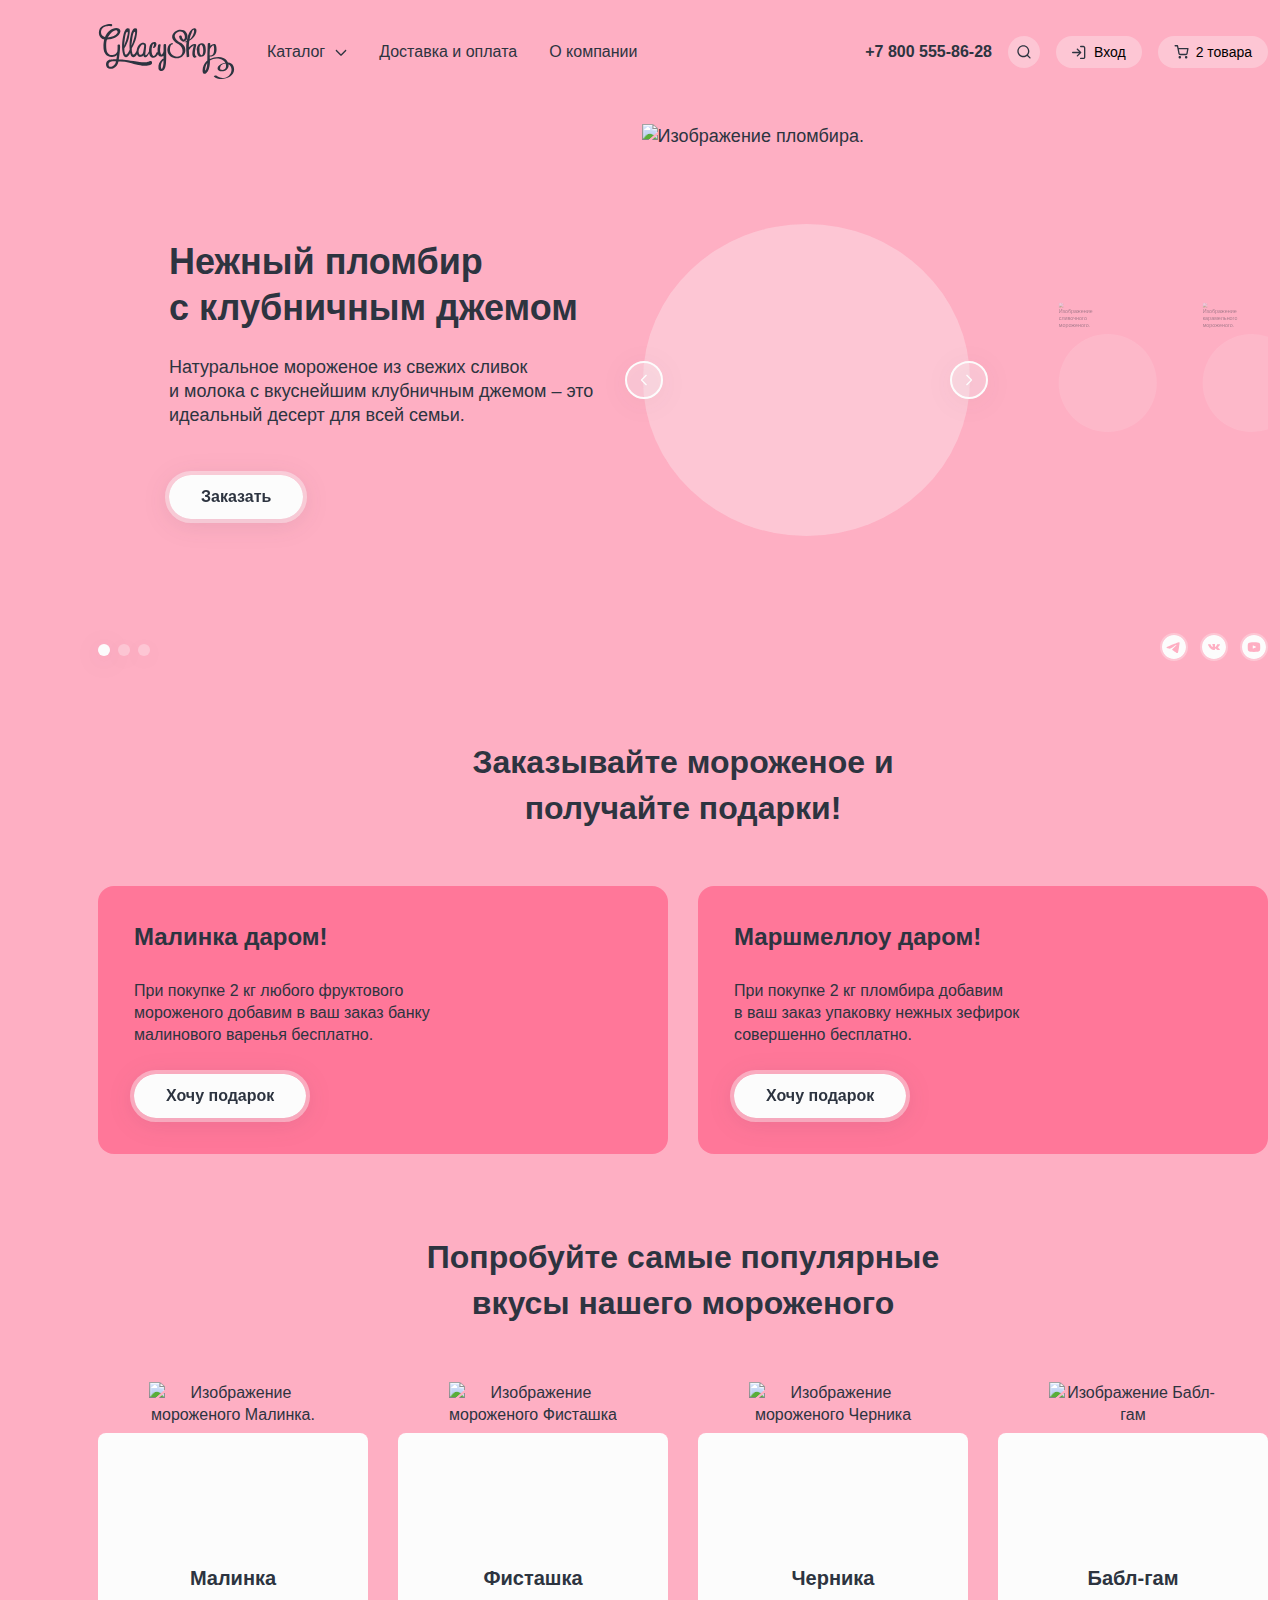
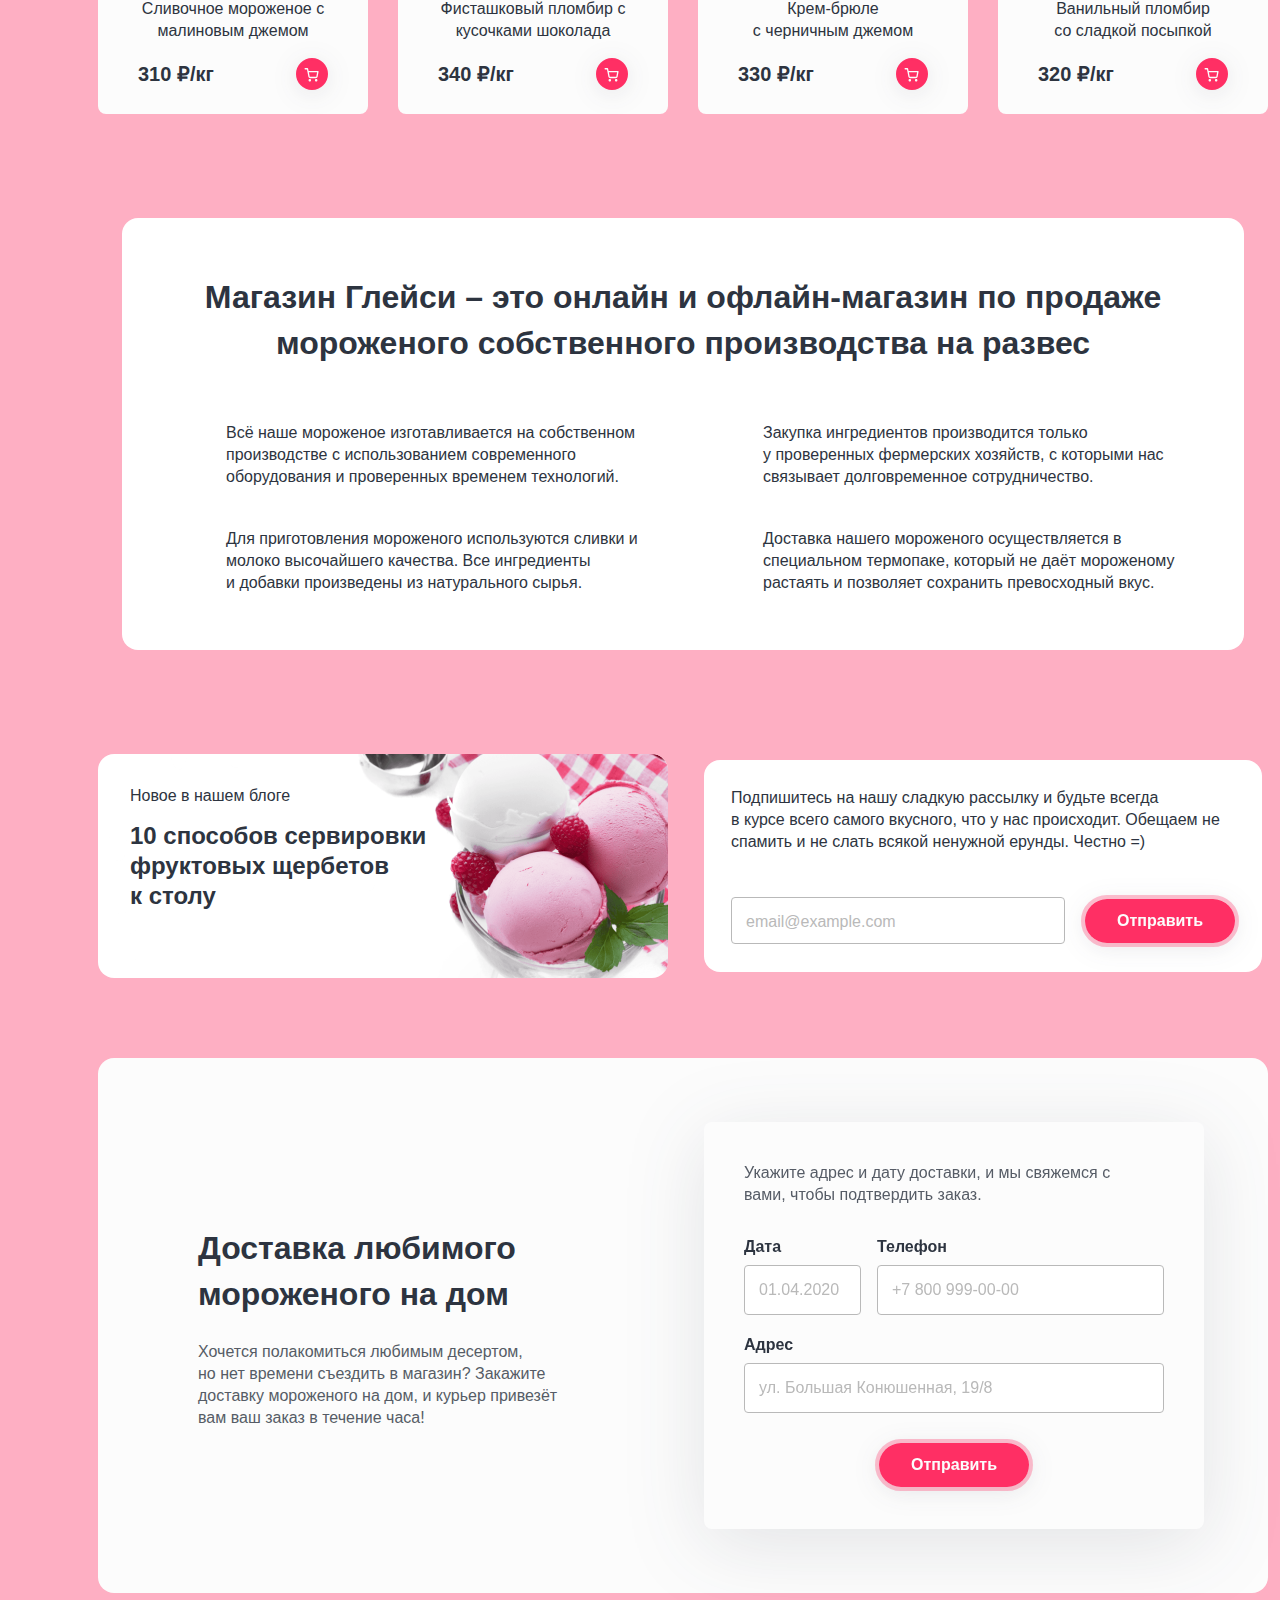
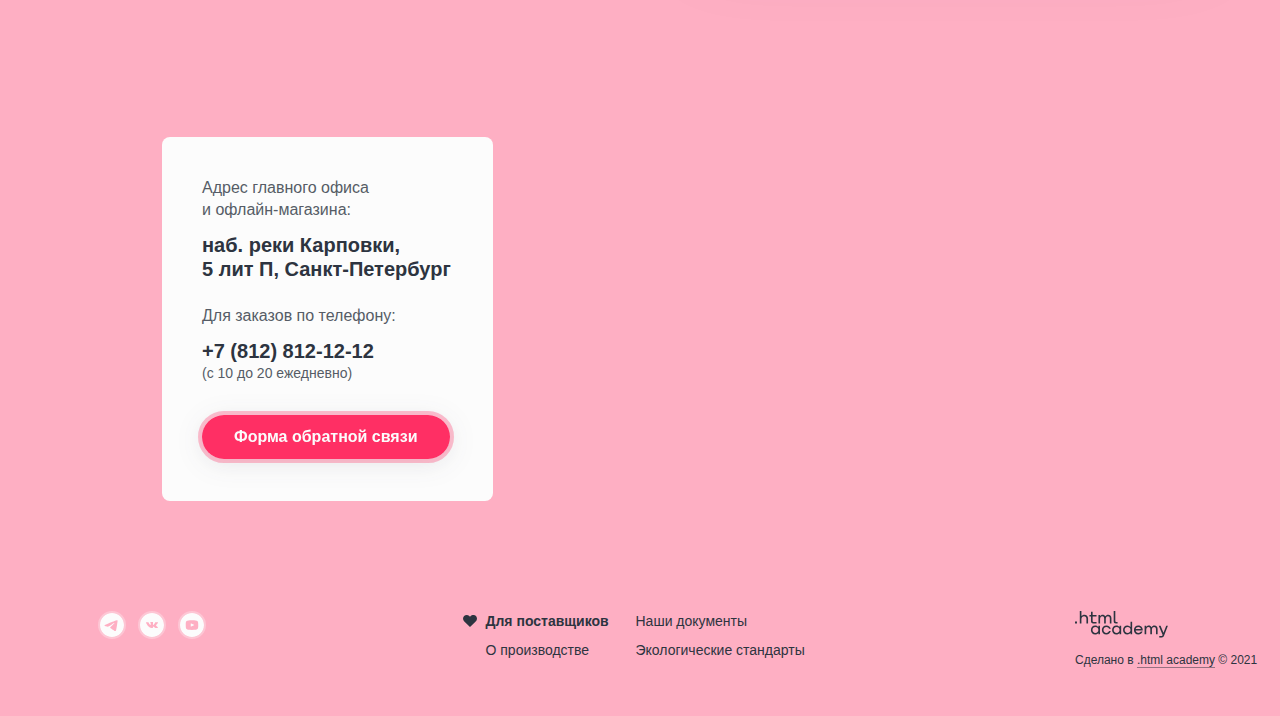
==== index.html @ a0653c22 "папка svg" ====
<!DOCTYPE html>
<html lang="en">

  <head>
    <meta charset="UTF-8">
    <meta http-equiv="X-UA-Compatible" content="IE=edge">
    <meta name="description" content="Магазин Глейси.">
    <meta name="viewport" content="width=device-width, initial-scale=1.0">
    <link rel="apple-touch-icon" sizes="180x180" href="/images/favicons/apple-touch-icon.png">
    <link rel="icon" type="image/png" sizes="32x32" href="/images/favicons/favicon-32x32.png">
    <link rel="icon" type="image/png" sizes="16x16" href="/images/favicons/favicon-16x16.png">
    <link rel="manifest" href="/site.webmanifest">
    <link rel="mask-icon" href="/safari-pinned-tab.svg" color="#5bbad5">
    <meta name="msapplication-TileColor" content="#da532c">
    <meta name="theme-color" content="#ffffff">
    <link rel="stylesheet" href="styles/style.css">
    <title>HTML Academy: Глейси.</title>
  </head>

  <body>
    <!-- Чтобы увидеть состояние загрузки у кнопок, добавте кнопке класс is-loading -->
    <div class="page-container">
      <header class="page-header">
        <nav class="header-navigation">
          <a class="logo-gllacy" href="index.html" aria-label="Переход на главную страницу магазина.">
            <img class="logo-gllacy-picture" width="137" height="55" src="/images/svg/logo-glaccy.svg"
              alt="Логотип GlaccyShop">
          </a>
          <ul class="header-navigation-list">
            <li class="header-navigation-item">
              <div class="subcatalog-container">
                <button class="header-navigation-link catalog-button" type="button">
                  Каталог
                </button>
                <ul class="subcatalog-list">
                  <li class="subcatalog-item">
                    <a class="subcatalog-link subcatalog-new" href="#">
                      Новинки
                    </a>
                  </li>

                  <li class="subcatalog-item">
                    <a class="subcatalog-link" href="catalog.html">
                      Сливочное
                    </a>
                  </li>

                  <li class="subcatalog-item">
                    <a class="subcatalog-link" href="#">
                      Щербеты
                    </a>
                  </li>

                  <li class="subcatalog-item">
                    <a class="subcatalog-link" href="#">
                      Фруктовый лед
                    </a>
                  </li>

                  <li class="subcatalog-item">
                    <a class="subcatalog-link" href="#">
                      Мелорин
                    </a>
                  </li>
                </ul>
              </div>
            </li>

            <li class="header-navigation-item">
              <a class="header-navigation-link" href="#">
                Доставка и оплата
              </a>
            </li>

            <li class="header-navigation-item">
              <a class="header-navigation-link" href="#">
                О компании
              </a>
            </li>
          </ul>
        </nav>

        <div class="user-interface">
          <a class="user-phone-number" href="tel:+78005558628">
            +7 800 555-86-28
          </a>
          <ul class="user-list">
            <li class="user-navigation-item">
              <div class="search-item">
                <button class="user-button search-button" type="button" aria-label="Кнопка поиска."></button>
                <div class="pop-over-container search-container">
                  <form class="search" action="https://echo.htmlacademy.ru/" method="get">
                    <input class="search-input inputs" type="search" placeholder="Поиск по сайту"
                      aria-label="Поле поиска." required>
                    <button class="search-text-delete" type="button"></button>
                  </form>
                </div>
              </div>
            </li>

            <li class="user-navigation-item">
              <div class="login-item">
                <button class="login-button user-button" type="button">
                  Вход
                </button>
                <div class="pop-over-container login-container">
                  <h2 class="login-form-title">
                    Личный кабинет
                  </h2>

                  <!-- Добавьте для inputs класс error, чтоб увидеть состояние об ошибке -->

                  <form class="login-form" action="https://echo.htmlacademy.ru/" method="get">
                    <input class="email-input inputs" type="text" name="email" value="email@example.com"
                      aria-label="Поле для воода почты." required>
                    <input class="password-input inputs" type="password" name="password" value="qwerty"
                      aria-label="Поле для воода почты." required>
                    <button class="login-submit-button button additional-button" type="submit">
                      Войти
                    </button>
                    <div class="login-links-container">
                      <a class="forgot-password-link" href="#">
                        Забыли пароль?
                      </a>
                      <a class="sign-up-link" href="#">
                        Регистрация
                      </a>
                    </div>
                  </form>
                </div>
              </div>
            </li>

            <!-- Для показа пустой корзины замените класс not-empty-cart на empty-cart  -->

            <li class="user-navigation-item">
              <div class="cart-item not-empty-cart">
                <button class="cart-button user-button" type="button">
                  <span class="have-items">
                    2 товара
                  </span>
                  <span class="have-no-items">
                    Нет товаров
                  </span>
                </button>

                <div class="pop-over-container cart-container">
                  <div class="empty-cart-pop-over">
                    <p class="cart-empty-text">
                      Ваша корзина пока пуста
                    </p>
                  </div>

                  <div class="cart-pop-over">
                    <h3 class="cart-title">
                      Корзина
                    </h3>
                    <ul class="cart-product-list">
                      <li class="cart-product-item">
                        <a class="cart-product-link" href="#">
                          <img class="cart-product-pic" src="/images/ice-creams/ice-cream-1.png" width="46" height="46"
                            alt="Изображение мороженого Малинка.">
                          <div class="cart-product-container">
                            <h3 class="cart-product-text">
                              Малинка
                            </h3>
                            <span class="cart-product-details">
                              1 кг х 310 ₽
                            </span>
                          </div>
                        </a>
                        <span class="cart-product-price">
                          310 ₽
                        </span>
                        <button class="delete-product-button button" type="button"
                          aria-label="Удалить продукт из корзины.">
                        </button>
                      </li>

                      <li class="cart-product-item">
                        <a class="cart-product-link" href="#">
                          <img class="cart-product-pic" src="/images/ice-creams/ice-cream-4.png" width="46" height="46"
                            alt="Изображение мороженого Бабл-гам.">
                          <div class="cart-product-container">
                            <h3 class="cart-product-text">
                              Бабл-гам
                            </h3>
                            <span class="cart-product-details">
                              1,5 кг х 320 ₽
                            </span>
                          </div>
                        </a>
                        <span class="cart-product-price">
                          480 ₽
                        </span>
                        <button class="delete-product-button button" type="button"
                          aria-label="Удалить продукт из корзины.">
                        </button>
                      </li>
                    </ul>
                    <div class="apply-button-and-price">
                      <button class="apply-order-button button additional-button" type="button">
                        Оформить заказ
                      </button>
                      <span class="total-price">
                        Итого: 790 ₽
                      </span>
                    </div>
                  </div>
                </div>
              </div>
            </li>
          </ul>
        </div>
      </header>

      <main class="page-main">
        <h1 class="visually-hidden">
          Магазин мороженного Глейси.
        </h1>
        <section class="slider">
          <h2 class="visually-hidden">
            Слайдер.
          </h2>

          <div class="slider-container">
            <ul class="slider-list">
              <li class="slider-item current-slider" data-theme="#feafc3">
                <div class="slide-description">
                  <h3 class="slide-description-title">
                    Нежный пломбир <br>
                    с клубничным джемом
                  </h3>

                  <p class="slide-description-text">
                    Натуральное мороженое из свежих сливок <br>
                    и молока с вкуснейшим клубничным джемом – это идеальный десерт для всей семьи.
                  </p>

                  <a class="button main-button" href="#">
                    Заказать
                  </a>
                </div>

                <div class="slide-picture-container">
                  <img class="slide-picture" width="329" height="507" src="/images/slider/slider-ice-cream-1.png"
                    alt="Изображение пломбира.">
                </div>
              </li>

              <li class="slider-item" data-theme="#69a9ff">
                <div class="slide-description">
                  <h3 class="slide-description-title">
                    Сливочное мороженое со вкусом банана
                  </h3>

                  <p class="slide-description-text">
                    Сливочное мороженое с ярким банановым вкусом подарит вам свежесть и наслаждение даже в самый жаркий
                    летний день.
                  </p>

                  <a class="button main-button" href="#">
                    Заказать
                  </a>
                </div>

                <div class="slide-picture-container">
                  <img class="slide-picture" width="312" height="507" src="/images/slider/slider-ice-cream-2.png"
                    alt="Изображение сливочного мороженого.">
                </div>
              </li>

              <li class="slider-item" data-theme="#fcc850">
                <div class="slide-description">
                  <h3 class="slide-description-title">
                    Карамельный пломбир
                    с маршмеллоу
                  </h3>
                  <p class="slide-description-text">
                    Необычный сладкий десерт с карамельным топпингом и кусочками зефира завоюет <br> сердца сладкоежек
                    всех
                    возрастов.
                  </p>

                  <a class="button main-button" href="#">
                    Заказать
                  </a>
                </div>

                <div class="slide-picture-container">
                  <img class="slide-picture" width="350" height="507" src="/images/slider/slider-ice-cream-3.png"
                    alt="Изображение карамельного мороженого.">
                </div>
              </li>
            </ul>

            <ul class="slider-buttons-list">
              <li>
                <button class="button slider-button button-previous-slide" type="button"
                  aria-label="Предыдущий слайд."></button>
              </li>

              <li>
                <button class="button slider-button button-next-slide" type="button"
                  aria-label="Следующий слайд."></button>
              </li>
            </ul>
          </div>

          <div class="slider-footer">
            <ul class="slider-pagination-list">
              <li>
                <button class="button slider-pagination-button slider-pagination-current" type="button"
                  aria-label="Первый слайд."></button>
              </li>

              <li>
                <button class="button slider-pagination-button" type="button" aria-label="Второй слайд."></button>
              </li>

              <li>
                <button class="button slider-pagination-button" type="button" aria-label="Третий слайд."></button>
              </li>
            </ul>

            <ul class="slider-footer-socials socials-list">
              <li class="socials-item">
                <a class="socials-link socials-link-telegram" href="#" aria-label="Телеграм."></a>
              </li>

              <li class="socials-item">
                <a class="socials-link socials-link-vk" href="#" aria-label="Вконтакте."></a>
              </li>

              <li class="socials-item">
                <a class="socials-link socials-link-youtube" href="#" aria-label="Ютуб."></a>
              </li>
            </ul>
          </div>
        </section>

        <section class="gifts">
          <h2 class="gifts-title title">
            Заказывайте мороженое и получайте подарки!
          </h2>
          <ul class="gifts-list">

            <li class="gifts-item gifts-raspberry">
              <h3 class="gifts-item-title">
                Малинка даром!
              </h3>

              <p class="gifts-item-description">
                При покупке 2 кг любого фруктового мороженого добавим в ваш заказ банку малинового варенья бесплатно.
              </p>

              <a class="button gifts-link main-button" href="#">
                Хочу подарок
              </a>
            </li>

            <li class="gifts-item gift-marshmallow">
              <h3 class="gifts-item-title">
                Маршмеллоу даром!
              </h3>

              <p class="gifts-item-description">
                При покупке 2 кг пломбира добавим <br> в ваш заказ упаковку нежных зефирок совершенно бесплатно.
              </p>

              <a class="button gifts-link main-button" href="#">
                Хочу подарок
              </a>
            </li>
          </ul>
        </section>

        <section class="catalog">

          <h2 class="main-catalog-title title">
            Попробуйте самые популярные вкусы нашего мороженого
          </h2>
          <ul class="catalog-list">
            <li class="catalog-item">
              <img class="product-picture" width="168" height="168" src="/images/ice-creams/ice-cream-1.png"
                alt="Изображение мороженого Малинка.">
              <a class="product-title" href="#">
                Малинка
              </a>
              <p class="product-description">
                Сливочное мороженое с малиновым джемом
              </p>
              <div class="product-container">
                <span class="product-price">
                  310 ₽/кг
                </span>
                <button class="button add-to-cart" type="button" aria-label="Кнопка добавить в корзину."></button>
              </div>
            </li>

            <li class="catalog-item">
              <img class="product-picture" width="168" height="168" src="/images/ice-creams/ice-cream-2.png"
                alt="Изображение мороженого Фисташка">
              <a class="product-title" href="#">
                Фисташка
              </a>
              <p class="product-description">
                Фисташковый пломбир с кусочками шоколада
              </p>
              <div class="product-container">
                <span class="product-price">
                  340 ₽/кг
                </span>
                <button class="button add-to-cart" type="button" aria-label="Кнопка добавить в корзину."></button>
              </div>
            </li>

            <li class="catalog-item">
              <img class="product-picture" width="168" height="168" src="/images/ice-creams/ice-cream-3.png"
                alt="Изображение мороженого Черника">
              <a class="product-title" href="#">
                Черника
              </a>
              <p class="product-description">
                Крем-брюле <br>
                с черничным джемом
              </p>
              <div class="product-container">
                <span class="product-price">
                  330 ₽/кг
                </span>
                <button class="button add-to-cart" type="button" aria-label="Кнопка добавить в корзину."></button>
              </div>
            </li>

            <li class="catalog-item">
              <img class="product-picture" width="168" height="168" src="/images/ice-creams/ice-cream-4.png"
                alt="Изображение Бабл-гам">
              <a class="product-title" href="#">
                Бабл-гам
              </a>
              <p class="product-description">
                Ванильный пломбир <br>
                со сладкой посыпкой
              </p>
              <div class="product-container">
                <span class="product-price">
                  320 ₽/кг
                </span>
                <button class="button add-to-cart" type="button" aria-label="Кнопка добавить в корзину."></button>
              </div>
            </li>
          </ul>
        </section>

        <section class="about-us">
          <h2 class="about-us-title title">
            Магазин Глейси – это онлайн и офлайн-магазин по продаже мороженого собственного производства на развес
          </h2>
          <ul class="features-list">
            <li class="features-item features-ice-cream">
              Всё наше мороженое изготавливается на собственном производстве с использованием современного
              оборудования
              и
              проверенных временем технологий.
            </li>

            <li class="features-item features-cow">
              Закупка ингредиентов производится только <br>
              у проверенных фермерских хозяйств, с которыми
              нас связывает долговременное сотрудничество.
            </li>

            <li class="features-item features-leaf">
              Для приготовления мороженого используются сливки и молоко высочайшего качества. Все ингредиенты <br>
              и добавки произведены из натурального сырья.
            </li>

            <li class="features-item features-thermometer">
              Доставка нашего мороженого осуществляется в специальном термопаке, который не даёт мороженому растаять
              и
              позволяет сохранить превосходный вкус.
            </li>
          </ul>
        </section>

        <section class="article-and-subscription">

          <h2 class="visually-hidden">
            Блог Глейси и подиска на рассылку.
          </h2>

          <div class="glaccy-blog">
            <h3 class="glaccy-blog-title">
              Новое в нашем блоге
            </h3>
            <a class="glaccy-blog-link glaccy-blog-text" href="#" aria-label="Переход на статью в блоге.">
              10 способов сервировки фруктовых щербетов <br>
              к столу
            </a>
          </div>

          <div class="subscription-form-container">
            <p class="subscription-text">
              Подпишитесь на нашу сладкую рассылку и будьте всегда <br>
              в курсе всего самого вкусного, что у нас происходит. Обещаем не спамить и не слать всякой ненужной
              ерунды.
              Честно =&rpar;
            </p>
            <form class="subscription-form" action="https://echo.htmlacademy.ru/" method="post">
              <input class="subscription-input inputs" type="text" name="email" placeholder="email@example.com"
                aria-label="Поле для ввода почты и кнопка отправки." required>
              <button class="button subscription-button additional-button
              " type="submit">
                Отправить
              </button>
            </form>
          </div>
        </section>

        <section class="home-delivery">
          <div class="home-delivery-container">
            <h2 class="home-delivery-title title">
              Доставка любимого мороженого на дом
            </h2>
            <p class="home-delivery-text">
              Хочется полакомиться любимым десертом, <br> но нет времени съездить в магазин? Закажите доставку
              мороженого на
              дом,
              и курьер привезёт вам ваш заказ в течение часа!
            </p>
          </div>

          <!-- Добавьте для inputs класс error, чтоб увидеть состояние об ошибке -->

          <div class="delivery-form-container">
            <p class="delivery-form-text">
              Укажите адрес и дату доставки, и мы свяжемся с вами, чтобы подтвердить заказ.
            </p>
            <form class="delivery-form" action="https://echo.htmlacademy.ru/">
              <label class="date-label date-container">
                <span class="text-date">
                  Дата
                  <span class="tooltip-container">
                    <span class="tooltip-text-date">
                      Введите дату
                    </span>
                  </span>
                </span>
                <input class="date-input inputs" type="text" name="date" placeholder="01.04.2020">
              </label>

              <label class="phone-label phone-container">
                <span class="text-phone">
                  Телефон
                </span>
                <input class="phone-input inputs" type="text" name="phone-number" placeholder="+7 800 999-00-00">
              </label>

              <label class="address-label address-container">
                <span class="text-address">
                  Адрес
                  <span class="tooltip-container">
                    <span class="tooltip-text">
                      Введите название улицы, дома и квартиры
                    </span>
                  </span>
                </span>
                <input class="address-input inputs" type="text" name="address"
                  placeholder="ул. Большая Конюшенная, 19/8">
              </label>

              <button class="button delivery-form-button additional-button" type="submit">
                Отправить
              </button>
            </form>
          </div>
        </section>

        <section class="address">
          <div class="section-address-container">
            <h2 class="address-title">
              Адрес главного офиса <br> и офлайн-магазина:
            </h2>

            <address class="address-info">
              наб. реки Карповки,<br> 5 лит П, Санкт-Петербург
            </address>

            <div class="address-phone-number-container">
              <span class="address-phone-number-text">Для заказов по телефону:</span>
              <a class="address-phone-number" href="tel:+78128121212">
                +7 (812) 812-12-12
              </a>
              <span class="working-time">(с 10 до 20 ежедневно)</span>
            </div>

            <a class="modal-window-link button additional-button" href="#">
              Форма обратной связи
            </a>
          </div>
        </section>
      </main>

      <footer class="page-footer">
        <ul class="page-footer-socials socials-list">
          <li class="socials-item">
            <a class="socials-link socials-link-telegram" href="#" aria-label="Телеграм."></a>
          </li>

          <li class="socials-item">
            <a class="socials-link socials-link-vk" href="#" aria-label="Вконтакте"></a>
          </li>

          <li class="socials-item">
            <a class="socials-link socials-link-youtube" href="#" aria-label="Ютуб."></a>
          </li>
        </ul>

        <ul class="footer-navigation-list">
          <li class="footer-navigation-item">
            <h3 class="footer-navigation-title">
              Для поставщиков
            </h3>
          </li>

          <li class="footer-navigation-item">
            <a class="footer-navigation-link" href="#">
              Наши документы
            </a>
          </li>

          <li class="footer-navigation-item">
            <a class="footer-navigation-link" href="#">
              О производстве
            </a>
          </li>

          <li class="footer-navigation-item">
            <a class="footer-navigation-link" href="#">
              Экологические стандарты
            </a>
          </li>
        </ul>

        <div class="footer-logo-container">
          <a class="footer-logo-link" href="https://htmlacademy.ru/" aria-label="Переход на сайт академии"
            target="_blank"></a>
          <p class="footer-logo-text">
            Сделано в <a href="https://htmlacademy.ru/" aria-label="Переход на сайт академии" target="_blank">.html
              academy</a> © 2021
          </p>
        </div>
      </footer>
    </div>

    <!-- Для показа модального окна удалите класс modal-container-closed -->

    <div class="modal-container modal-container-closed">
      <section class="modal-window">
        <h2 class="visually-hidden">
          Модальное окно
        </h2>

        <p class="modal-window-text">
          Мы обязательно ответим вам!
        </p>
        <button class="modal-window-close-button" aria-label="Кнопка закрытия модального окна" type="button"></button>
        <form class="modal-window-form" action="https://echo.htmlacademy.ru/" method="post">
          <input class="modal-name-input inputs" type="text" placeholder="Имя и фамилия"
            aria-label="Поле ввода имени и фамилии">
          <input class="modal-email-input inputs" type="text" placeholder="email@example.com"
            aria-label="Поле ввода почты">
          <textarea class="free-form-text inputs" name="free-form-text" aria-label="Поле ввода в свободной форму"
            placeholder="В свободной форме">
          </textarea>
          <button class="modal-window-button button additional-button" type="submit">
            Отправить
          </button>
        </form>
      </section>
    </div>
    <script src="./js/index.js"></script>
  </body>

</html>
---- styles/style.css ----
/* Fonts */

@font-face {
  font-family: "Inter";
  src: url("../fonts/inter-400.woff2") format("woff2");
  font-weight: 400;
  font-style: normal;
  font-display: swap;
}

@font-face {
  font-family: "Inter";
  src: url("../fonts/inter-700.woff2") format("woff2");
  font-weight: 700;
  font-style: normal;
  font-display: swap;
}

@font-face {
  font-family: "Inter";
  src: url("../fonts/inter-900.woff2") format("woff2");
  font-weight: 900;
  font-style: normal;
  font-display: swap;
}

/* Global Styles */

html {
  height: 100%;
}

body {
  height: 100%;
  margin: 0 auto;
  background-color: #feaFc3;
  color: #2d3440;
  font-family: "Inter", sans-serif;
  font-weight: 400;
  font-size: 18px;
  line-height: 24px;
}

.page-container {
  width: 1366px;
  min-height: 100%;
  margin: 0 auto;
  padding: 0 98px;
  display: flex;
  flex-direction: column;
}

.page-main {
  flex-grow: 2;
}

.page-footer {
  margin-top: auto;
}

*,
*::before,
*::after {
  box-sizing: border-box;
}

.button {
  text-decoration: none;
  border: none;
  background-color: transparent;
  font-family: inherit;
  font-weight: 700;
  font-size: 16px;
  line-height: 20px;
  cursor: pointer;
  filter: drop-shadow(0 4px 12px rgba(45, 52, 64, 0.1));
}

.button:disabled {
  pointer-events: none;
  opacity: 0.4;
  font-weight: 400;
}

.main-button {
  display: inline-block;
  color: inherit;
  padding: 12px 32px;
  border-radius: 26px;
  background-color: #fcfcfc;
  outline: 4px solid rgba(252, 252, 252, 0.4);
}

.main-button:hover {
  background-color: rgba(252, 252, 252, 0.4);
  outline: 4px solid #fcfcfc;
}

.main-button:focus {
  outline: 2px solid #2d3440;
  background-color: rgba(252, 252, 252, 0.5);
}

.main-button:active {
  outline: 2px solid #2d3440;
  background-color: #fcfcfc;
}

.button.is-loading {
  display: inline-flex;
  align-items: center;
}

.button.is-loading::after {
  content: "";
  display: inline-flex;
  width: 14px;
  height: 14px;
  margin-left: 9px;
  border: 2px solid rgba(36, 36, 36, 0.24);
  border-bottom-color: #242424;
  border-radius: 50%;
  animation-name: loading;
  animation-duration: 1s;
  animation-timing-function: linear;
  animation-iteration-count: infinite;
  flex-shrink: 0;
}

.additional-button.button.is-loading::after {
  border: 2px solid rgb(252, 252, 252, 0.25);
  border-bottom-color: #fcfcfc;
}

.additional-button {
  display: inline-block;
  padding: 12px 32px;
  background-color: #ff2f64;
  outline: 4px solid rgba(255, 47, 100, 0.3);
  color: #fcfcfc;
  border-radius: 26px;
}

.additional-button:hover {
  color: #2d3440;
  background-color: #fcfcfc;
  outline: 4px solid #ff2f64;
}

.additional-button:focus {
  outline: 2px solid #2d3440;
  background-color: #ff2f64;
}

.additional-button:active {
  outline: 2px solid #2d3440;
  background-color: #feafc3;
}

.inputs {
  font-family: "Inter", sans-serif;
  font-weight: 400;
  font-size: 16px;
  line-height: 20px;
  padding: 14px 14px;
  border: 1px solid #b9b9b9;
  border-radius: 4px;
}

.inputs::placeholder {
  color: #b9b9b9;
}

.inputs:disabled {
  pointer-events: none;
  background-color: #e7e7e7;
}

.inputs:hover {
  border: 1px solid #2d3440;
}

.inputs.error {
  outline: 1px solid #ea5454;
  border: none;
}

.inputs.error:hover,
.inputs.error:focus {
  outline: 2px solid #ea5454;
  border: none;
}

.title {
  font-weight: 900;
  font-size: 32px;
  line-height: 46px;
  color: #2d3440;
}

.visually-hidden {
  position: absolute;
  width: 1px;
  height: 1px;
  margin: -1px;
  border: 0;
  padding: 0;
  white-space: nowrap;
  clip-path: inset(100%);
  clip: rect(0 0 0 0);
  overflow: hidden;
}

/* Header Navigation */

.logo-gllacy {
  display: block;
  margin-right: 16px;
}

.logo-gllacy-picture {
  display: block;
}

.page-header {
  display: flex;
  padding: 24px 0;
  margin-bottom: 21px;
  align-items: center;
  gap: 40px;

}

.header-navigation {
  display: flex;
  font-family: "Inter", sans-serif;
  font-weight: 400;
  font-size: 16px;
  line-height: 20px;
}

.header-navigation-list {
  margin: 0;
  padding: 0;
  display: flex;
  flex-wrap: wrap;
  align-self: center;
  list-style: none;
}

.header-navigation-link {
  color: #2d3440;
  text-decoration: none;
}

.header-navigation-link {
  display: block;
  padding: 8px 16px;
  border-radius: 30px;
}

.header-navigation-link:hover,
.user-button:hover {
  background-color: rgba(252, 252, 252, 0.5);
}

.header-navigation-link:focus,
.user-button:focus {
  background-color: rgba(252, 252, 252, 0.5);
  outline: 2px solid #2d3440;
  border: none;
}

.header-navigation-link:active,
.user-button:active {
  background-color: #fcfcfc;
  outline: 2px solid transparent;
}

/* User Interface */

.user-button {
  display: block;
  padding: 6px 16px 6px 38px;
  border: none;
  border-radius: 30px;
  background-repeat: no-repeat;
  background-color: rgba(252, 252, 252, 0.3);
  font-family: "Inter", sans-serif;
  font-size: 14px;
  font-weight: 400;
  line-height: 20px;
}

.user-interface {
  margin-left: auto;
  display: flex;
}

.user-list {
  display: flex;
  flex-wrap: wrap;
  gap: 16px;
  list-style: none;
  margin: 0;
  padding: 0;
  font-size: 14px;
  line-height: 20px;
}

.user-phone-number {
  max-width: 150px;
  margin-right: 16px;
  margin-top: 6px;
  flex-shrink: 0;
  color: inherit;
  text-decoration: none;
  font-weight: 700;
  font-size: 16px;
  line-height: 20px;
}

.user-phone-number:hover {
  text-decoration: underline;
}

.user-phone-number:focus {
  outline: 2px solid #2d3440
}

.user-phone-number:active {
  opacity: 0.6;
}

.search-button {
  display: flex;
  justify-content: center;
  align-items: center;
  position: relative;
  padding: 0;
  width: 32px;
  height: 32px;
  border-radius: 50%;
  background-color: rgba(252, 252, 252, 0.3);
}

.search-button::before {
  position: absolute;
  content: "";
  width: 14px;
  height: 14px;
  mask: url("../images/svg/search-icon.svg");
  -webkit-mask: url("../images/svg/search-icon.svg");
  background-color: #2d3440;
}

.search-item:focus-within .user-button:not(:focus) {
  color: #fcfcfc;
  background-color: #ff4a78;
}

.cart-item:focus-within .user-button:not(:focus):hover {
  background-color: #ff4a78;
  opacity: 0.6;
}

.cart-item:focus-within .user-button:not(:focus)::before {
  background-color: #fcfcfc;
}

.login-button {
  position: relative;
}

.login-button::before {
  position: absolute;
  content: "";
  width: 14px;
  height: 14px;
  top: 9px;
  left: 16px;
  mask: url("../images/svg/login-icon.svg");
  -webkit-mask: url("../images/svg/login-icon.svg");
  background-repeat: no-repeat;
  background-color: #2d3440;
}

.cart-item:focus-within .user-button:not(:focus) {
  color: #fcfcfc;
  background-color: #ff4a78;
}

.login-item:focus-within .user-button:not(:focus):hover {
  background-color: #ff4a78;
  opacity: 0.6;
}

.login-item:focus-within .user-button:not(:focus)::before {
  background-color: #fcfcfc;
}

.subcatalog-container:focus-within .subcatalog-list {
  display: block;
}

.cart-button {
  position: relative;
}

.cart-button::before {
  position: absolute;
  content: "";
  width: 15px;
  height: 14px;
  top: 9px;
  left: 16px;
  mask: url("../images/svg/cart-icon.svg");
  -webkit-mask: url("../images/svg/cart-icon.svg");
  background-repeat: no-repeat;
  background-color: #2d3440;
}

.login-item:focus-within .user-button:not(:focus) {
  color: #fcfcfc;
  background-color: #ff4a78;
}

.login-item:focus-within .user-button:not(:focus):hover {
  background-color: #ff4a78;
  opacity: 0.6;
}

.login-item:focus-within .user-button:not(:focus)::before {
  background-color: #fcfcfc;
}

/* Subcatalog */

.catalog-button {
  position: relative;
  cursor: pointer;
  border: none;
  background-color: transparent;
  font-family: inherit;
  font-weight: 400;
  font-size: 16px;
  line-height: 20px;
  color: #2d3440;
  padding-right: 38px;
}

.catalog-button::before {
  position: absolute;
  content: "";
  width: 12px;
  height: 7px;
  top: 15px;
  right: 16px;
  mask: url("../images/svg/arrow.svg");
  -webkit-mask: url("../images/svg/arrow.svg");
  background-repeat: no-repeat;
  background-color: #2d3440;
}

.subcatalog-container:focus-within .catalog-button:not(:focus) {
  color: #fcfcfc;
  background-color: #ff4a78;
}

.subcatalog-container:focus-within .catalog-button:not(:focus):hover {
  background-color: #ff4a78;
  opacity: 0.6;
}

.subcatalog-container:focus-within .catalog-button:not(:focus)::before {
  transform: rotate(180deg);
  background-color: #fcfcfc;
}

.subcatalog-container:focus-within .subcatalog-list {
  display: block;
}

.subcatalog-list {
  display: none;
  position: absolute;
  content: "";
  margin-top: 8px;
  margin-left: 2px;
  padding: 8px 0;
  list-style: none;
  background-color: #fcfcfc;
  border-radius: 4px;
  font-size: 14px;
  line-height: 20px;
  z-index: 1;
  filter: drop-shadow(0 8px 16px rgba(45, 52, 64, 0.12));
}

.subcatalog-item:first-child {
  position: relative;
  margin-bottom: 12px;
}

.subcatalog-new {
  font-weight: 700;
}

.subcatalog-new::before {
  position: absolute;
  content: "";
  width: 103px;
  height: 1px;
  left: 16px;
  bottom: -8px;
  background-color: #b9b9b9;
}

.subcatalog-link {
  display: block;
  position: relative;
  color: inherit;
  text-decoration: none;
  padding: 6px 13px 6px 16px;
}

.subcatalog-link:hover::after {
  z-index: -1;
  position: absolute;
  content: "";
  width: 135px;
  height: 100%;
  left: 0;
  top: 0;
  background-color: #ffcbd8;
}

.subcatalog-link:focus {
  outline: 2px solid #2d3440;
  outline-offset: -2px;
}

.subcatalog-link:active {
  background-color: #ff7799;
}

.subcatalog-link-current {
  background-color: #ff4a78;
  color: #fcfcfc;
}


/* Pop-Overs */

.pop-over-container {
  background-color: #fcfcfc;
  border-radius: 4px;
}

.search-item {
  z-index: 2;
  display: block;
  position: relative;
}

.search-container {
  width: 356px;
  right: -100px;
  top: 38px;
  right: 0;
  position: absolute;
  display: none;
  filter: drop-shadow(0 8px 16px rgba(45, 52, 64, 0.12));
}

.search-item:focus-within .search-container {
  display: block;
}

.search {
  min-height: 96px;
  padding: 25px 16px 25px 16px;
}

.search-input::-webkit-search-decoration,
.search-input::-webkit-search-cancel-button,
.search-input::-webkit-search-results-button,
.search-input::-webkit-search-results-decoration {
  appearance: none;
}

.search-input {
  width: 100%;
}

.search-text-delete {
  display: none;
  border: none;
  background-color: transparent;
  padding: 3px;
  width: 16px;
  height: 16px;
  top: 40px;
  right: 29px;
  position: absolute;
  background-image: url("../images/svg/cross.svg");
  background-repeat: no-repeat;
  background-position: center;
  opacity: 0.4;
  z-index: 1;
}

.search-input:not(:placeholder-shown) + .search-text-delete {
  display: block;
}

.search-text-delete:hover {
  opacity: 1;
}

.search-text-delete:focus {
  opacity: 1;
  border: 1px solid #2d3440;
}

.search-text-delete:active {
  border: none;
  opacity: 0.6;
}

/* Login Pop Over */

.login-item {
  z-index: 2;
  position: relative;
}

.login-container {
  width: 420px;
  position: absolute;
  display: none;
  padding: 48px 48px 50px 48px;
  top: 41px;
  right: 0;
  filter: drop-shadow(0 15px 40px rgba(45, 52, 64, 0.12));
}

.login-item:focus-within .login-container {
  display: block;
}

.login-form {
  display: flex;
  flex-wrap: wrap;
}

.login-form-title {
  margin: 0;
  margin-bottom: 30px;
  font-weight: 700;
  font-size: 24px;
  line-height: 30px;
}

.email-input,
.password-input {
  width: 100%;
  margin-bottom: 13px;
}

.login-form input:last-of-type {
  margin-bottom: 32px;
}

.login-submit-button {
  align-self: flex-start;
  margin-right: 23px;
}

.login-links-container {
  margin: 0;
  display: flex;
  flex-direction: column;
  flex-wrap: wrap;
  gap: 4px;
}

.login-links-container a {
  color: #000000;
  text-decoration: underline;
  text-underline-offset: 4px;
}

/* Cart Pop-Over */

.cart-item {
  position: relative;
}

.cart-container {
  z-index: 2;
  display: none;
  position: absolute;
  right: 0;
  top: 40px;
  font-weight: 700;
  font-size: 18px;
  line-height: 22px;
  filter: drop-shadow(0 15px 40px rgba(45, 52, 64, 0.12));
}

/* Empty Cart */

.cart-item:focus-within .cart-container {
  display: block;
}

.empty-cart .cart-container .empty-cart-pop-over {
  width: 288px;
  display: block;
}

.empty-cart .cart-button .have-no-items {
  display: block;
}

.empty-cart .cart-container .cart-pop-over,
.empty-cart .cart-button .have-items {
  display: none;
}


/* Not Empty Cart */

.not-empty-cart .have-no-items,
.not-empty-cart .empty-cart-pop-over {
  display: none;
}

.not-empty-cart .cart-pop-over {
  min-width: 441px;
  padding: 48px;
}

.cart-product-item {
  display: flex;
}

.cart-title {
  margin: 0;
  margin-bottom: 32px;
  font-weight: 700;
  font-size: 24px;
  line-height: 30px;
}

.cart-empty-text {
  margin: 0;
  padding: 48px 0;
  text-align: center;
  font-weight: 700;
  font-size: 24px;
  line-height: 30px;
}

.cart-product-list {
  padding: 0;
  list-style: none;
  display: flex;
  flex-wrap: wrap;
  flex-direction: column;
  gap: 24px;
}

.cart-product-item {
  position: relative;
}

.cart-product-item:last-child {
  padding-bottom: 32px;
  border-bottom: 1px solid #e7e7e7;
}

.cart-product-pic {
  margin-right: 16px;
}

.cart-product-link {
  display: flex;
  flex-wrap: wrap;
  text-decoration: none;
  color: #2d3440
}

.cart-product-text {
  margin: 0;
  display: grid;
  font-weight: 700;
  font-size: 18px;
  line-height: 22px;
}

.cart-product-details {
  font-weight: 400;
  font-size: 14px;
  line-height: 20px;
  color: #b9b9b9
}

.cart-product-price {
  margin-right: 66px;
  margin-left: auto;
  align-self: center;
}

.delete-product-button {
  position: absolute;
  width: 16px;
  height: 16px;
  top: 0;
  right: 0;
  transform: translateY(100%);
  background-image: url("../images/svg/cross.svg");
  background-repeat: no-repeat;
  background-position: center;
}

.apply-button-and-price {
  margin-top: 32px;
  display: flex;
  gap: 32px;
  flex-wrap: wrap;
  align-items: center;
}

/* Main */

/* Slider */

.slider {
  margin-bottom: 78px;
}

.slider-list {
  display: flex;
  overflow: hidden;
  gap: 44px;
  margin: 0;
  padding: 0;
  margin-bottom: 2px;
}

.slider-container {
  position: relative;
}

.slider-item {
  display: flex;
  justify-content: center;
}

.slider-item:not(.current-slider) {
  opacity: 0.4;
  margin-top: 160px;
  width: 100px;
  height: 150px;
}

.slide-picture-container {
  transform: scale(0.3) translateY(-75%);
}

.slide-description {
  display: none;
}

.current-slider {
  order: -1;
}

.current-slider .slide-description {
  display: block;
  width: 470px;
  margin: 115px 0 0 62px;
  padding: 0 8px 0 9px;
}

.slide-description-title {
  margin: 0;
  margin-bottom: 24px;
  font-weight: 900;
  font-size: 36px;
  line-height: 46px;
}

.slide-description-text {
  margin: 0;
  margin-bottom: 48px;
  font-weight: 400;
  font-size: 18px;
  line-height: 24px;
}

/* Slider Picture */

.current-slider .slide-picture-container {
  width: 352px;
  position: relative;
  display: flex;
  transform: scale(1);
  justify-content: center;
  align-self: flex-start;
}

.current-slider .slide-picture-container::before {
  position: absolute;
  content: "";
  width: 327px;
  height: 312px;
  transform: translateY(100px);
  background-color: rgba(252, 252, 252, 0.3);
  border-radius: 50%;
  z-index: -1;
}

.slide-picture-container::before {
  position: absolute;
  content: "";
  width: 327px;
  height: 327px;
  background-color: rgba(252, 252, 252, 0.3);
  border-radius: 50%;
  z-index: -1;
  transform: translateY(104px);
}

/* Slider Footer and Buttons */

.slider-buttons-list {
  margin: 0;
  padding: 0;
  width: 363px;
  position: absolute;
  top: 237px;
  left: 527px;
  list-style: none;
  display: flex;
  flex-wrap: wrap;
  justify-content: space-between;
}

.slider-button {
  display: flex;
  justify-content: center;
  align-items: center;
  position: relative;
  width: 38px;
  height: 38px;
  border-radius: 26px;
  background-color: rgb(252, 252, 252, 0.3);
  border: 2px solid #fcfcfc;
}

.button-previous-slide::before {
  position: absolute;
  width: 16px;
  height: 16px;
  content: "";
  background-color: #fcfcfc;
  -webkit-mask: url("../images/svg/slider-arrow.svg");
  mask: url("../images/svg/slider-arrow.svg");
}

.button-next-slide::before {
  position: absolute;
  width: 16px;
  height: 16px;
  content: "";
  background-color: #fcfcfc;
  -webkit-mask: url("../images/svg/slider-arrow.svg");
  mask: url("../images/svg/slider-arrow.svg");
  transform: rotate(180deg);
}

.slider-button:hover {
  background-color: #fcfcfc;
}

.slider-button:hover::before {
  background-color: #2d3440;
}

.slider-button:focus {
  border: 2px solid #2d3440;
  background-color: rgb(252, 252, 252, 0.5);
  outline: none;
}

.slider-button:focus::before {
  background-color: #2d3440;
}


.slider-button:active {
  border: 2px solid transparent;
  background-color: rgb(252, 252, 252, 0.5);
}

.slider-button:active::before {
  background-color: #2d3440;
}

.slider-footer {
  display: flex;
  flex-wrap: wrap;
  justify-content: space-between;
}

.slider-pagination-list {
  max-width: 40%;
  margin: 0;
  padding: 0;
  display: flex;
  flex-wrap: wrap;
  align-items: flex-end;
  gap: 8px;
  list-style: none;
}

.slider-pagination-button {
  border-radius: 50%;
  width: 12px;
  height: 12px;
  background-color: rgba(252, 252, 252, 0.3);
}

.slider-pagination-button:hover {
  outline: 1px solid #fcfcfc;
}

.slider-pagination-button:active {
  background-color: rgba(252, 252, 252, 0.5);
  outline: none;
}

.slider-pagination-button:focus {
  outline: 1px solid #2d3440;
}

.slider-pagination-button.slider-pagination-current {
  background-color: #fcfcfc;
}

/* Slider Socials */

.socials-list {
  padding: 0;
  margin: 0;
  list-style: none;
  display: flex;
  flex-wrap: wrap;
  gap: 12px;
}

.socials-link {
  position: relative;
  display: block;
  text-decoration: none;
  width: 28px;
  height: 28px;
  border-radius: 50%;
  border: 2px solid rgba(252, 252, 252, 0.3);
}

.socials-link::before {
  z-index: 1;
  position: absolute;
  content: "";
  width: 24px;
  height: 24px;
  background-color: #fcfcfc;
}

.socials-link::after {
  position: absolute;
  content: "";
  width: 24px;
  height: 24px;
  border-radius: 50%;
  transform: scale(0.9);
}

.socials-link-telegram::before {
  -webkit-mask: url("../images/svg/telegram.svg");
  mask: url("../images/svg/telegram.svg");
}

.socials-link-vk::before {
  -webkit-mask: url("../images/svg/vk.svg");
  mask: url("../images/svg/vk.svg");
}

.socials-link-youtube::before {
  -webkit-mask: url("../images/svg/youtube.svg");
  mask: url("../images/svg/youtube.svg");
}

.socials-link:hover::after {
  background-color: #2d3440;
}

.socials-link:focus {
  border: 2px solid #2d3440;
  outline: none;
}

.socials-link:focus::after {
  background-color: #2d3440;
}

.socials-link:active {
  border: 2px solid rgba(252, 252, 252, 0.2);
  outline: none;
}

.socials-link:active::after {
  opacity: 0.5;
}

.socials-link:active::before {
  background-color: #f9cbd6
}

/* Gifts */

.gifts {
  margin-bottom: 80px;
}

.gifts-title {
  margin: 0;
  margin-bottom: 55px;
  padding: 0 368px;
  text-align: center;
}

.gifts-list {
  margin: 0;
  padding: 0;
  display: flex;
  flex-wrap: wrap;
  gap: 30px;
  list-style: none;
}

.gifts-item {
  position: relative;
  width: 570px;
  padding: 36px 228px 36px 36px;
  border-radius: 16px;
  background-color: #ff7799;
}

.gifts-raspberry::before {
  z-index: 2;
  position: absolute;
  content: "";
  width: 219px;
  height: 268px;
  bottom: 0;
  right: 0;
  background-image: url("../images/index/gifts-raspberry.png");
}

.gift-marshmallow::before {
  z-index: 2;
  position: absolute;
  content: "";
  width: 219px;
  height: 268px;
  bottom: 0;
  right: 0;
  background-image: url("../images/index/gifts-marshmallow.png");
}

.gifts-item-title {
  margin: 0;
  margin-bottom: 28px;
  font-weight: 700;
  font-size: 24px;
  line-height: 30px;
}

.gifts-item-description {
  margin: 0;
  margin-bottom: 28px;
  font-weight: 400;
  font-size: 16px;
  line-height: 22px;
}

/* Main Page Catalog */

.catalog {
  margin-bottom: 80px;
}

.main-catalog-title {
  margin: 0;
  margin-bottom: 56px;
  padding: 0 321px;
  text-align: center;
}

.catalog-list {
  margin: 0;
  padding: 0;
  list-style: none;
  display: grid;
  grid-template-columns: repeat(4, 1fr);
  column-gap: 30px;
  row-gap: 40px;
}

.catalog-item {
  padding: 0 40px 24px 40px;
  display: grid;
  position: relative;
  justify-items: center;
  text-align: center;
  font-weight: 400;
  font-size: 16px;
  line-height: 22px;
}

.catalog-item::before {
  position: absolute;
  content: "";
  background-color: #fcfcfc;
  border-radius: 8px;
  width: 100%;
  height: calc(100% - 51px);
  left: 0;
  bottom: 0;
  z-index: -1;
}

.product-picture {
  margin-bottom: 16px;
}

.product-title {
  margin-bottom: 8px;
  text-decoration: none;
  color: #2d3440;
  font-weight: 700;
  font-size: 20px;
  line-height: 24px;
}

.product-description {
  margin: 0;
  margin-bottom: 16px;
}

.product-container {
  width: 190px;
  display: flex;
  justify-content: space-between;
  margin-top: auto;
}

.product-price {
  align-self: center;
  font-weight: 700;
  font-size: 20px;
  line-height: 24px;
}

.add-to-cart {
  padding: 0;
  position: relative;
  width: 32px;
  height: 32px;
  flex-shrink: 0;
  border-radius: 26px;
  background-color: #ff2f64;
  border: 2px solid #ff2f64;
}

.add-to-cart::before {
  position: absolute;
  background-color: #fcfcfc;
  content: "";
  width: 16px;
  height: 16px;
  top: 50%;
  left: 50%;
  transform: translate(-50%, -50%);
  -webkit-mask: url("../images/svg/cart.svg");
  mask: url("../images/svg/cart.svg");
}

.add-to-cart:hover {
  background-color: #fcfcfc;
}

.add-to-cart:hover::before {
  background-color: #2d3440;
}

.add-to-cart:focus {
  border: 2px solid #2d3440;
  background-color: #ff2f64;
}

.add-to-cart:focus::before {
  background-color: #fcfcfc;
}

.add-to-cart:active {
  border: 2px solid #ff2f64;
  background-color: #ffcBd8;
}

.add-to-cart:active::before {
  background-color: #2d3440;
}

.add-to-cart:disabled {
  border: 2px solid transparent;
  background-color: #b9b9b9;
}

.add-to-cart:disabled::before {
  background-color: #565c66;
}

/* About Us */

.about-us {
  position: relative;
  margin-bottom: 80px;
  padding: 80px 64px;
  background-image: url("../images/index/about-us-background.png");
  background-repeat: no-repeat;
  background-size: cover;
  border-radius: 16px;
  z-index: 1;
}

.about-us::before {
  position: absolute;
  content: "";
  width: calc(100% - 48px);
  height: calc(100% - 48px);
  background-color: #ffffff;
  border-radius: 16px;
  top: 24px;
  left: 24px;
  z-index: -1;
}

.about-us-title {
  margin: 0;
  margin-bottom: 56px;
  text-align: center;
}

.features-list {
  display: grid;
  grid-template-columns: 1fr 1fr;
  gap: 40px 32px;
  margin: 0;
  padding: 0;
  list-style: none;
}

.features-item {
  position: relative;
  padding-left: 64px;
  font-weight: 400;
  font-size: 16px;
  line-height: 22px;
}

.features-cow {
  padding-right: 15px;
}

.features-item::before {
  position: absolute;
  content: "";
  width: 48px;
  height: 48px;
  top: 0;
  left: 0;
}

.features-ice-cream::before {
  background-image: url("../images/svg/ice-cream.svg");
}

.features-cow::before {
  background-image: url("../images/svg/cow.svg");
}

.features-leaf::before {
  background-image: url("../images/svg/leaf.svg");
}

.features-thermometer::before {
  background-image: url("../images/svg/thermometer.svg");
}

/* Article and Subscription */

.article-and-subscription {
  display: flex;
  flex-wrap: wrap;
  gap: 30px;
  margin-bottom: 80px;
}

.glaccy-blog {
  width: 570px;
  padding: 32px 235px 67px 32px;
  background-image: url("../images/index/blog-background.png");
  background-repeat: no-repeat;
  background-position: top;
  background-color: #ffffff;
  border-radius: 16px;
}

.glaccy-blog-link {
  display: block;
  text-decoration: none;
  color: inherit
}

.glaccy-blog-link:hover {
  text-decoration: underline;
}

.glaccy-blog-link:focus {
  outline: 2px solid #2d3440
}

.glaccy-blog-link:active {
  opacity: 0.6;
  outline: none;
}

.glaccy-blog-title {
  margin: 0;
  font-weight: 400;
  font-size: 16px;
  line-height: 20px;
  margin-bottom: 15px;
}

.glaccy-blog-text {
  margin: 0;
  font-weight: 700;
  font-size: 24px;
  line-height: 30px;
}

.subscription-form-container {
  position: relative;
  width: 570px;
  padding: 33px;
  background-image: url("../images/index/subscribe-background.png");
  background-repeat: no-repeat;
  background-position: center;
  background-size: cover;
  border-radius: 16px;
  z-index: 1;
}

.subscription-form-container::before {
  position: absolute;
  content: "";
  background-color: #ffffff;
  width: calc(100% - 12px);
  height: calc(100% - 12px);
  top: 6px;
  left: 6px;
  border-radius: 16px;
  z-index: -1;
}

.subscription-form {
  display: flex;
  align-items: center;
}

.subscription-text {
  margin: 0;
  margin-bottom: 44px;
  font-size: 16px;
  line-height: 22px;
}

.subscription-input {
  padding-bottom: 11px;
  padding-right: 10px;
  flex-grow: 1;
  min-width: 200px;
  margin-right: 20px;
}

/* Home Delivery */

.home-delivery {
  display: flex;
  align-items: flex-start;
  gap: 135px;
  padding: 64px 64px 64px 100px;
  margin-bottom: 80px;
  background-image: url("../images/index/delivery-background.jpg");
  background-repeat: no-repeat;
  background-size: cover;
  background-position: left top;
  background-color: #fcfcfc;
  border-radius: 16px;
}

.home-delivery-container {
  width: 371px;
}

.home-delivery-title {
  margin: 103px 0 24px 0;
}

.home-delivery-text {
  margin: 0;
  color: #565c66;
  font-weight: 400;
  font-size: 16px;
  line-height: 22px;
}

.delivery-form-container {
  width: 500px;
  padding: 40px 40px 42px 40px;
  background-color: #fcfcfc;
  border-radius: 8px;
  filter: drop-shadow(0 15px 40px rgba(45, 52, 64, 0.12));
}

.delivery-form {
  display: grid;
  grid-template-columns: 117px 287px;
  column-gap: 16px;
}

.delivery-form-text {
  margin: 0;
  margin-bottom: 31px;
  padding-right: 27px;
  color: #565c66;
  font-weight: 400;
  font-size: 16px;
  line-height: 22px;
}

/* Date */

.date-container {
  display: flex;
  margin-bottom: 20px;
  flex-direction: column;
  gap: 8px;
}

.date-label {
  font-weight: 700;
  font-size: 16px;
  line-height: 20px;
}


/* Phone */

.phone-container {
  display: flex;
  flex-direction: column;
  gap: 8px;
}

.phone-label {
  font-weight: 700;
  font-size: 16px;
  line-height: 20px;
}

/* Address */

.address-container {
  grid-column: 1/-1;
  display: flex;
  margin-bottom: 30px;
  flex-direction: column;
  gap: 8px;
}

.address-label {
  font-weight: 700;
  font-size: 16px;
  line-height: 20px;
}

.text-address {
  width: 70px;
  position: relative;
}

.delivery-form-button {
  justify-self: center;
  grid-column: 1/-1;
}

/* Tooltip */

.tooltip-container {
  position: relative;
}

.tooltip-container::after {
  position: absolute;
  content: "";
  width: 14px;
  height: 14px;
  top: 3px;
  right: -20px;
  background-image: url("../images/svg/tooltip-info.svg");
  background-repeat: no-repeat;
  background-position: center;
}

.tooltip-text {
  display: none;
  position: absolute;
  width: 162px;
  padding: 9px 7px;
  top: -10px;
  left: 28px;
  border: 1px solid #d6cccc;
  font-size: 12px;
  line-height: 16px;
  font-weight: 400;
  color: #565c66;
  background-color: #fcfcfc;
  filter: drop-shadow(0 2px 12px rgba(173, 152, 143, 0.18));
}

.tooltip-text::before {
  position: absolute;
  top: 11px;
  left: -6.5px;
  content: "";
  width: 12px;
  height: 12px;
  border: 1px solid #d6cccc;
  transform: rotate(45deg);
  border-top-color: transparent;
  border-right-color: transparent;
  background-color: #fcfcfc;
}

.tooltip-container:hover .tooltip-text {
  display: block;
}

.tooltip-container:hover .tooltip-text-date {
  display: block;
}

.tooltip-text-date {
  display: none;
  position: absolute;
  padding: 9px 7px;
  top: -10px;
  left: 28px;
  border: 1px solid #d6cccc;
  font-size: 12px;
  line-height: 16px;
  font-weight: 400;
  color: #565c66;
  background-color: #fcfcfc;
  filter: drop-shadow(0 2px 12px rgba(173, 152, 143, 0.18));
}

.tooltip-text-date::before {
  position: absolute;
  top: 9px;
  left: -6px;
  content: "";
  width: 11px;
  height: 11px;
  border: 1px solid #d6cccc;
  transform: rotate(45deg);
  border-top-color: transparent;
  border-right-color: transparent;
  background-color: #fcfcfc;
}

/* Section Address */

.address {
  display: flex;
  padding: 64px;
  border-radius: 16px;
  background-image: url("../images/index/address-background.jpg");
  background-repeat: no-repeat;
  background-size: 100%;
  background-position: 0 -95px;
}

.section-address-container {
  background-color: #fcfcfc;
  border-radius: 8px;
  padding: 40px 42px 42px 40px;
  filter: drop-shadow (0 8px 16px rgba(45, 52, 64, 0.12));
}

.address-title {
  margin: 0;
  margin-bottom: 12px;
  font-weight: 400;
  font-size: 16px;
  line-height: 22px;
  color: #565c66;
}

.address-info {
  margin: 0;
  margin-bottom: 24px;
  font-weight: 700;
  font-size: 20px;
  line-height: 24px;
  color: #2d3440;
  font-style: normal;
}

.address-phone-number-container {
  margin: 0;
  display: flex;
  flex-direction: column;
  font-weight: 400;
  font-size: 16px;
  line-height: 22px;
  color: #565c66;
}

.address-phone-number-text {
  margin-bottom: 12px;
}

.address-phone-number {
  text-decoration: none;
  font-weight: 700;
  font-size: 20px;
  line-height: 24px;
  color: #2d3440;
}

.working-time {
  font-weight: 400;
  font-size: 14px;
  line-height: 20px;
  margin-bottom: 32px;
}

/* Catalog */

.inner-header {
  margin-bottom: 33px;
}

.breadcrumbs-and-title {
  display: grid;
  row-gap: 16px;
  margin-bottom: 40px;
}

.catalog-title {
  grid-row: 2/3;
  margin: 0;
}

.breadcrumbs-list {
  display: flex;
  flex-wrap: wrap;
  gap: 10px 28px;
  margin: 0;
  padding: 0;
  list-style: none;
  font-weight: 700;
  font-size: 14px;
  line-height: 20px;
}

.breadcrumbs-item {
  position: relative;
}

.breadcrumbs-item:not(:last-child)::before {
  position: absolute;
  content: "";
  top: 0;
  right: 0;
  width: 12px;
  height: 12px;
  transform: translate(21px, 5px);
  background-image: url("../images/svg/breadcrumbs-arrows.svg");
  background-repeat: no-repeat;
  background-position: center;
}

.breadcrumbs-link {
  display: block;
  text-decoration: none;
  color: #2d3440;
}

.breadcrumbs-link.current {
  text-decoration: underline;
  text-underline-offset: 4px;
}

.breadcrumbs-link:hover {
  opacity: 0.6;
}

.breadcrumbs-link:focus {
  outline: 2px solid #2d3440;
}

.breadcrumbs-link:active {
  opacity: 0.3;
  outline: none;
}

/* Filter Form */

.catalog-filter {
  margin-bottom: 44px;
  font-weight: 400;
  font-size: 14px;
  line-height: 20px;
}

.fieldset-select,
.fieldset-range,
.fieldset-radio,
.fieldset-checkbox {
  padding: 0;
  margin: 0;
  margin-right: 24px;
  border: none;
}

.fieldset-checkbox {
  margin-right: 16px;
}

.fieldset-title {
  margin-bottom: 8px;
  padding-left: 16px;
}

.catalog-filter-form {
  display: flex;
  flex-wrap: wrap;
  row-gap: 16px;
  align-items: center;
}

.fieldset-title {
  max-width: 155px;
}

.catalog-select {
  appearance: none;
  padding: 8px 63px 8px 16px;
  border: none;
  border-radius: 20px;
  background-color: rgba(252, 252, 252, 0.3);
  font-family: inherit;
  font-weight: 400;
  font-size: 14px;
  line-height: 20px;
  background-image: url("../images/svg/arrow-down.svg");
  background-repeat: no-repeat;
  background-position: right 13px center;
}

.catalog-select:hover {
  background-color: rgba(252, 252, 252, 0.5);
}

.catalog-select:focus {
  background-color: rgba(252, 252, 252, 0.4);
  outline: 2px solid #fcfcfc;
}

/* Range Scale */

.range-scale {
  display: flex;
  position: relative;
  width: 196px;
  padding: 10px 16px;
  background-color: rgba(252, 252, 252, 0.3);
  border-radius: 20px;
}

.range-scale::before {
  content: "";
  position: absolute;
  width: 164px;
  left: 16px;
  top: 17px;
  height: 2px;
  background-color: rgba(86, 92, 102, 0.3);
  z-index: -1;
}

.range-scale::after {
  content: "";
  position: absolute;
  width: 70px;
  left: 45px;
  top: 17px;
  height: 2px;
  background-color: #565c66;
  z-index: -1;
}

.range-toggle {
  display: flex;
  justify-content: center;
  align-items: center;
  position: relative;
  width: 16px;
  height: 16px;
  background-color: #2d3440;
  border-radius: 50%;
  cursor: pointer;
}

.range-toggle::before {
  content: "";
  position: absolute;
  width: 4px;
  height: 4px;
  background-color: #fcfcfc;
  border-radius: 50%;
}

.range-scale-to {
  transform: translateX(80px);
}

.range-scale-from {
  transform: translateX(24px);
}

.range-toggle:hover {
  background-color: #fcfcfc;
  transition: background-color 0.5s ease;
}

.range-toggle:hover::before {
  background-color: #2d3440;
}

.range-toggle:focus {
  outline: none;
  background-color: #fcfcfc;
  border: 2px solid #2d3440;
}

.range-toggle:active {
  background-color: #2d3440;
  transition: background-color 0.5s ease;
}


.range-toggle:focus::before {
  background-color: #2d3440;
}

/* Radio */

.fat-contains-list {
  display: flex;
  flex-wrap: wrap;
  gap: 16px;
  margin: 0;
  padding: 8px 23px;
  list-style: none;
  border-radius: 18px;
  background-color: rgba(252, 252, 252, 0.3);
}

.radio-label {
  display: flex;
  padding-left: 25px;
  position: relative;
}

.custom-radio {
  position: absolute;
  width: 16px;
  height: 16px;
  top: 2px;
  left: 2px;
  display: flex;
  align-items: center;
  justify-content: center;
}

.custom-radio::before {
  content: "";
  position: absolute;
  width: 16px;
  height: 16px;
  top: 0;
  left: 0;
  border: 1.5px solid #2d3440;
  border-radius: 50%;
}

.radio-input:checked + .custom-radio::after {
  content: "";
  position: absolute;
  width: 6px;
  height: 6px;
  background-color: #2d3440;
  border-radius: 50%;
}

.radio-input:focus + .custom-radio {
  outline: #2d3440 2px solid;
  outline-offset: 1px;
}

.radio-input:hover + .custom-radio::before {
  border: 1.5px solid #fcfcfc;
}

.radio-input:hover + .custom-radio::after {
  background-color: #fcfcfc;
}

.radio-input:disabled {
  pointer-events: none;
}

.radio-input:disabled + .custom-radio::before {
  border: 1.5px solid rgba(45, 52, 64, 0.5);
}

.radio-input:disabled + .custom-radio::after {
  background-color: rgba(45, 52, 64, 0.5);
}

/* Checkbox */

.fillers-list {
  display: flex;
  flex-wrap: wrap;
  gap: 15px;
  margin: 0;
  margin-right: 3px;
  padding: 10px 23px;
  list-style: none;
  border-radius: 18px;
  background-color: rgba(252, 252, 252, 0.3);
}

.checkbox-label {
  display: flex;
  position: relative;
  padding-left: 26px;
}

.custom-checkbox::before {
  content: "";
  position: absolute;
  width: 16px;
  height: 16px;
  top: 2px;
  left: 1px;
  -webkit-mask: url("../images/svg/checkbox-empty.svg");
  mask: url("../images/svg/checkbox-empty.svg");
  background-color: #2d3440;
}

.checkbox-input:checked + .custom-checkbox::before {
  -webkit-mask: url("../images/svg/checkbox-checked.svg");
  mask: url("../images/svg/checkbox-checked.svg");
  background-color: #2d3440;
}

.checkbox-input:hover + .custom-checkbox::before {
  background-color: #fcfcfc;
}

.checkbox-input:focus + .custom-checkbox::after {
  position: absolute;
  left: 0;
  top: 0;
  content: "";
  width: 19px;
  height: 19px;
  outline: 2px solid #2d3440;
}

.checkbox-input:disabled {
  pointer-events: none;
}

.checkbox-input:disabled + .custom-checkbox::before {
  background-color: rgba(45, 52, 64, 0.5);
}

/* Filter Button */

.filter-button {
  padding: 9px 52px 9px 52px;
  align-self: flex-end;
  border-radius: 20px;
  background-color: rgba(252, 252, 252, 0.3);
  outline: 2px solid #fcfcfc;
  color: inherit;
  box-shadow: none;
  font-weight: 700;
  font-size: 14px;
  line-height: 20px;
}

.filter-button:hover {
  background-color: #fcfcfc;
  outline: 2px solid rgba(252, 252, 252, 0.3);
}

.filter-button:focus {
  background-color: rgba(252, 252, 252, 0.5);
  outline: 2px solid #2d3440;
}

.filter-button:active {
  background-color: rgba(252, 252, 252, 0.5);
  outline: none;
}

.filter-button:disabled {
  pointer-events: none;
  opacity: 0.4;
}

/* Catalog */

.catalog-products {
  margin-bottom: 14px;
}

/* Catalog Pagination */

.catalog-pagination {
  display: flex;
  padding: 43px 0;
  margin-bottom: 40px;
}

.button-load-more {
  align-self: flex-start;
  margin-left: 50%;
  transform: translateX(-55%);
  padding: 12px 32px;
  border-radius: 26px;
  background-color: #fcfcfc;
  outline: 4px solid rgba(252, 252, 252, 0.4);
  color: inherit;
}

.button-load-more:hover {
  background-color: #fcfcfc;
  outline: 4px solid rgba(252, 252, 252, 0.3);
}

.button-load-more:focus {
  background-color: rgba(252, 252, 252, 0.5);
  outline: 4px solid #2d3440;
}

.button-load-more:active {
  background-color: rgba(252, 252, 252, 0.5);
  outline: none;
  border: none;
}

.button-load-more:disabled {
  pointer-events: none;
  opacity: 0.4;
}

.pagination-list {
  display: flex;
  flex-wrap: wrap;
  align-items: center;
  margin: 0;
  margin-left: auto;
  padding: 0;
  list-style: none;
  text-align: center;
  font-size: 16px;
  line-height: 20px;
}

.pagination-link {
  padding: 2px 7px;
  display: block;
  min-width: 24px;
  height: 24px;
  text-decoration: none;
  color: inherit
}

.pagination-link:hover {
  border-radius: 50px;
  background-color: rgba(252, 252, 252, 0.5);
}

.pagination-link:focus {
  border-radius: 50px;
  background-color: rgba(252, 252, 252, 0.3);
  outline: 1px solid #2d3440;
}

.pagination-link:active {
  border-radius: 50px;
  background-color: rgba(252, 252, 252, 0.5);
  outline: 1px solid #fcfcfc;
}

.pagination-link.current {
  display: flex;
  justify-content: center;
  align-items: center;
  padding: 2px 8px;
  border-radius: 50px;
  background-color: #fcfcfc;
}

.pagination-button {
  padding: 2px 7px;
  display: block;
  width: 16px;
  height: 16px;
  border: none;
  background-color: transparent;
  background-repeat: no-repeat;
  background-position: center;
}


.pagination-button:hover {
  opacity: 0.6;
}

.pagination-button:focus {
  border-radius: 50%;
  background-color: rgba(252, 252, 252, 0.3);
  outline: 2px solid #2d3440;
}

.pagination-button:active {
  opacity: 0.3;
}

.pagination-button-next {
  margin-left: 9px;
  background-image: url("../images/svg/arrow.svg");
}

.pagination-button-previous {
  margin-right: 5px;
  background-image: url("../images/svg/arrow.svg");
  transform: rotate(180deg);
}

/* Footer */

.page-footer {
  margin-top: auto;
  display: flex;
  flex-wrap: wrap;
  padding: 46px 0 48px 0;
}

.page-footer-socials,
.slider-footer-socials {
  max-width: 150px;
}

/* Navigation */

.footer-navigation-list {
  width: 356px;
  margin: 0;
  margin-left: auto;
  padding: 0;
  padding-left: 23px;
  display: grid;
  grid-template-columns: 150px 187px;
  list-style: none;
  font-weight: 400;
  font-size: 14px;
  line-height: 20px;
}

.footer-navigation-title {
  margin: 0;
  font-weight: 700;
  font-size: 14px;
  position: relative;
}

.footer-navigation-title::before {
  position: absolute;
  content: "";
  width: 16px;
  height: 16px;
  top: 50%;
  left: -24px;
  transform: translateY(-50%);
  background-image: url("../images/svg/heart.svg");
  background-repeat: no-repeat;
  background-position: center;
}

.footer-navigation-link {
  text-decoration: none;
  color: inherit;
}

.footer-navigation-link:hover {
  opacity: 0.6;
}

.footer-navigation-link:focus {
  outline: 2px solid #2d3440;
}

.footer-navigation-link:active {
  outline: none;
  opacity: 0.3;
}

/* Logo */

.footer-logo-container {
  margin-left: auto;
  width: 193px;
}

.footer-logo-link {
  position: relative;
  text-decoration: none;
  width: 93px;
  height: 27px;
  margin-bottom: 14px;
  display: block;
}

.footer-logo-link::before {
  z-index: 1;
  position: absolute;
  content: "";
  width: 100%;
  height: 100%;
  background-color: #2d3440;
  -webkit-mask: url("../images/svg/logo-htmlacademy.svg");
  mask: url("../images/svg/logo-htmlacademy.svg");
}

.footer-logo-link:hover:before {
  background-color: #fcfcfc;
}

.footer-logo-link:focus {
  outline: 2px solid #2d3440;
  outline-offset: 2px;
}

.footer-logo-link:active {
  opacity: 0.3;
  outline: none;
}

.footer-logo-text {
  margin: 0;
  font-weight: 400;
  font-size: 12px;
  line-height: 16px;
}

.footer-logo-text a:hover {
  opacity: 0.6;
}

.footer-logo-text a:focus {
  outline: 2px solid #2d3440;
  text-decoration: none;
}

.footer-logo-text a:active {
  outline: none;
  opacity: 0.3;
}

.footer-logo-text a {
  text-decoration-color: rgba(45, 52, 64, 0.5);
  text-underline-offset: 3px;
  color: #2d3440;
}

/* Modal Window*/

.modal-container {
  position: fixed;
  z-index: 2;
  display: flex;
  margin: auto;
  top: 0;
  left: 0;
  width: 100%;
  height: 100%;
  background-color: rgba(45, 52, 64, 0.3);
}

.modal-container-closed {
  display: none;
}

.modal-window {
  position: relative;
  width: 570px;
  margin: auto;
  padding: 64px 64px 65px 64px;
  border-radius: 8px;
  background-color: #fcfcfc;
  filter: drop-shadow(0 15px 40px rgba(45, 52, 64, 0.12));
}

.modal-window-text {
  max-width: 369px;
  margin: 0;
  margin-bottom: 32px;
  font-weight: 700;
  font-size: 24px;
  line-height: 30px;
}

.modal-window-close-button {
  border: none;
  background-color: transparent;
  position: absolute;
  top: 25px;
  right: 25px;
  width: 32px;
  height: 32px;
  background-image: url("../images/svg/modal-window-cross.svg");
  background-repeat: no-repeat;
  background-position: center;
}

.modal-window-close-button:hover {
  opacity: 0.6;
}

.modal-window-close-button:focus {
  border: 2px solid #2d3440;
}

.modal-window-close-button:active {
  opacity: 0.3;
  border: none;
}

.modal-window-form {
  display: grid;
  row-gap: 16px;
}

.free-form-text {
  height: 149px;
  resize: none;
  margin-bottom: 16px;
}

.modal-window-button {
  justify-self: end;
}

.modal-name-input,
.modal-email-input {
  padding: 13px 0 13px 16px;
}

/* Button Is Loading */

@keyframes loading {
  0% {
    transform: rotate(0deg);
  }

  100% {
    transform: rotate(360deg);
  }
}
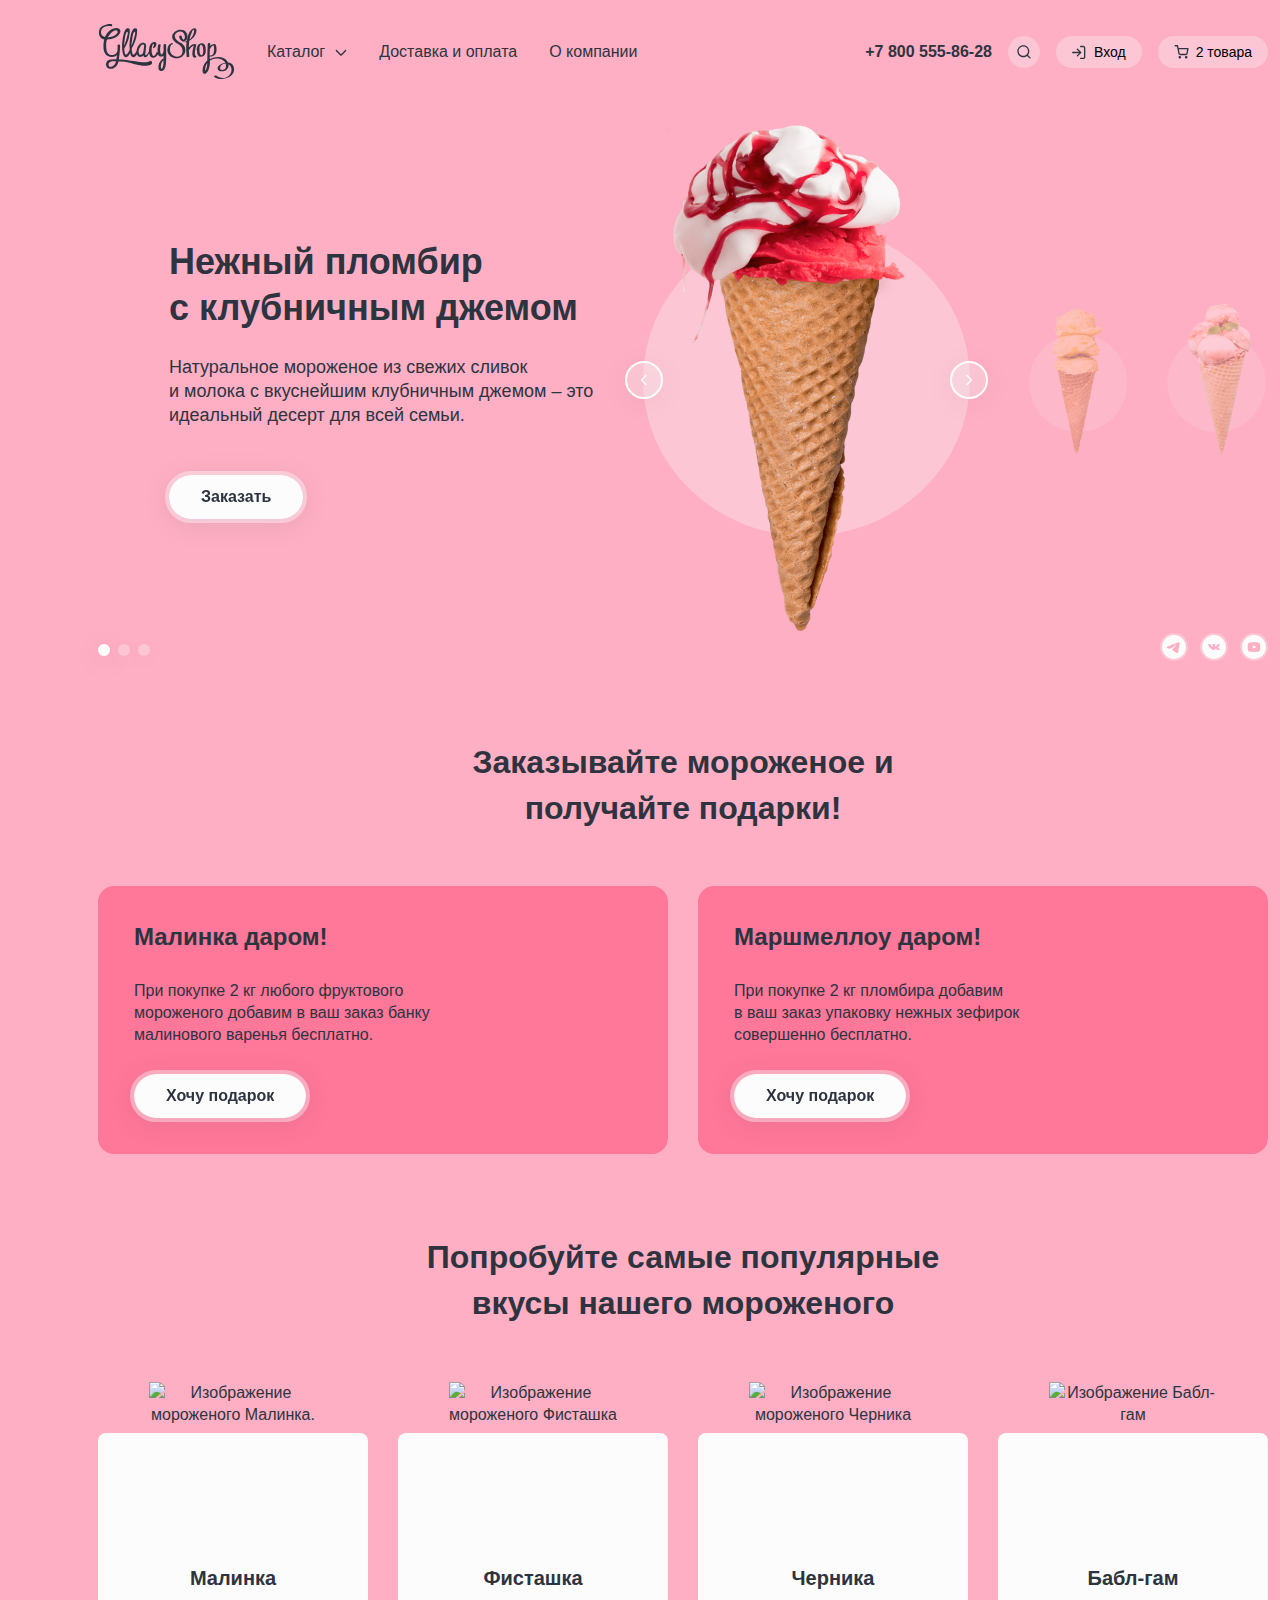
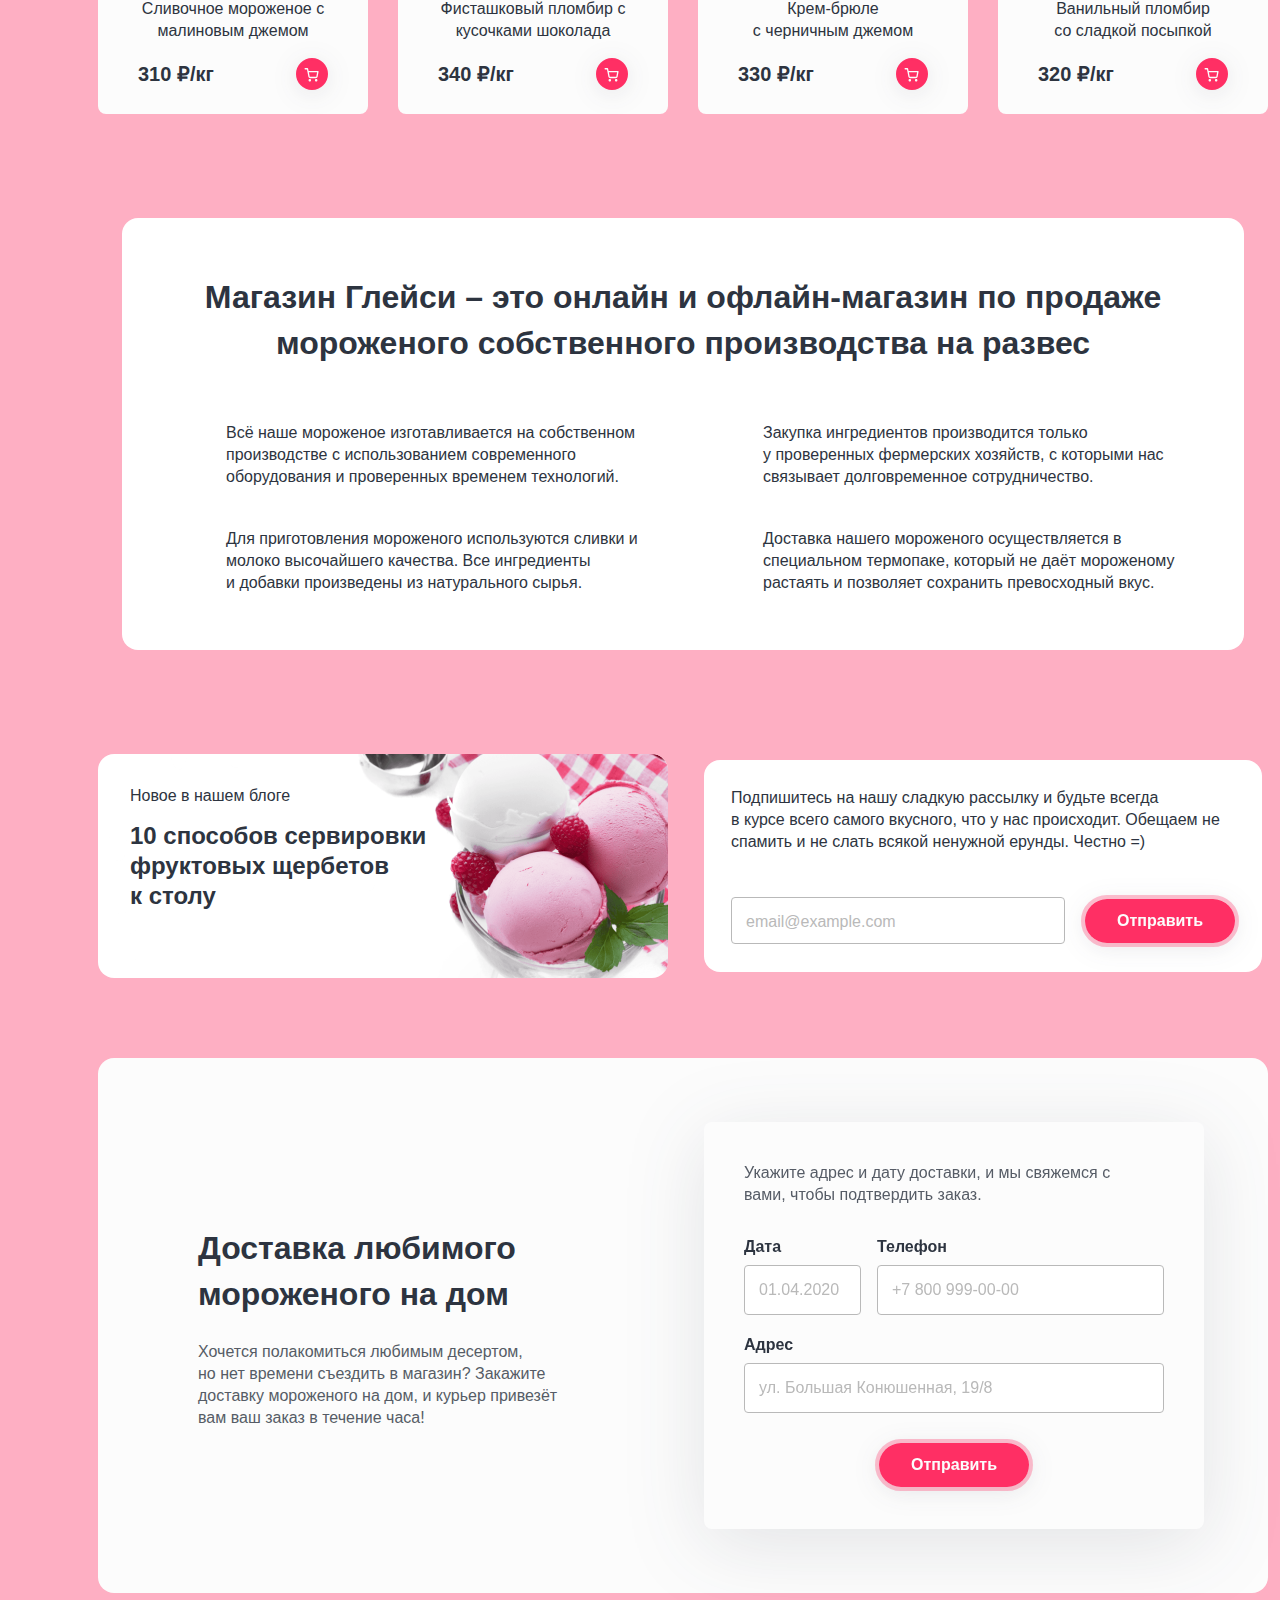
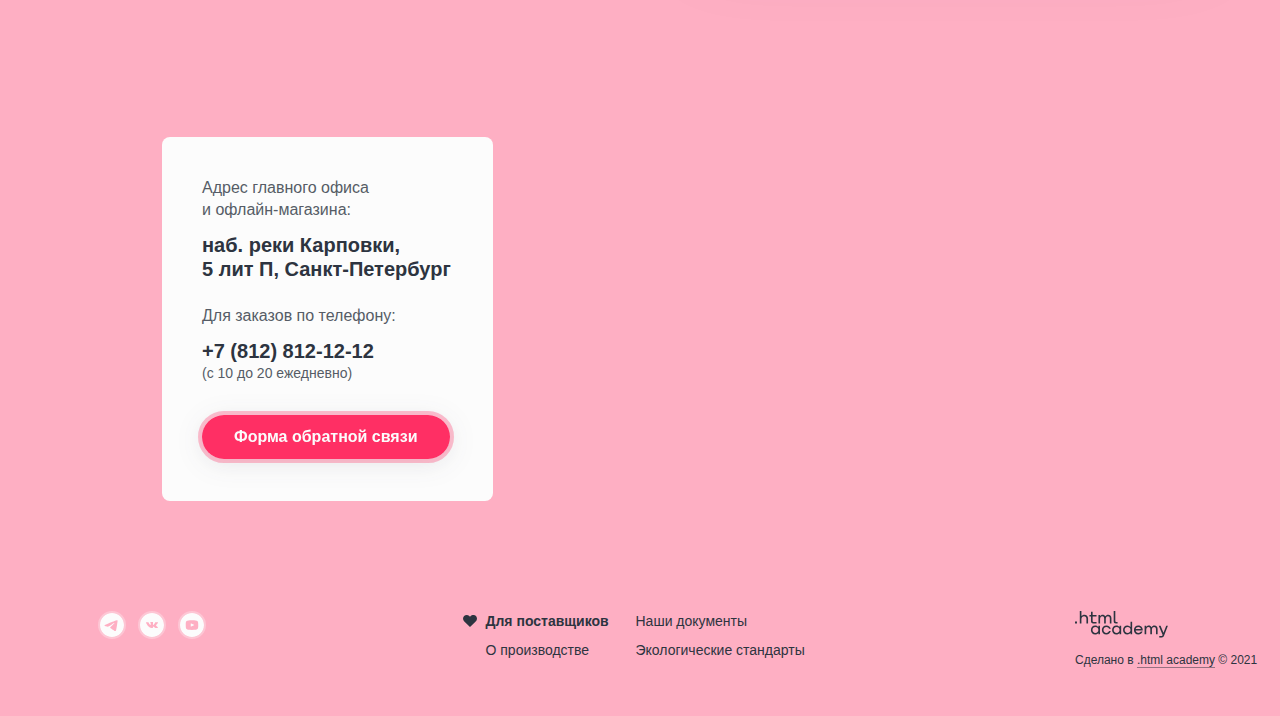
==== commit 48e7b031: "content" ====
--- a/index.html
+++ b/index.html
@@ -243,7 +243,7 @@
                 </div>
 
                 <div class="slide-picture-container">
-                  <img class="slide-picture" width="329" height="507" src="/images/slider/slider-ice-cream-1.png"
+                  <img class="slide-picture" width="329" height="507" src="/images/content/slider-ice-cream-strawberry.png"
                     alt="Изображение пломбира.">
                 </div>
               </li>
@@ -265,7 +265,7 @@
                 </div>
 
                 <div class="slide-picture-container">
-                  <img class="slide-picture" width="312" height="507" src="/images/slider/slider-ice-cream-2.png"
+                  <img class="slide-picture" width="312" height="507" src="/images/content/slider-ice-cream-banana.png"
                     alt="Изображение сливочного мороженого.">
                 </div>
               </li>
@@ -288,7 +288,7 @@
                 </div>
 
                 <div class="slide-picture-container">
-                  <img class="slide-picture" width="350" height="507" src="/images/slider/slider-ice-cream-3.png"
+                  <img class="slide-picture" width="350" height="507" src="/images/content/slider-ice-cream-marshmallow.png"
                     alt="Изображение карамельного мороженого.">
                 </div>
               </li>
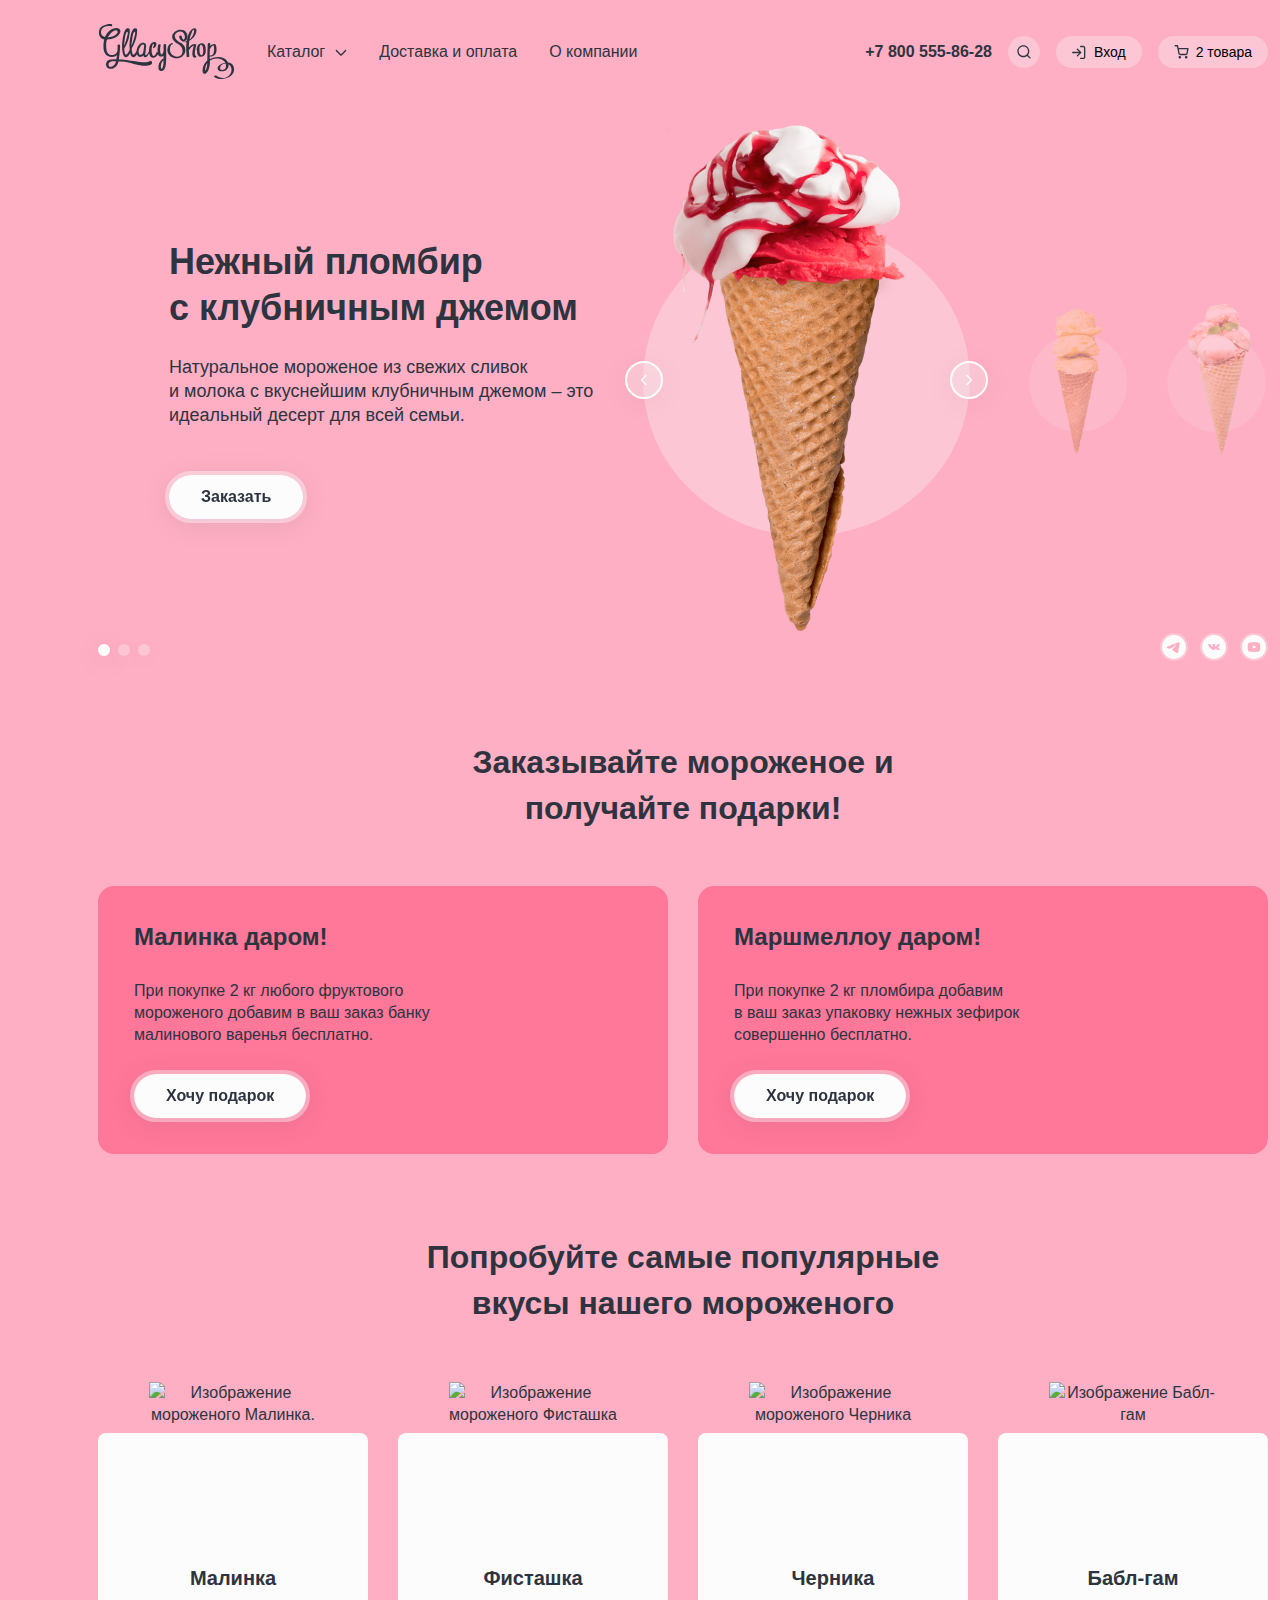
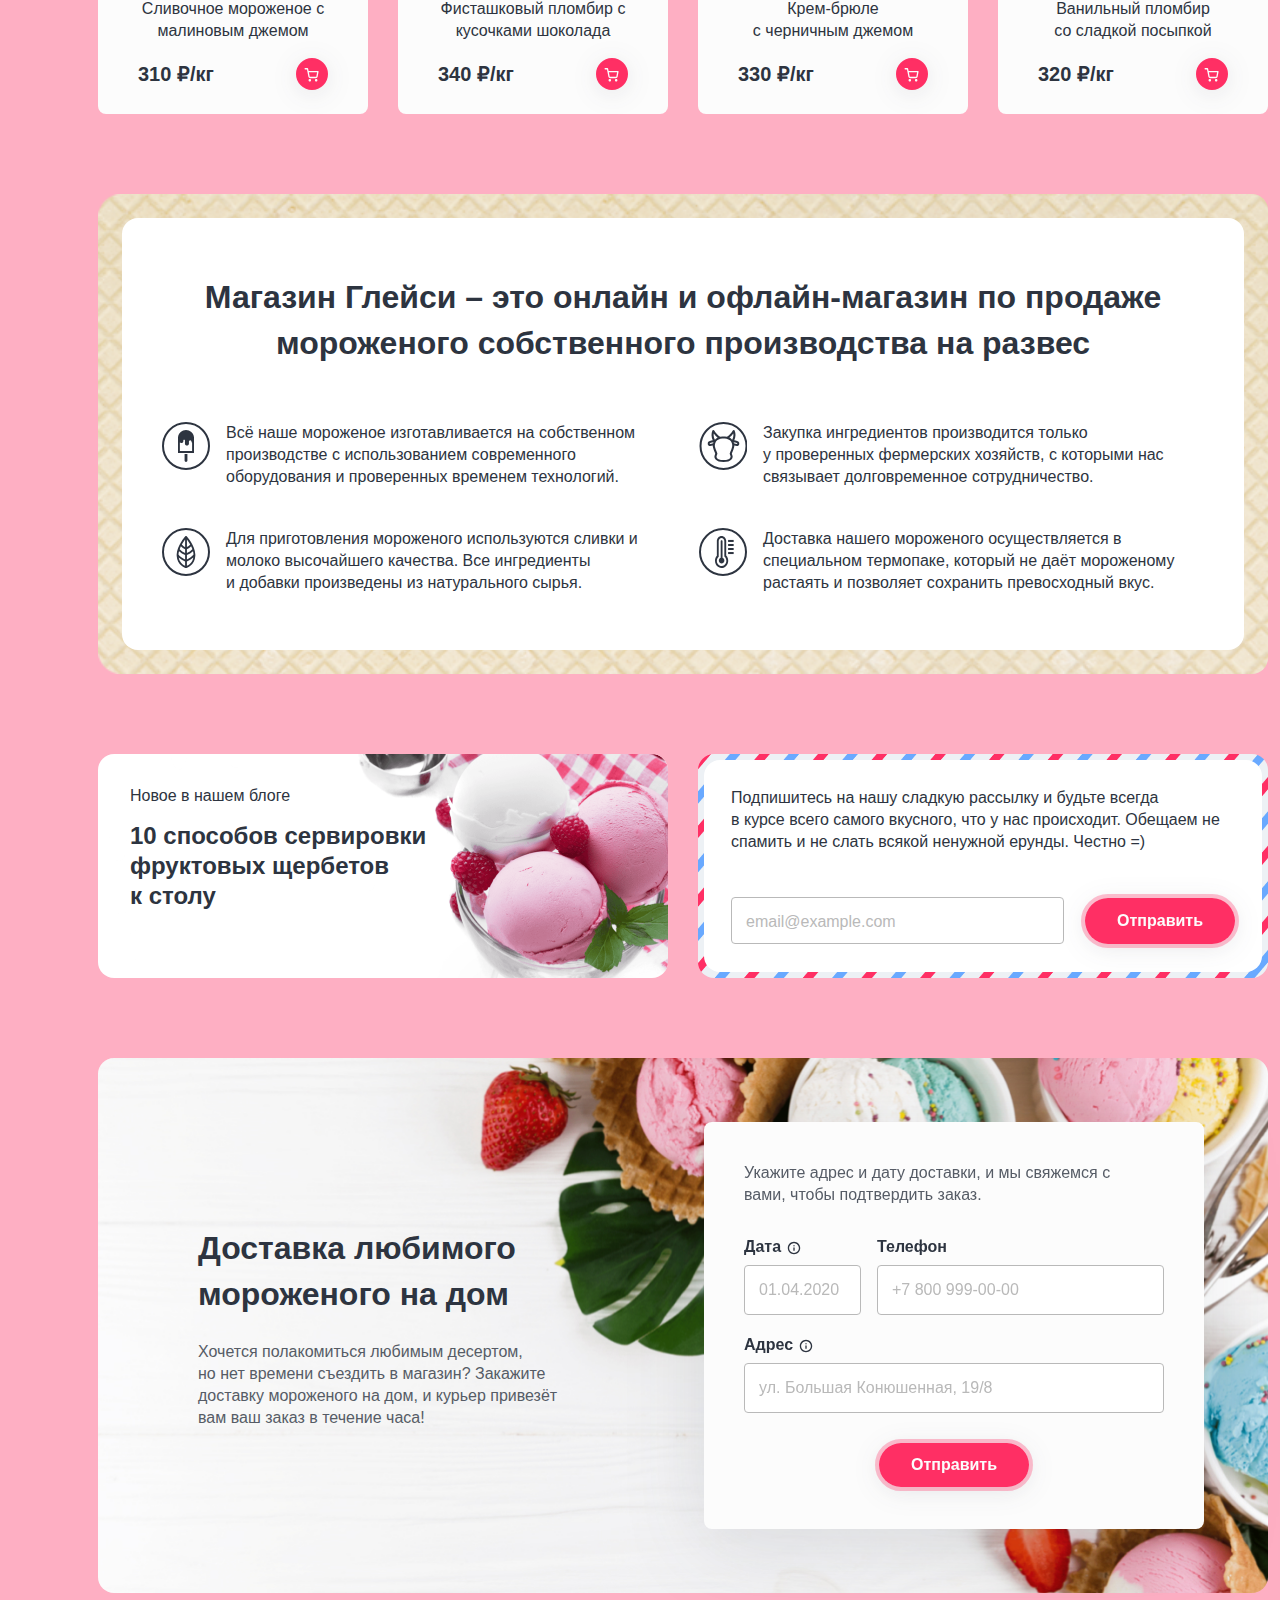
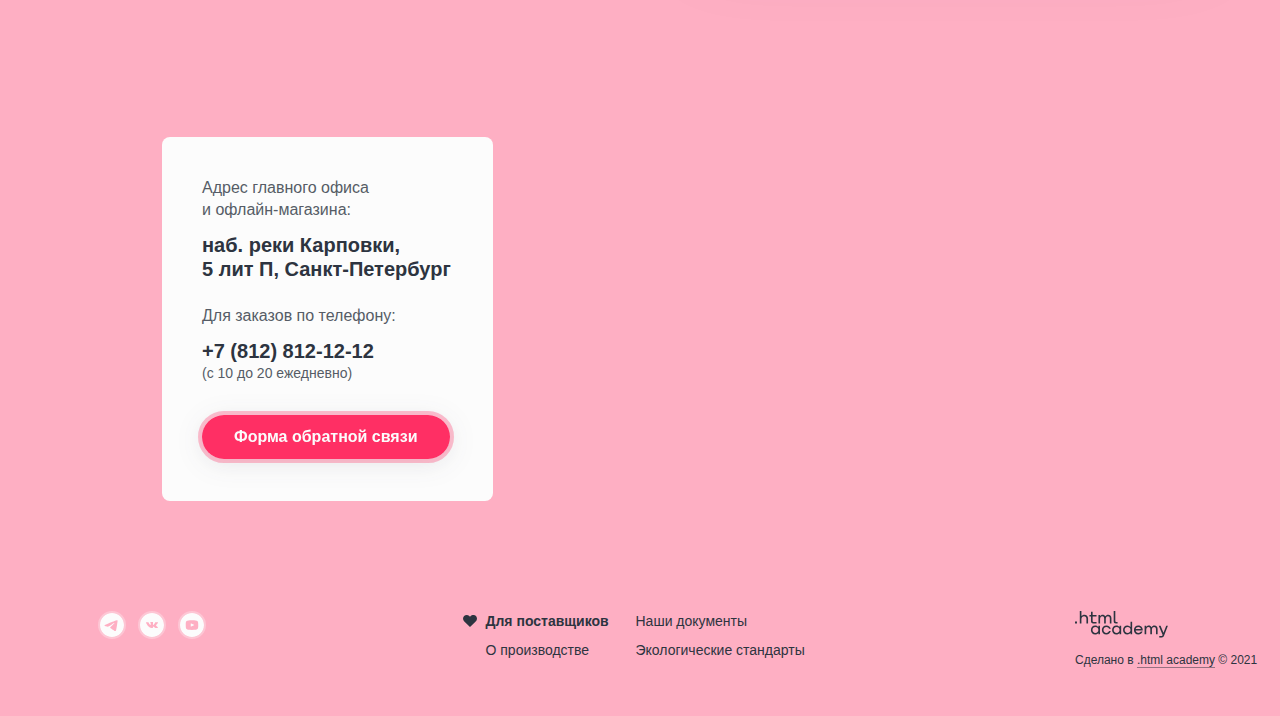
==== commit 8394dfb5: "123" ====
--- a/index.html
+++ b/index.html
@@ -510,8 +510,7 @@
             <form class="subscription-form" action="https://echo.htmlacademy.ru/" method="post">
               <input class="subscription-input inputs" type="text" name="email" placeholder="email@example.com"
                 aria-label="Поле для ввода почты и кнопка отправки." required>
-              <button class="button subscription-button additional-button
-              " type="submit">
+              <button class="button subscription-button additional-button" type="submit">
                 Отправить
               </button>
             </form>
@@ -524,10 +523,8 @@
               Доставка любимого мороженого на дом
             </h2>
             <p class="home-delivery-text">
-              Хочется полакомиться любимым десертом, <br> но нет времени съездить в магазин? Закажите доставку
-              мороженого на
-              дом,
-              и курьер привезёт вам ваш заказ в течение часа!
+              Хочется полакомиться любимым десертом, <br>
+              но нет времени съездить в магазин? Закажите доставку мороженого на дом, и курьер привезёт вам ваш заказ в течение часа!
             </p>
           </div>
 
@@ -588,11 +585,15 @@
             </address>
 
             <div class="address-phone-number-container">
-              <span class="address-phone-number-text">Для заказов по телефону:</span>
+              <span class="address-phone-number-text">
+                Для заказов по телефону:
+              </span>
               <a class="address-phone-number" href="tel:+78128121212">
                 +7 (812) 812-12-12
               </a>
-              <span class="working-time">(с 10 до 20 ежедневно)</span>
+              <span class="working-time">
+                (с 10 до 20 ежедневно)
+              </span>
             </div>
 
             <a class="modal-window-link button additional-button" href="#">
@@ -647,14 +648,11 @@
           <a class="footer-logo-link" href="https://htmlacademy.ru/" aria-label="Переход на сайт академии"
             target="_blank"></a>
           <p class="footer-logo-text">
-            Сделано в <a href="https://htmlacademy.ru/" aria-label="Переход на сайт академии" target="_blank">.html
-              academy</a> © 2021
+            Сделано в <a href="https://htmlacademy.ru/" aria-label="Переход на сайт академии" target="_blank">.html academy</a> © 2021
           </p>
         </div>
       </footer>
     </div>
-
-    <!-- Для показа модального окна удалите класс modal-container-closed -->
 
     <div class="modal-container modal-container-closed">
       <section class="modal-window">
@@ -671,9 +669,7 @@
             aria-label="Поле ввода имени и фамилии">
           <input class="modal-email-input inputs" type="text" placeholder="email@example.com"
             aria-label="Поле ввода почты">
-          <textarea class="free-form-text inputs" name="free-form-text" aria-label="Поле ввода в свободной форму"
-            placeholder="В свободной форме">
-          </textarea>
+          <textarea class="free-form-text inputs" name="free-form-text" aria-label="Поле ввода в свободной форму"placeholder="В свободной форме"></textarea>
           <button class="modal-window-button button additional-button" type="submit">
             Отправить
           </button>
--- a/styles/style.css
+++ b/styles/style.css
@@ -96,7 +96,7 @@
   outline: 4px solid #fcfcfc;
 }
 
-.main-button:focus {
+.main-button:focus-visible {
   outline: 2px solid #2d3440;
   background-color: rgba(252, 252, 252, 0.5);
 }
@@ -168,6 +168,7 @@
 }
 
 .inputs::placeholder {
+  opacity: 1;
   color: #b9b9b9;
 }
 
@@ -355,8 +356,11 @@
 }
 
 .search-item:focus-within .user-button:not(:focus) {
-  color: #fcfcfc;
   background-color: #ff4a78;
+}
+
+.search-item:focus-within .user-button:not(:focus)::before {
+  background-color: #fcfcfc;
 }
 
 .cart-item:focus-within .user-button:not(:focus):hover {
@@ -528,7 +532,7 @@
   z-index: -1;
   position: absolute;
   content: "";
-  width: 135px;
+  width: 100%;
   height: 100%;
   left: 0;
   top: 0;
@@ -1169,7 +1173,7 @@
   height: 268px;
   bottom: 0;
   right: 0;
-  background-image: url("../images/index/gifts-raspberry.png");
+  background-image: url("../images/content/gifts-raspberry.png");
 }
 
 .gift-marshmallow::before {
@@ -1180,7 +1184,7 @@
   height: 268px;
   bottom: 0;
   right: 0;
-  background-image: url("../images/index/gifts-marshmallow.png");
+  background-image: url("../images/content/gifts-marshmallow.png");
 }
 
 .gifts-item-title {
@@ -1342,7 +1346,7 @@
   position: relative;
   margin-bottom: 80px;
   padding: 80px 64px;
-  background-image: url("../images/index/about-us-background.png");
+  background-image: url("../images/background/about-us-background.png");
   background-repeat: no-repeat;
   background-size: cover;
   border-radius: 16px;
@@ -1425,7 +1429,7 @@
 .glaccy-blog {
   width: 570px;
   padding: 32px 235px 67px 32px;
-  background-image: url("../images/index/blog-background.png");
+  background-image: url("../images/background/blog-background.png");
   background-repeat: no-repeat;
   background-position: top;
   background-color: #ffffff;
@@ -1470,7 +1474,7 @@
   position: relative;
   width: 570px;
   padding: 33px;
-  background-image: url("../images/index/subscribe-background.png");
+  background-image: url("../images/background/subscribe-background.png");
   background-repeat: no-repeat;
   background-position: center;
   background-size: cover;
@@ -1493,6 +1497,11 @@
 .subscription-form {
   display: flex;
   align-items: center;
+  gap: 1px;
+}
+
+.subscription-form .additional-button {
+  padding: 13px 32px;
 }
 
 .subscription-text {
@@ -1518,7 +1527,7 @@
   gap: 135px;
   padding: 64px 64px 64px 100px;
   margin-bottom: 80px;
-  background-image: url("../images/index/delivery-background.jpg");
+  background-image: url("../images/background/delivery-background.jpg");
   background-repeat: no-repeat;
   background-size: cover;
   background-position: left top;
@@ -1713,13 +1722,13 @@
   display: flex;
   padding: 64px;
   border-radius: 16px;
-  background-image: url("../images/index/address-background.jpg");
+  background-image: url("../images/background/address-background.jpg");
   background-repeat: no-repeat;
-  background-size: 100%;
-  background-position: 0 -95px;
+  background-size: cover;
 }
 
 .section-address-container {
+  max-width: 400px;
   background-color: #fcfcfc;
   border-radius: 8px;
   padding: 40px 42px 42px 40px;
@@ -2113,12 +2122,13 @@
 
 .checkbox-input:focus + .custom-checkbox::after {
   position: absolute;
-  left: 0;
-  top: 0;
-  content: "";
-  width: 19px;
-  height: 19px;
+  left: 1px;
+  top: 2px;
+  content: "";
+  width: 16px;
+  height: 16px;
   outline: 2px solid #2d3440;
+  outline-offset: 2px;
 }
 
 .checkbox-input:disabled {
@@ -2173,13 +2183,24 @@
 /* Catalog Pagination */
 
 .catalog-pagination {
+  position: relative;
   display: flex;
   padding: 43px 0;
   margin-bottom: 40px;
 }
 
+.catalog-pagination::after {
+  content: "";
+  position: absolute;
+  width: 1170px;
+  height: 1px;
+  background-color: rgba(252, 252, 252, 0.3);
+  bottom: -38px;
+}
+
 .button-load-more {
   align-self: flex-start;
+  flex-shrink: 0;
   margin-left: 50%;
   transform: translateX(-55%);
   padding: 12px 32px;
@@ -2285,6 +2306,7 @@
 }
 
 .pagination-button-next {
+  transform: rotate(-90deg);
   margin-left: 9px;
   background-image: url("../images/svg/arrow.svg");
 }
@@ -2292,7 +2314,7 @@
 .pagination-button-previous {
   margin-right: 5px;
   background-image: url("../images/svg/arrow.svg");
-  transform: rotate(180deg);
+  transform: rotate(90deg);
 }
 
 /* Footer */
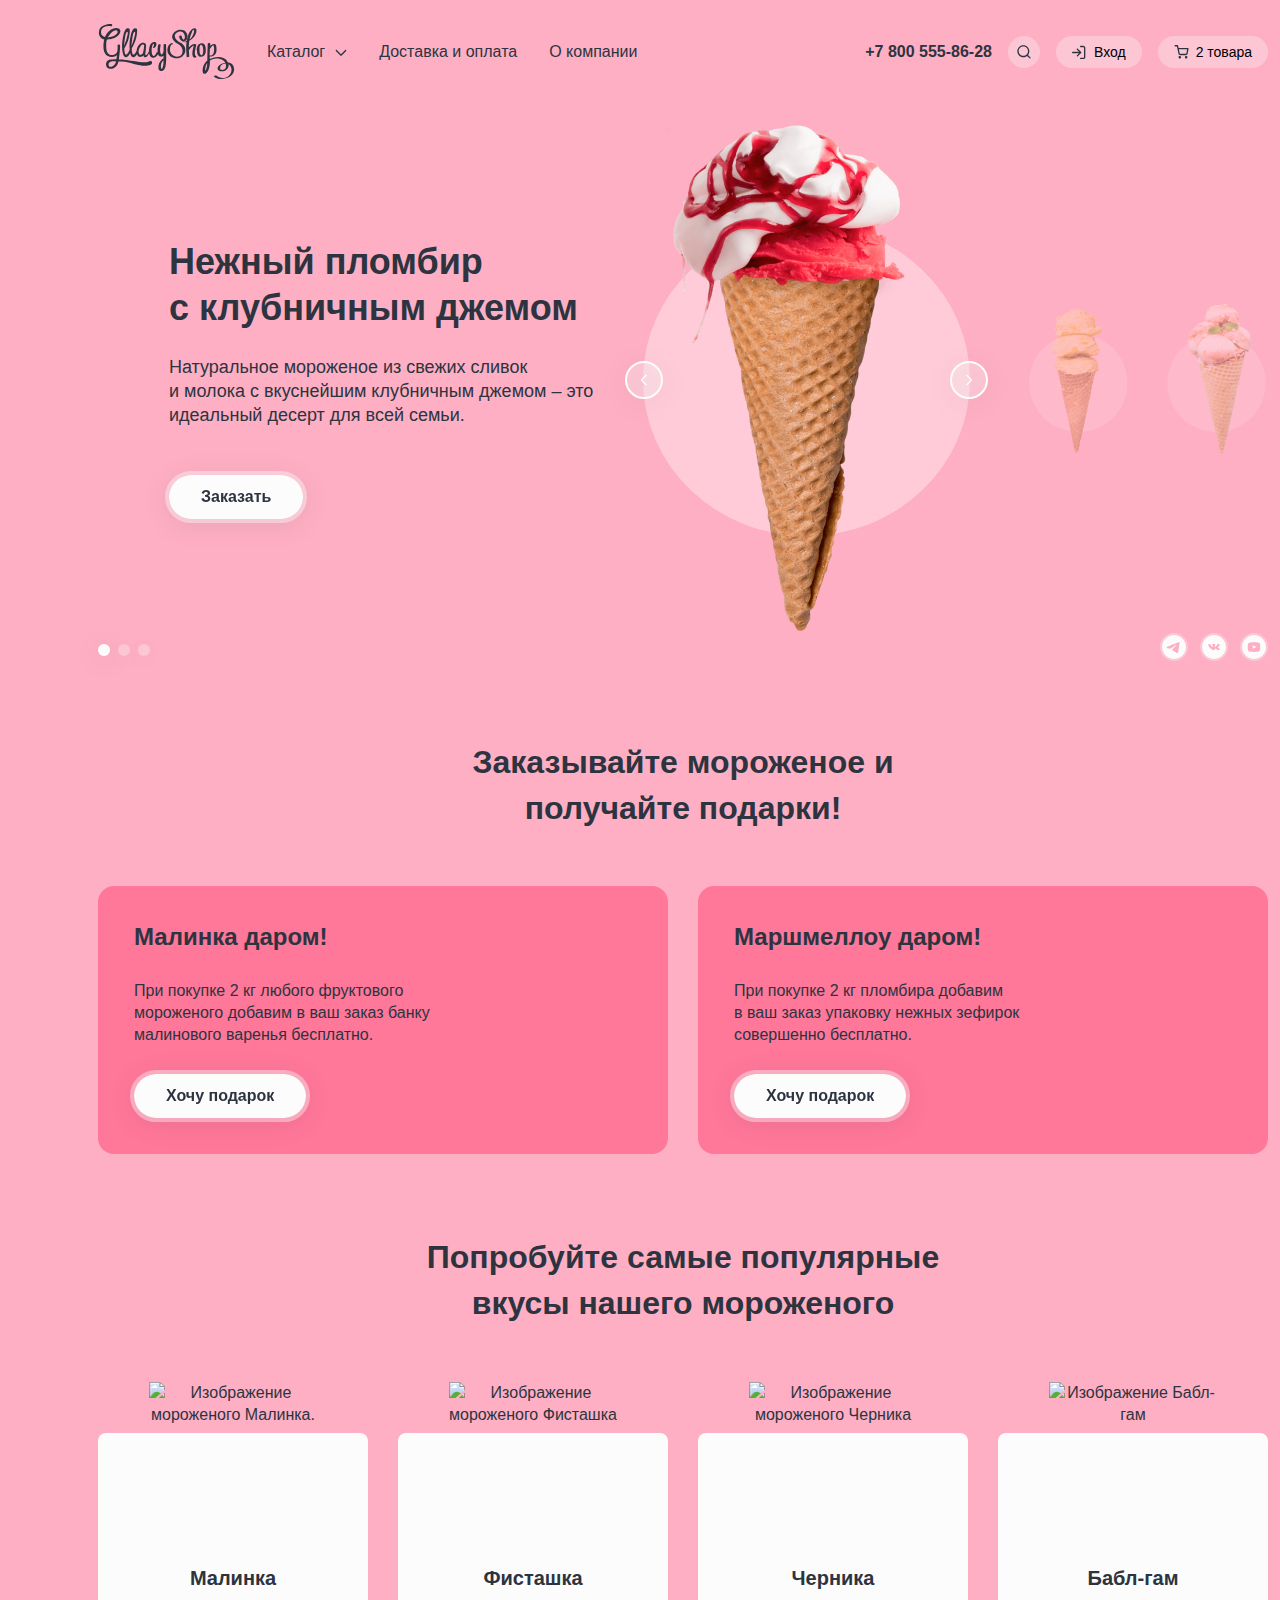
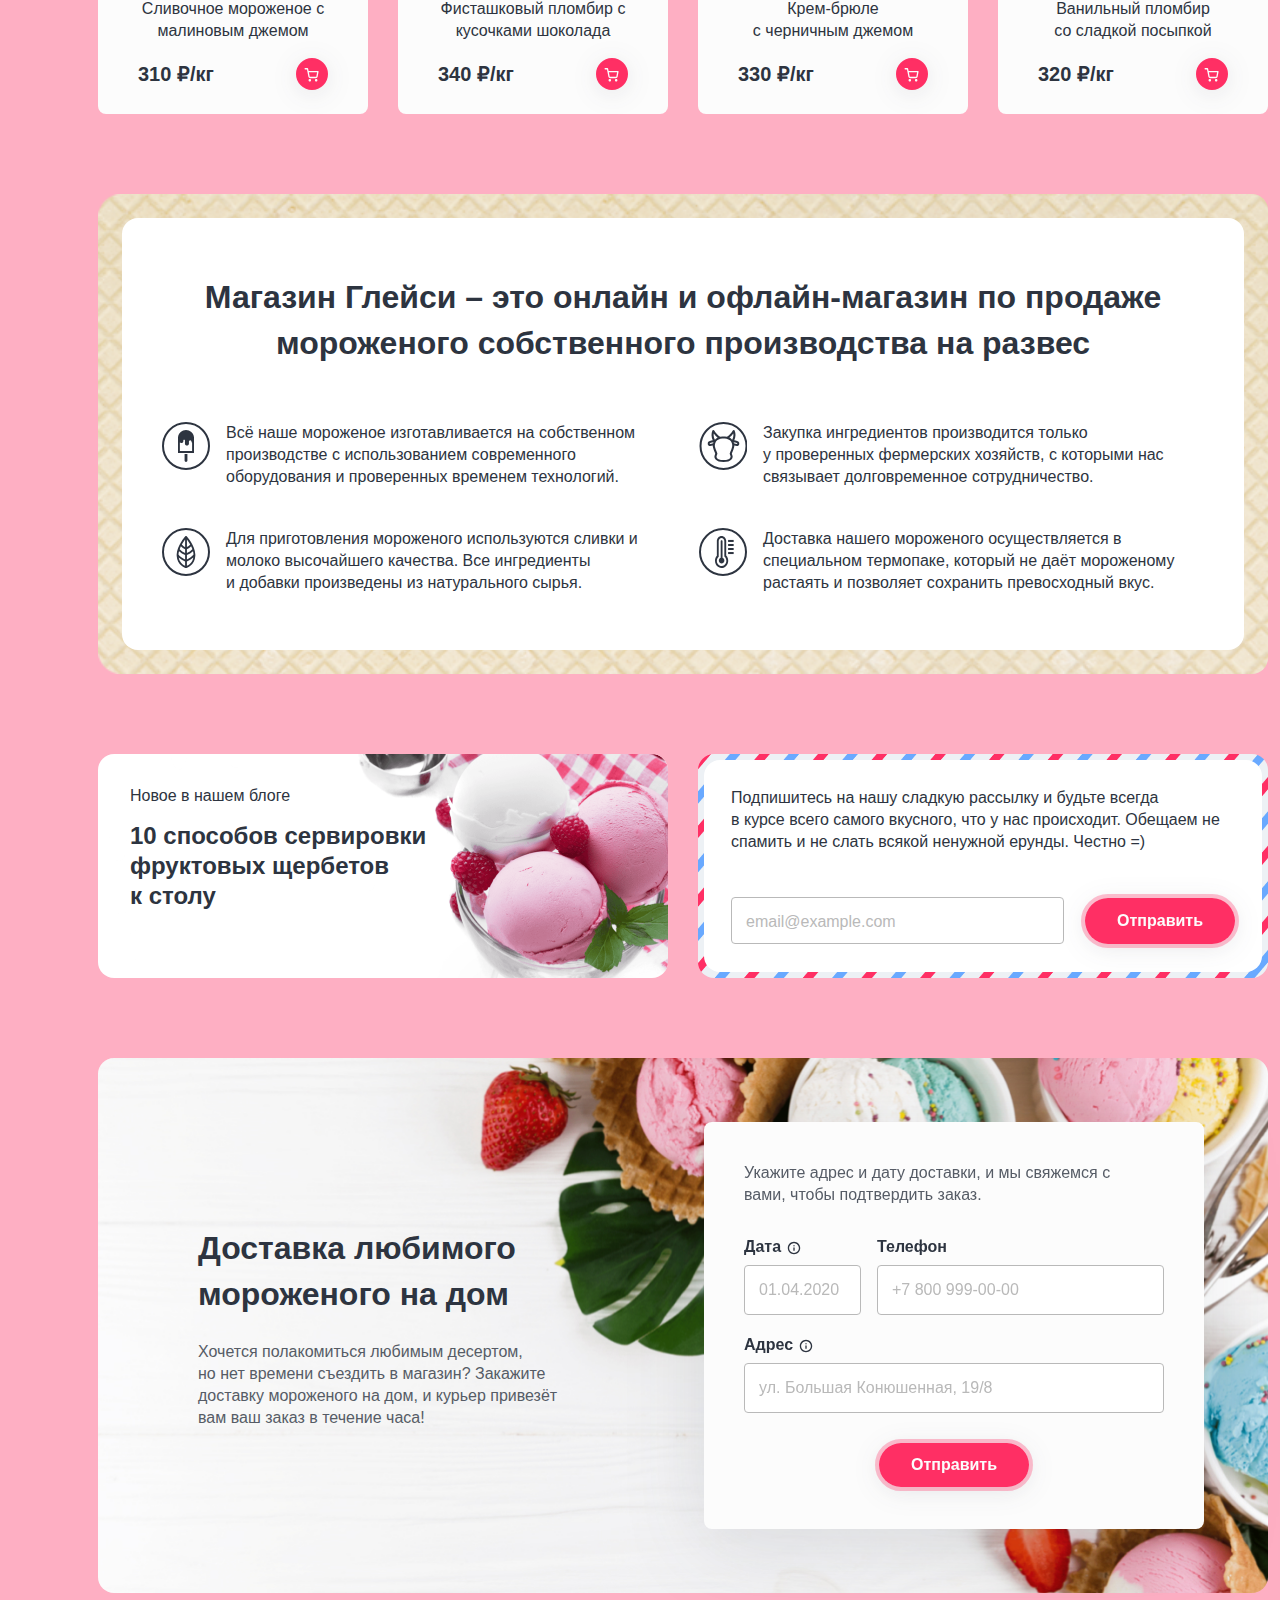
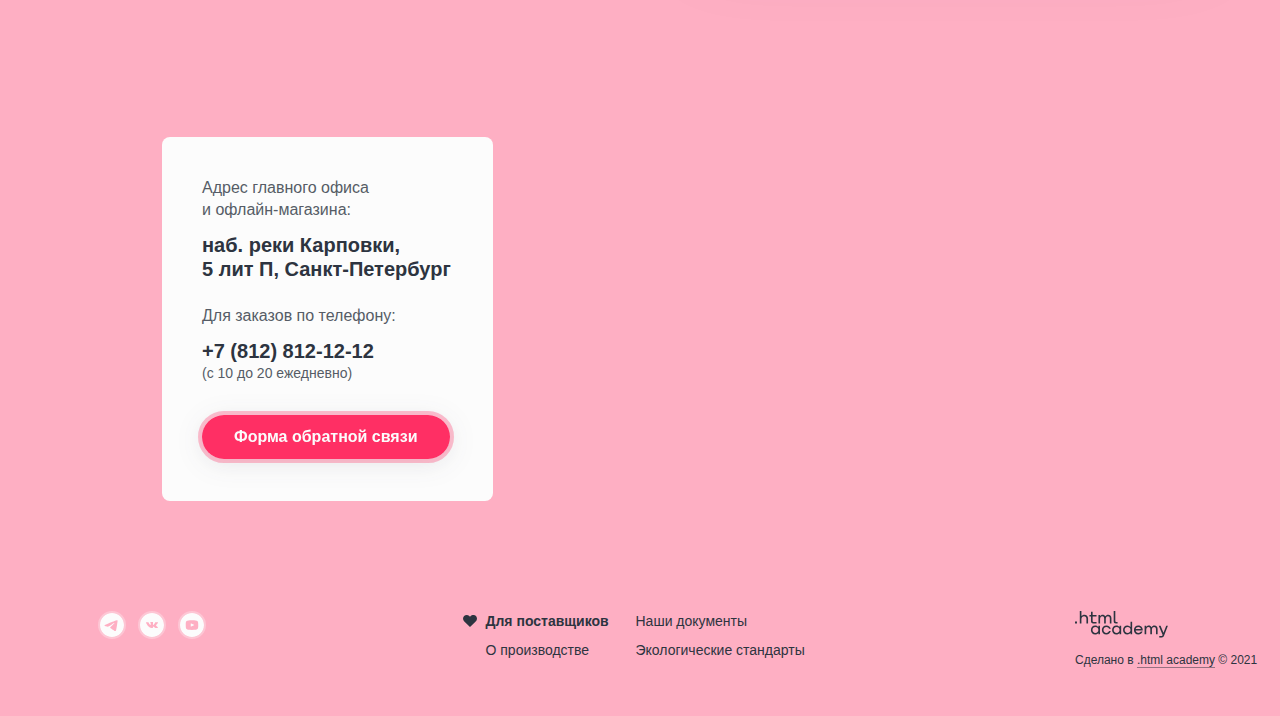
==== commit bdc18591: "required" ====
--- a/index.html
+++ b/index.html
@@ -24,7 +24,7 @@
         <nav class="header-navigation">
           <a class="logo-gllacy" href="index.html" aria-label="Переход на главную страницу магазина.">
             <img class="logo-gllacy-picture" width="137" height="55" src="/images/svg/logo-glaccy.svg"
-              alt="Логотип GlaccyShop">
+              alt="Логотип GlaccyShop.">
           </a>
           <ul class="header-navigation-list">
             <li class="header-navigation-item">
@@ -544,14 +544,14 @@
                     </span>
                   </span>
                 </span>
-                <input class="date-input inputs" type="text" name="date" placeholder="01.04.2020">
+                <input class="date-input inputs" type="text" name="date" placeholder="01.04.2020" required>
               </label>
 
               <label class="phone-label phone-container">
                 <span class="text-phone">
                   Телефон
                 </span>
-                <input class="phone-input inputs" type="text" name="phone-number" placeholder="+7 800 999-00-00">
+                <input class="phone-input inputs" type="text" name="phone-number" placeholder="+7 800 999-00-00" required>
               </label>
 
               <label class="address-label address-container">
@@ -564,7 +564,7 @@
                   </span>
                 </span>
                 <input class="address-input inputs" type="text" name="address"
-                  placeholder="ул. Большая Конюшенная, 19/8">
+                  placeholder="ул. Большая Конюшенная, 19/8" required>
               </label>
 
               <button class="button delivery-form-button additional-button" type="submit">
@@ -665,10 +665,9 @@
         </p>
         <button class="modal-window-close-button" aria-label="Кнопка закрытия модального окна" type="button"></button>
         <form class="modal-window-form" action="https://echo.htmlacademy.ru/" method="post">
-          <input class="modal-name-input inputs" type="text" placeholder="Имя и фамилия"
-            aria-label="Поле ввода имени и фамилии">
+          <input class="modal-name-input inputs" type="text" placeholder="Имя и фамилия" aria-label="Поле ввода имени и фамилии" required>
           <input class="modal-email-input inputs" type="text" placeholder="email@example.com"
-            aria-label="Поле ввода почты">
+            aria-label="Поле ввода почты" required>
           <textarea class="free-form-text inputs" name="free-form-text" aria-label="Поле ввода в свободной форму"placeholder="В свободной форме"></textarea>
           <button class="modal-window-button button additional-button" type="submit">
             Отправить
--- a/styles/style.css
+++ b/styles/style.css
@@ -26,6 +26,12 @@
 
 /* Global Styles */
 
+*,
+*::before,
+*::after {
+  box-sizing: border-box;
+}
+
 html {
   height: 100%;
 }
@@ -33,7 +39,7 @@
 body {
   height: 100%;
   margin: 0 auto;
-  background-color: #feaFc3;
+  background-color: #feafc3;
   color: #2d3440;
   font-family: "Inter", sans-serif;
   font-weight: 400;
@@ -56,12 +62,6 @@
 
 .page-footer {
   margin-top: auto;
-}
-
-*,
-*::before,
-*::after {
-  box-sizing: border-box;
 }
 
 .button {
@@ -127,7 +127,12 @@
   flex-shrink: 0;
 }
 
-.additional-button.button.is-loading::after {
+.button.is-loading::after {
+  border: 2px solid rgb(252, 252, 252, 0.25);
+  border-bottom-color: #fcfcfc;
+}
+
+.additional-button.is-loading::after {
   border: 2px solid rgb(252, 252, 252, 0.25);
   border-bottom-color: #fcfcfc;
 }
@@ -796,6 +801,19 @@
   color: #2d3440
 }
 
+.cart-product-link:hover {
+  opacity: 0.6;
+}
+
+.cart-product-link:focus-visible {
+  outline: 2px solid #2d3440;
+  outline-offset: 2px;
+}
+
+.cart-product-link:active {
+  opacity: 0.3;
+}
+
 .cart-product-text {
   margin: 0;
   display: grid;
@@ -829,6 +847,19 @@
   background-position: center;
 }
 
+.delete-product-button:hover {
+  opacity: 0.6;
+}
+
+.delete-product-button:focus-visible {
+  outline: 2px solid #2d3440;
+  outline-offset: 2px;
+}
+
+.delete-product-button:active {
+  opacity: 0.3;
+}
+
 .apply-button-and-price {
   margin-top: 32px;
   display: flex;
@@ -922,7 +953,7 @@
   width: 327px;
   height: 312px;
   transform: translateY(100px);
-  background-color: rgba(252, 252, 252, 0.3);
+  background-color: #ffcBd8;
   border-radius: 50%;
   z-index: -1;
 }
@@ -932,7 +963,7 @@
   content: "";
   width: 327px;
   height: 327px;
-  background-color: rgba(252, 252, 252, 0.3);
+  background-color: #ffcBd8;
   border-radius: 50%;
   z-index: -1;
   transform: translateY(104px);
@@ -1589,7 +1620,6 @@
   font-size: 16px;
   line-height: 20px;
 }
-
 
 /* Phone */
 
@@ -2290,7 +2320,6 @@
   background-position: center;
 }
 
-
 .pagination-button:hover {
   opacity: 0.6;
 }
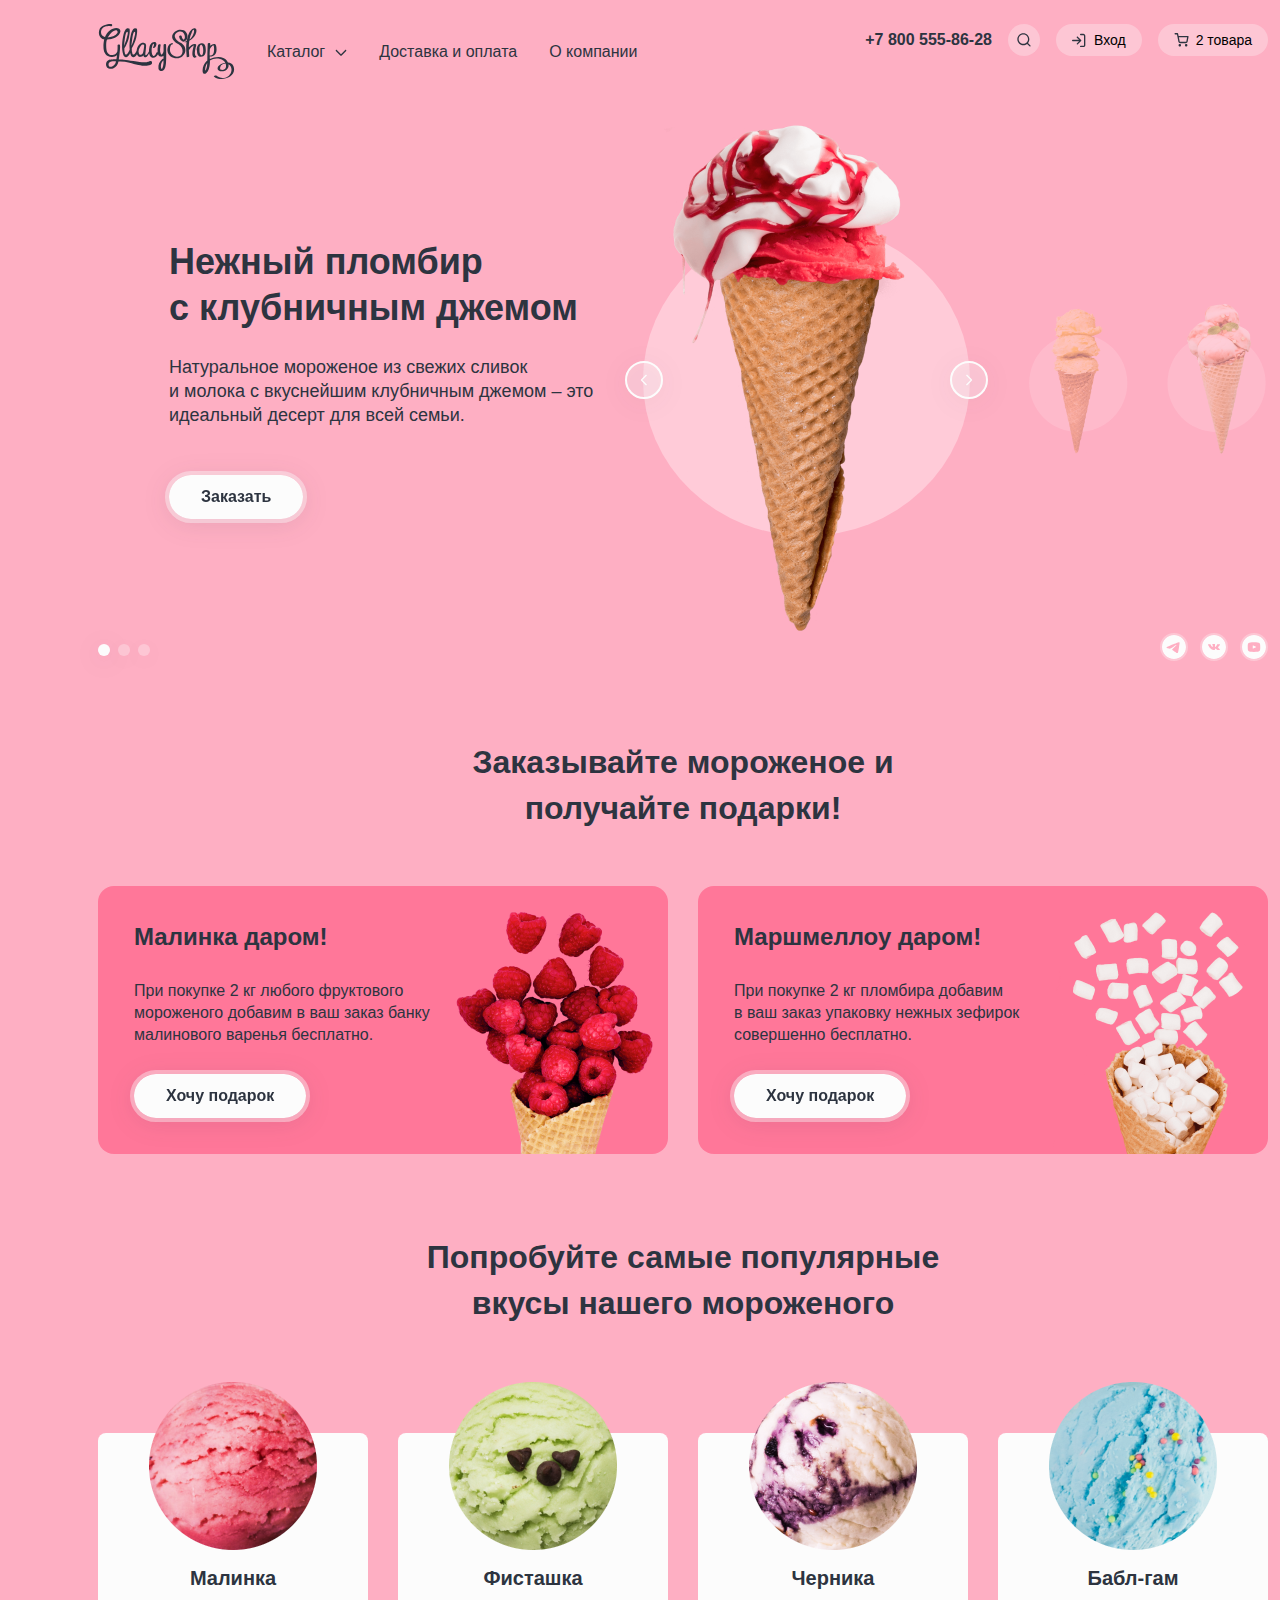
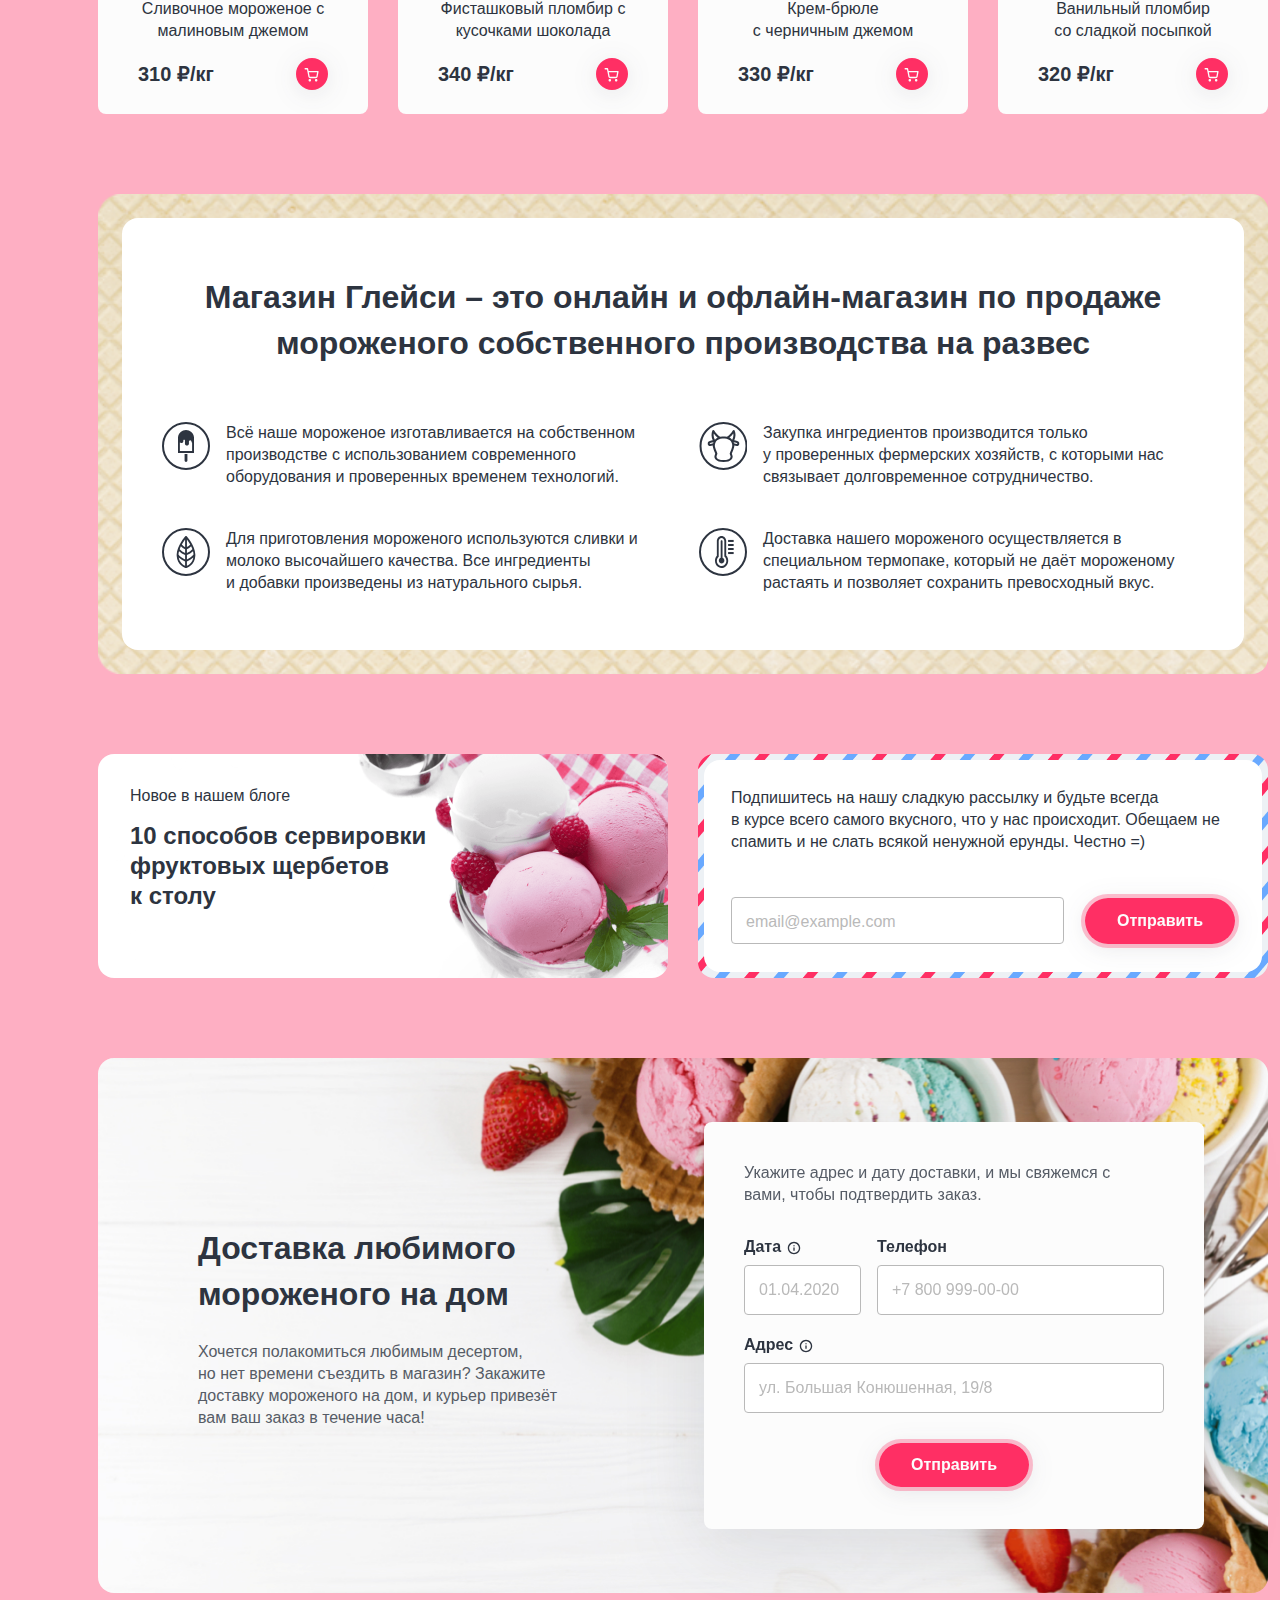
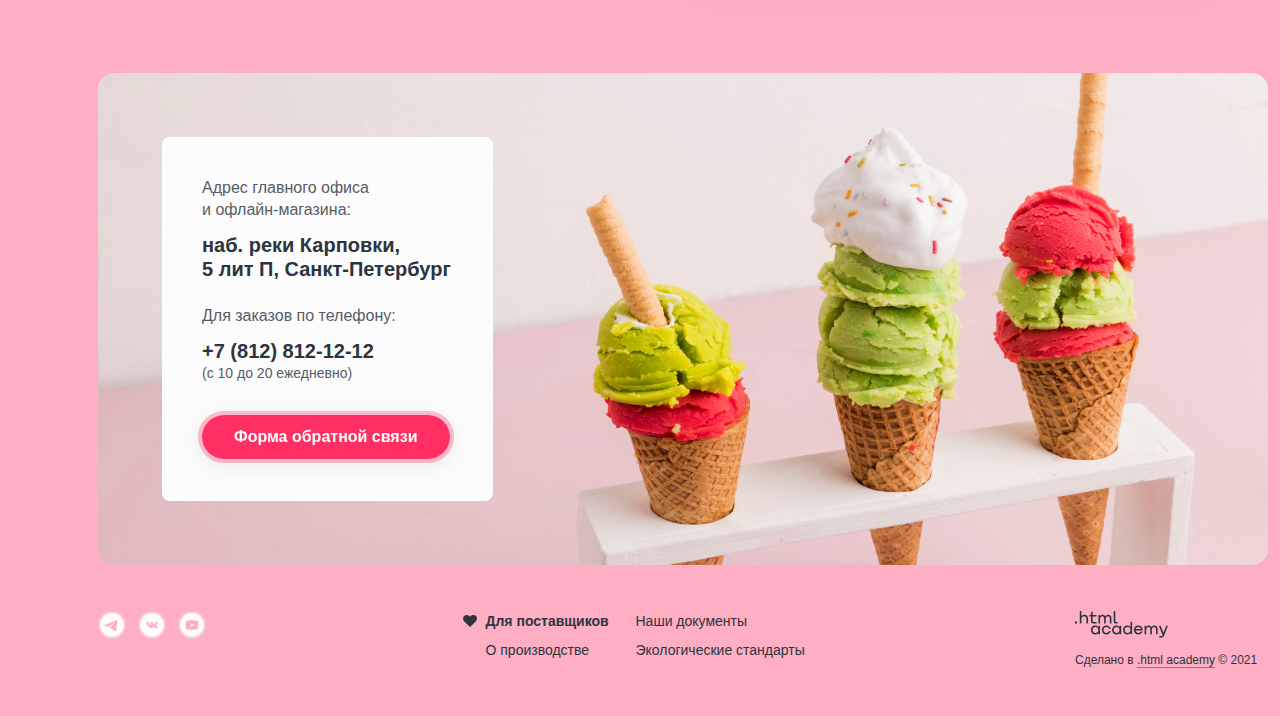
==== commit 8e627c31: "Merge pull request #1 from Alexander-Kirichenko/master" ====
--- a/index.html
+++ b/index.html
@@ -9,8 +9,8 @@
     <link rel="apple-touch-icon" sizes="180x180" href="/images/favicons/apple-touch-icon.png">
     <link rel="icon" type="image/png" sizes="32x32" href="/images/favicons/favicon-32x32.png">
     <link rel="icon" type="image/png" sizes="16x16" href="/images/favicons/favicon-16x16.png">
-    <link rel="manifest" href="/site.webmanifest">
-    <link rel="mask-icon" href="/safari-pinned-tab.svg" color="#5bbad5">
+    <link rel="manifest" href="/images/site.webmanifest">
+    <link rel="mask-icon" href="/images/safari-pinned-tab.svg" color="#5bbad5">
     <meta name="msapplication-TileColor" content="#da532c">
     <meta name="theme-color" content="#ffffff">
     <link rel="stylesheet" href="styles/style.css">
@@ -23,8 +23,7 @@
       <header class="page-header">
         <nav class="header-navigation">
           <a class="logo-gllacy" href="index.html" aria-label="Переход на главную страницу магазина.">
-            <img class="logo-gllacy-picture" width="137" height="55" src="/images/svg/logo-glaccy.svg"
-              alt="Логотип GlaccyShop.">
+            <img class="logo-gllacy-picture" width="137" height="55" src="/images/svg/logo-glaccy.svg" alt="Логотип GlaccyShop.">
           </a>
           <ul class="header-navigation-list">
             <li class="header-navigation-item">
@@ -89,9 +88,11 @@
               <div class="search-item">
                 <button class="user-button search-button" type="button" aria-label="Кнопка поиска."></button>
                 <div class="pop-over-container search-container">
+
+                  <!-- Добавьте для inputs класс error, чтоб увидеть состояние об ошибке -->
+
                   <form class="search" action="https://echo.htmlacademy.ru/" method="get">
-                    <input class="search-input inputs" type="search" placeholder="Поиск по сайту"
-                      aria-label="Поле поиска." required>
+                    <input class="search-input inputs" type="search" placeholder="Поиск по сайту" aria-label="Поле поиска." required>
                     <button class="search-text-delete" type="button"></button>
                   </form>
                 </div>
@@ -111,10 +112,8 @@
                   <!-- Добавьте для inputs класс error, чтоб увидеть состояние об ошибке -->
 
                   <form class="login-form" action="https://echo.htmlacademy.ru/" method="get">
-                    <input class="email-input inputs" type="text" name="email" value="email@example.com"
-                      aria-label="Поле для воода почты." required>
-                    <input class="password-input inputs" type="password" name="password" value="qwerty"
-                      aria-label="Поле для воода почты." required>
+                    <input class="email-input inputs" type="text" name="email" value="email@example.com" aria-label="Поле для воода почты." required>
+                    <input class="password-input inputs" type="password" name="password" value="qwerty" aria-label="Поле для воода почты." required>
                     <button class="login-submit-button button additional-button" type="submit">
                       Войти
                     </button>
@@ -158,8 +157,7 @@
                     <ul class="cart-product-list">
                       <li class="cart-product-item">
                         <a class="cart-product-link" href="#">
-                          <img class="cart-product-pic" src="/images/ice-creams/ice-cream-1.png" width="46" height="46"
-                            alt="Изображение мороженого Малинка.">
+                          <img class="cart-product-pic" src="/images/ice-creams/ice-cream-1.png" width="46" height="46" alt="Изображение мороженого Малинка.">
                           <div class="cart-product-container">
                             <h3 class="cart-product-text">
                               Малинка
@@ -172,15 +170,12 @@
                         <span class="cart-product-price">
                           310 ₽
                         </span>
-                        <button class="delete-product-button button" type="button"
-                          aria-label="Удалить продукт из корзины.">
-                        </button>
+                        <button class="delete-product-button button" type="button" aria-label="Удалить продукт из корзины."></button>
                       </li>
 
                       <li class="cart-product-item">
                         <a class="cart-product-link" href="#">
-                          <img class="cart-product-pic" src="/images/ice-creams/ice-cream-4.png" width="46" height="46"
-                            alt="Изображение мороженого Бабл-гам.">
+                          <img class="cart-product-pic" src="/images/ice-creams/ice-cream-4.png" width="46" height="46" alt="Изображение мороженого Бабл-гам.">
                           <div class="cart-product-container">
                             <h3 class="cart-product-text">
                               Бабл-гам
@@ -193,9 +188,7 @@
                         <span class="cart-product-price">
                           480 ₽
                         </span>
-                        <button class="delete-product-button button" type="button"
-                          aria-label="Удалить продукт из корзины.">
-                        </button>
+                        <button class="delete-product-button button" type="button" aria-label="Удалить продукт из корзины."></button>
                       </li>
                     </ul>
                     <div class="apply-button-and-price">
@@ -243,8 +236,7 @@
                 </div>
 
                 <div class="slide-picture-container">
-                  <img class="slide-picture" width="329" height="507" src="/images/content/slider-ice-cream-strawberry.png"
-                    alt="Изображение пломбира.">
+                  <img class="slide-picture" width="329" height="507" src="/images/content/slider-ice-cream-strawberry.png" alt="Изображение пломбира.">
                 </div>
               </li>
 
@@ -265,8 +257,7 @@
                 </div>
 
                 <div class="slide-picture-container">
-                  <img class="slide-picture" width="312" height="507" src="/images/content/slider-ice-cream-banana.png"
-                    alt="Изображение сливочного мороженого.">
+                  <img class="slide-picture" width="312" height="507" src="/images/content/slider-ice-cream-banana.png" alt="Изображение сливочного мороженого.">
                 </div>
               </li>
 
@@ -288,21 +279,17 @@
                 </div>
 
                 <div class="slide-picture-container">
-                  <img class="slide-picture" width="350" height="507" src="/images/content/slider-ice-cream-marshmallow.png"
-                    alt="Изображение карамельного мороженого.">
+                  <img class="slide-picture" width="350" height="507" src="/images/content/slider-ice-cream-marshmallow.png" alt="Изображение карамельного мороженого.">
                 </div>
               </li>
             </ul>
 
             <ul class="slider-buttons-list">
               <li>
-                <button class="button slider-button button-previous-slide" type="button"
-                  aria-label="Предыдущий слайд."></button>
-              </li>
-
+                <button class="button slider-button button-previous-slide" type="button" aria-label="Предыдущий слайд."></button>
+              </li>
               <li>
-                <button class="button slider-button button-next-slide" type="button"
-                  aria-label="Следующий слайд."></button>
+                <button class="button slider-button button-next-slide" type="button" aria-label="Следующий слайд."></button>
               </li>
             </ul>
           </div>
@@ -310,8 +297,7 @@
           <div class="slider-footer">
             <ul class="slider-pagination-list">
               <li>
-                <button class="button slider-pagination-button slider-pagination-current" type="button"
-                  aria-label="Первый слайд."></button>
+                <button class="button slider-pagination-button slider-pagination-current" type="button" aria-label="Первый слайд."></button>
               </li>
 
               <li>
@@ -325,15 +311,15 @@
 
             <ul class="slider-footer-socials socials-list">
               <li class="socials-item">
-                <a class="socials-link socials-link-telegram" href="#" aria-label="Телеграм."></a>
+                <a class="socials-link socials-link-telegram" href="https://t.me/htmlacademy" target="_blank" aria-label="Академия в Телеграм."></a>
               </li>
 
               <li class="socials-item">
-                <a class="socials-link socials-link-vk" href="#" aria-label="Вконтакте."></a>
+                <a class="socials-link socials-link-vk" href="https://vk.com/htmlacademy" target="_blank" aria-label="Академия Вконтакте."></a>
               </li>
 
               <li class="socials-item">
-                <a class="socials-link socials-link-youtube" href="#" aria-label="Ютуб."></a>
+                <a class="socials-link socials-link-youtube" href="https://www.youtube.com/user/htmlacademyru" target="_blank" aria-label="Академия Ютуб."></a>
               </li>
             </ul>
           </div>
@@ -382,8 +368,7 @@
           </h2>
           <ul class="catalog-list">
             <li class="catalog-item">
-              <img class="product-picture" width="168" height="168" src="/images/ice-creams/ice-cream-1.png"
-                alt="Изображение мороженого Малинка.">
+              <img class="product-picture" width="168" height="168" src="/images/ice-creams/ice-cream-1.png" alt="Изображение мороженого Малинка.">
               <a class="product-title" href="#">
                 Малинка
               </a>
@@ -399,8 +384,7 @@
             </li>
 
             <li class="catalog-item">
-              <img class="product-picture" width="168" height="168" src="/images/ice-creams/ice-cream-2.png"
-                alt="Изображение мороженого Фисташка">
+              <img class="product-picture" width="168" height="168" src="/images/ice-creams/ice-cream-2.png" alt="Изображение мороженого Фисташка.">
               <a class="product-title" href="#">
                 Фисташка
               </a>
@@ -416,8 +400,7 @@
             </li>
 
             <li class="catalog-item">
-              <img class="product-picture" width="168" height="168" src="/images/ice-creams/ice-cream-3.png"
-                alt="Изображение мороженого Черника">
+              <img class="product-picture" width="168" height="168" src="/images/ice-creams/ice-cream-3.png" alt="Изображение мороженого Черника.">
               <a class="product-title" href="#">
                 Черника
               </a>
@@ -434,8 +417,7 @@
             </li>
 
             <li class="catalog-item">
-              <img class="product-picture" width="168" height="168" src="/images/ice-creams/ice-cream-4.png"
-                alt="Изображение Бабл-гам">
+              <img class="product-picture" width="168" height="168" src="/images/ice-creams/ice-cream-4.png" alt="Изображение Бабл-гам.">
               <a class="product-title" href="#">
                 Бабл-гам
               </a>
@@ -508,8 +490,10 @@
               Честно =&rpar;
             </p>
             <form class="subscription-form" action="https://echo.htmlacademy.ru/" method="post">
-              <input class="subscription-input inputs" type="text" name="email" placeholder="email@example.com"
-                aria-label="Поле для ввода почты и кнопка отправки." required>
+
+              <!-- Добавьте для inputs класс error, чтоб увидеть состояние об ошибке -->
+
+              <input class="subscription-input inputs" type="text" name="email" placeholder="email@example.com" aria-label="Поле для ввода почты и кнопка отправки." required>
               <button class="button subscription-button additional-button" type="submit">
                 Отправить
               </button>
@@ -524,7 +508,8 @@
             </h2>
             <p class="home-delivery-text">
               Хочется полакомиться любимым десертом, <br>
-              но нет времени съездить в магазин? Закажите доставку мороженого на дом, и курьер привезёт вам ваш заказ в течение часа!
+              но нет времени съездить в магазин? Закажите доставку мороженого на дом, и курьер привезёт вам ваш заказ в
+              течение часа!
             </p>
           </div>
 
@@ -563,8 +548,7 @@
                     </span>
                   </span>
                 </span>
-                <input class="address-input inputs" type="text" name="address"
-                  placeholder="ул. Большая Конюшенная, 19/8" required>
+                <input class="address-input inputs" type="text" name="address" placeholder="ул. Большая Конюшенная, 19/8" required>
               </label>
 
               <button class="button delivery-form-button additional-button" type="submit">
@@ -606,15 +590,15 @@
       <footer class="page-footer">
         <ul class="page-footer-socials socials-list">
           <li class="socials-item">
-            <a class="socials-link socials-link-telegram" href="#" aria-label="Телеграм."></a>
+            <a class="socials-link socials-link-telegram" target="_blank" href="https://t.me/htmlacademy" aria-label="Академия в Телеграм."></a>
           </li>
 
           <li class="socials-item">
-            <a class="socials-link socials-link-vk" href="#" aria-label="Вконтакте"></a>
+            <a class="socials-link socials-link-vk" target="_blank" href="https://vk.com/htmlacademy" aria-label="Академия Вконтакте."></a>
           </li>
 
           <li class="socials-item">
-            <a class="socials-link socials-link-youtube" href="#" aria-label="Ютуб."></a>
+            <a class="socials-link socials-link-youtube" target="_blank" href="https://www.youtube.com/user/htmlacademyru" aria-label="Академия в Ютуб."></a>
           </li>
         </ul>
 
@@ -645,10 +629,9 @@
         </ul>
 
         <div class="footer-logo-container">
-          <a class="footer-logo-link" href="https://htmlacademy.ru/" aria-label="Переход на сайт академии"
-            target="_blank"></a>
+          <a class="footer-logo-link" href="https://htmlacademy.ru/" aria-label="Переход на сайт академии." target="_blank"></a>
           <p class="footer-logo-text">
-            Сделано в <a href="https://htmlacademy.ru/" aria-label="Переход на сайт академии" target="_blank">.html academy</a> © 2021
+            Сделано в <a href="https://htmlacademy.ru/" aria-label="Переход на сайт академии." target="_blank">.html academy</a> © 2021
           </p>
         </div>
       </footer>
@@ -663,12 +646,14 @@
         <p class="modal-window-text">
           Мы обязательно ответим вам!
         </p>
-        <button class="modal-window-close-button" aria-label="Кнопка закрытия модального окна" type="button"></button>
+        <button class="modal-window-close-button" aria-label="Кнопка закрытия модального окна." type="button"></button>
+
+        <!-- Добавьте для inputs класс error, чтоб увидеть состояние об ошибке -->
+
         <form class="modal-window-form" action="https://echo.htmlacademy.ru/" method="post">
-          <input class="modal-name-input inputs" type="text" placeholder="Имя и фамилия" aria-label="Поле ввода имени и фамилии" required>
-          <input class="modal-email-input inputs" type="text" placeholder="email@example.com"
-            aria-label="Поле ввода почты" required>
-          <textarea class="free-form-text inputs" name="free-form-text" aria-label="Поле ввода в свободной форму"placeholder="В свободной форме"></textarea>
+          <input class="modal-name-input inputs" type="text" placeholder="Имя и фамилия" aria-label="Поле ввода имени и фамилии." required>
+          <input class="modal-email-input inputs" type="text" placeholder="email@example.com" aria-label="Поле ввода почты." required>
+          <textarea class="free-form-text inputs" name="free-form-text" aria-label="Поле ввода в свободной форму." placeholder="В свободной форме"></textarea>
           <button class="modal-window-button button additional-button" type="submit">
             Отправить
           </button>
--- a/styles/style.css
+++ b/styles/style.css
@@ -79,7 +79,6 @@
 .button:disabled {
   pointer-events: none;
   opacity: 0.4;
-  font-weight: 400;
 }
 
 .main-button {
@@ -183,7 +182,7 @@
 }
 
 .inputs:hover {
-  border: 1px solid #2d3440;
+  outline: 1px solid #2d3440;
 }
 
 .inputs.error {
@@ -224,6 +223,18 @@
   margin-right: 16px;
 }
 
+.logo-gllacy:hover {
+  opacity: 0.6;
+}
+
+.logo-gllacy:focus-visible {
+  outline: 2px solid #2d3440;
+}
+
+.logo-gllacy:active {
+  opacity: 0.3;
+}
+
 .logo-gllacy-picture {
   display: block;
 }
@@ -232,7 +243,7 @@
   display: flex;
   padding: 24px 0;
   margin-bottom: 21px;
-  align-items: center;
+  align-items: flex-start;
   gap: 40px;
 
 }
@@ -562,12 +573,12 @@
 /* Pop-Overs */
 
 .pop-over-container {
+  z-index: 1;
   background-color: #fcfcfc;
   border-radius: 4px;
 }
 
 .search-item {
-  z-index: 2;
   display: block;
   position: relative;
 }
@@ -640,7 +651,6 @@
 /* Login Pop Over */
 
 .login-item {
-  z-index: 2;
   position: relative;
 }
 
@@ -682,11 +692,13 @@
 }
 
 .login-submit-button {
+  max-width: 115px;
   align-self: flex-start;
   margin-right: 23px;
 }
 
 .login-links-container {
+  max-width: 115px;
   margin: 0;
   display: flex;
   flex-direction: column;
@@ -707,7 +719,6 @@
 }
 
 .cart-container {
-  z-index: 2;
   display: none;
   position: absolute;
   right: 0;
@@ -864,7 +875,6 @@
   margin-top: 32px;
   display: flex;
   gap: 32px;
-  flex-wrap: wrap;
   align-items: center;
 }
 
@@ -1204,7 +1214,7 @@
   height: 268px;
   bottom: 0;
   right: 0;
-  background-image: url("../images/content/gifts-raspberry.png");
+  background-image: url("../images/background/gifts-raspberry.png");
 }
 
 .gift-marshmallow::before {
@@ -1215,7 +1225,7 @@
   height: 268px;
   bottom: 0;
   right: 0;
-  background-image: url("../images/content/gifts-marshmallow.png");
+  background-image: url("../images/background/gifts-marshmallow.png");
 }
 
 .gifts-item-title {
@@ -1505,6 +1515,7 @@
   position: relative;
   width: 570px;
   padding: 33px;
+  background-color: #fcfcfc;
   background-image: url("../images/background/subscribe-background.png");
   background-repeat: no-repeat;
   background-position: center;
@@ -1558,7 +1569,7 @@
   gap: 135px;
   padding: 64px 64px 64px 100px;
   margin-bottom: 80px;
-  background-image: url("../images/background/delivery-background.jpg");
+  background-image: url("../images/background/delivery-background.png");
   background-repeat: no-repeat;
   background-size: cover;
   background-position: left top;
@@ -1751,8 +1762,9 @@
 .address {
   display: flex;
   padding: 64px;
+  background-color: #f8e9e9;
   border-radius: 16px;
-  background-image: url("../images/background/address-background.jpg");
+  background-image: url("../images/background/address-background.png");
   background-repeat: no-repeat;
   background-size: cover;
 }
@@ -1799,6 +1811,7 @@
 }
 
 .address-phone-number {
+  width: 225px;
   text-decoration: none;
   font-weight: 700;
   font-size: 20px;
@@ -2000,12 +2013,12 @@
   border-radius: 50%;
 }
 
-.range-scale-to {
+.toggle-min {
+  transform: translateX(24px);
+}
+
+.toggle-max {
   transform: translateX(80px);
-}
-
-.range-scale-from {
-  transform: translateX(24px);
 }
 
 .range-toggle:hover {
@@ -2240,22 +2253,6 @@
   color: inherit;
 }
 
-.button-load-more:hover {
-  background-color: #fcfcfc;
-  outline: 4px solid rgba(252, 252, 252, 0.3);
-}
-
-.button-load-more:focus {
-  background-color: rgba(252, 252, 252, 0.5);
-  outline: 4px solid #2d3440;
-}
-
-.button-load-more:active {
-  background-color: rgba(252, 252, 252, 0.5);
-  outline: none;
-  border: none;
-}
-
 .button-load-more:disabled {
   pointer-events: none;
   opacity: 0.4;
@@ -2346,6 +2343,11 @@
   transform: rotate(90deg);
 }
 
+.pagination-button:not([href]) {
+  pointer-events: none;
+  opacity: 0.3;
+}
+
 /* Footer */
 
 .page-footer {
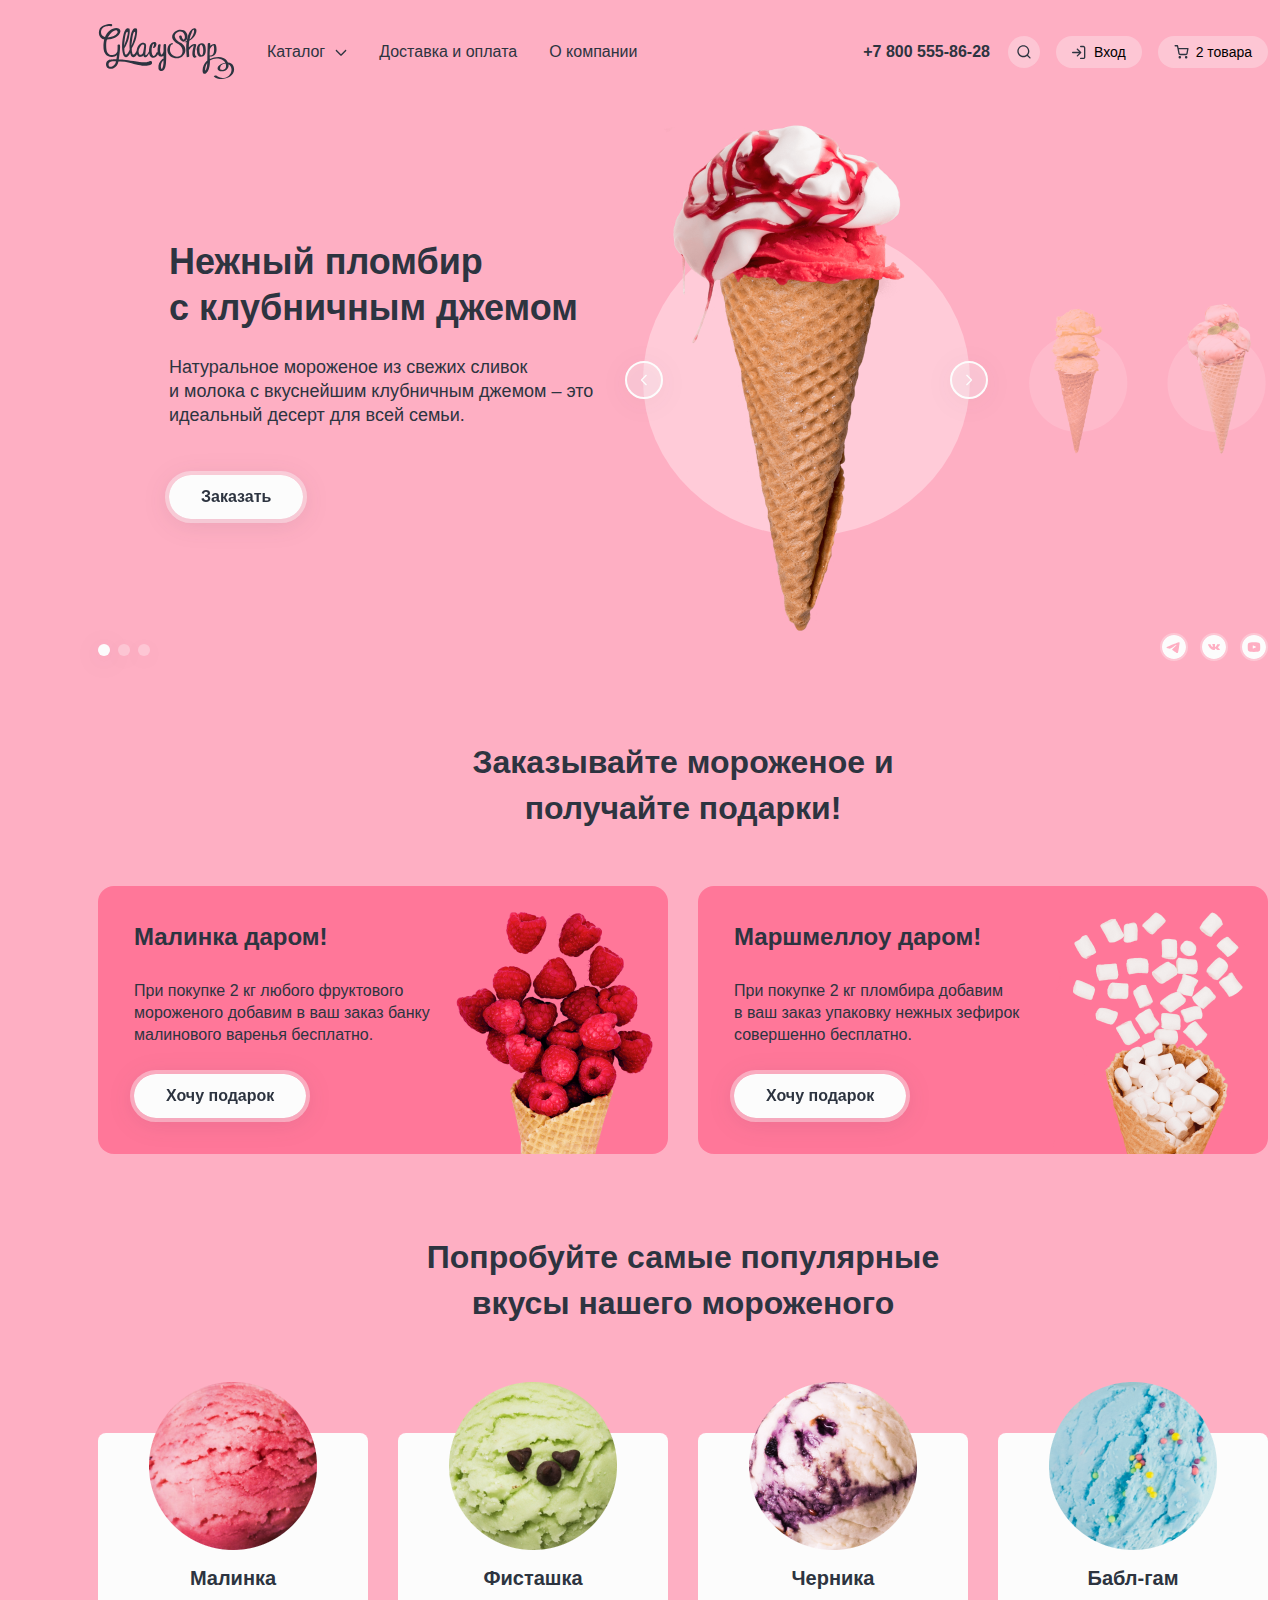
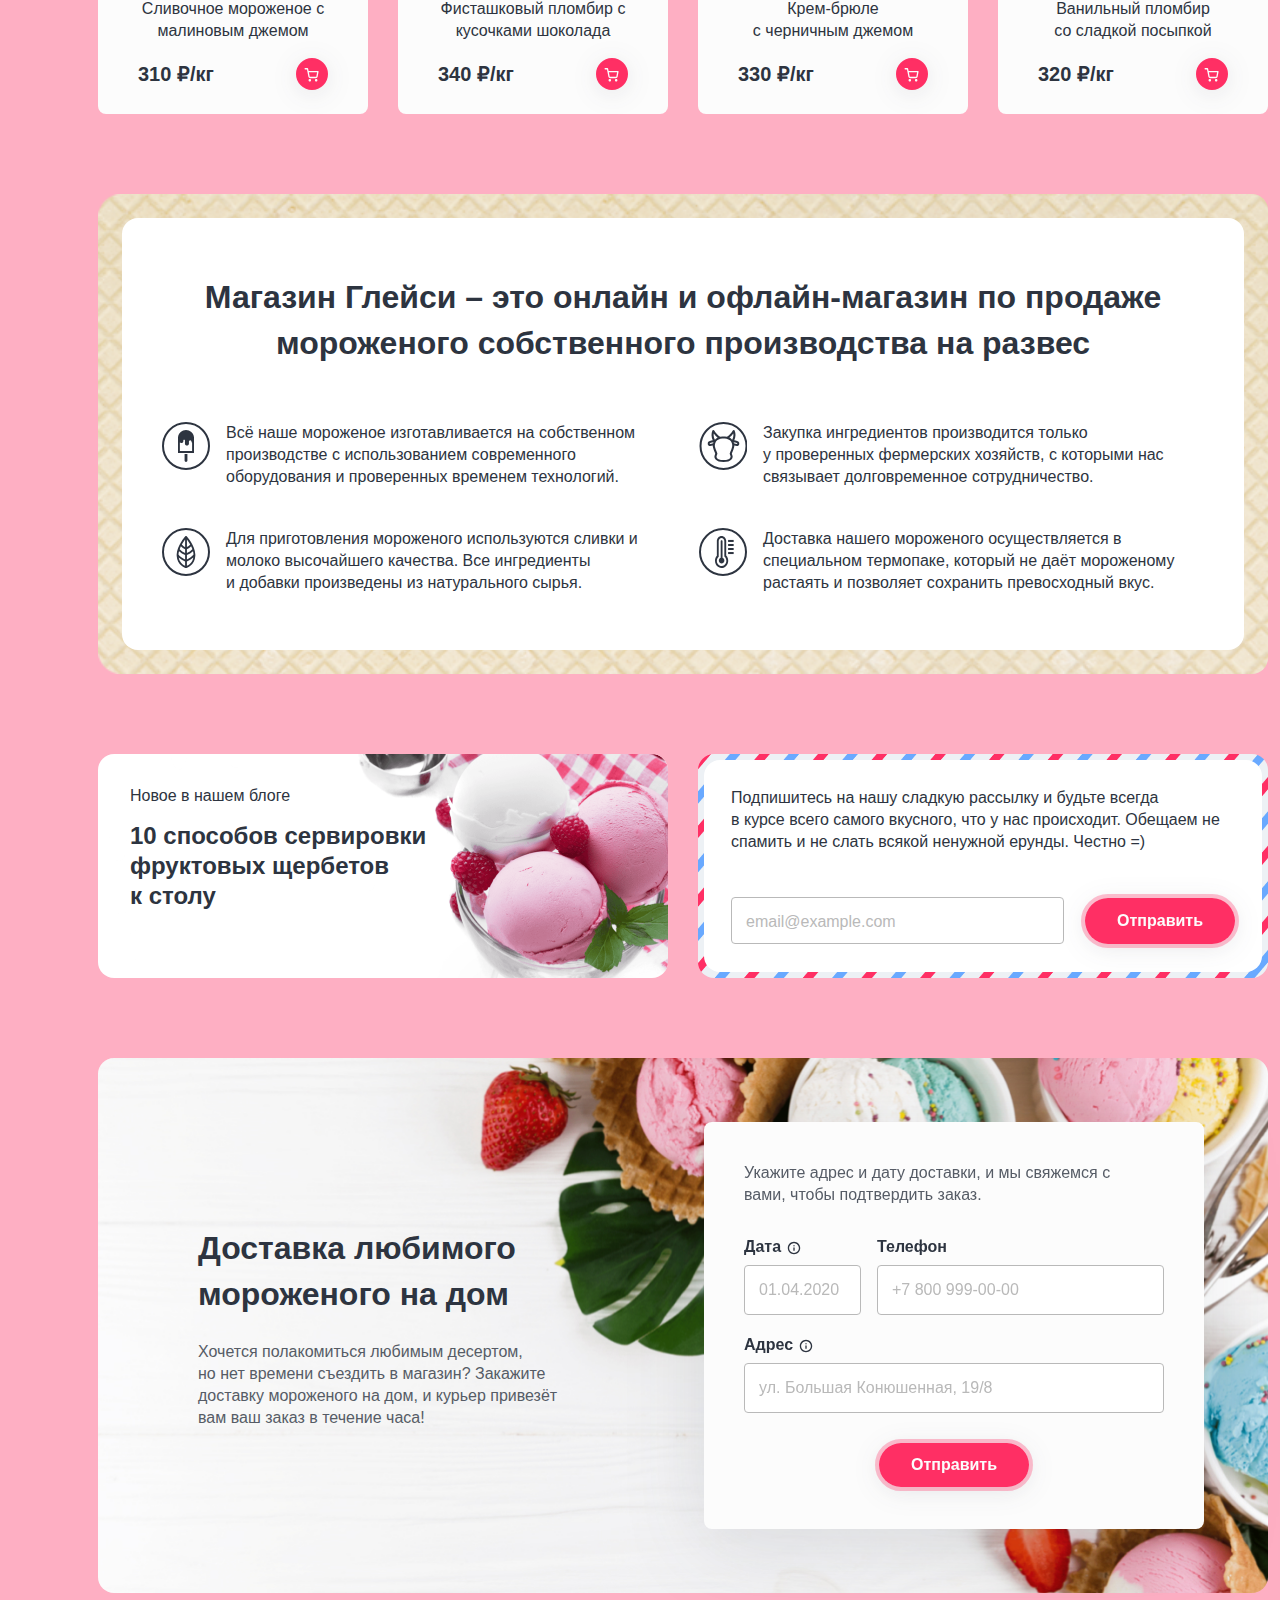
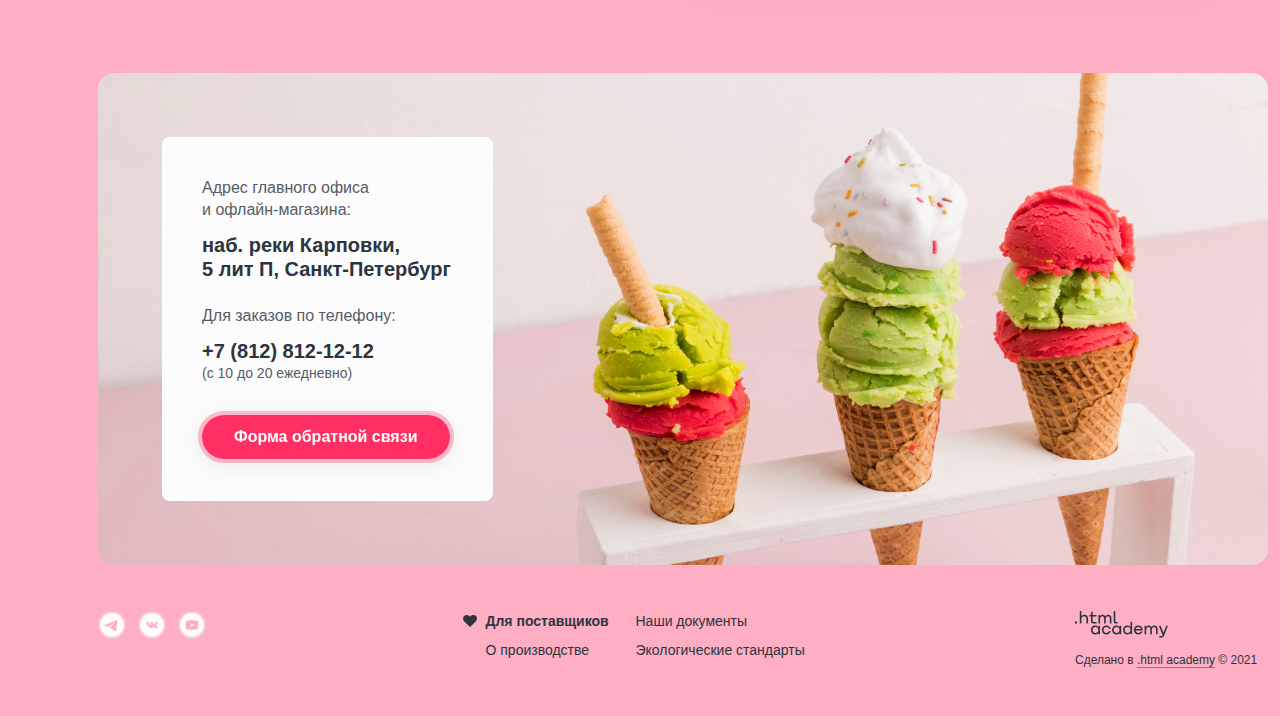
==== commit b32b9faa: "123" ====
--- a/index.html
+++ b/index.html
@@ -79,11 +79,13 @@
           </ul>
         </nav>
 
-        <div class="user-interface">
-          <a class="user-phone-number" href="tel:+78005558628">
-            +7 800 555-86-28
-          </a>
           <ul class="user-list">
+            <li class="user-navigation-item">
+              <a class="user-phone-number" href="tel:+78005558628">
+                +7 800 555-86-28
+              </a>
+            </li>
+
             <li class="user-navigation-item">
               <div class="search-item">
                 <button class="user-button search-button" type="button" aria-label="Кнопка поиска."></button>
@@ -204,7 +206,6 @@
               </div>
             </li>
           </ul>
-        </div>
       </header>
 
       <main class="page-main">
--- a/styles/style.css
+++ b/styles/style.css
@@ -296,6 +296,20 @@
 
 /* User Interface */
 
+.user-list {
+  margin: 0;
+  margin-left: auto;
+  padding: 0;
+  align-self: center;
+  align-items: center;
+  display: flex;
+  flex-wrap: wrap;
+  gap: 16px;
+  list-style: none;
+  font-size: 14px;
+  line-height: 20px;
+}
+
 .user-button {
   display: block;
   padding: 6px 16px 6px 38px;
@@ -309,26 +323,10 @@
   line-height: 20px;
 }
 
-.user-interface {
-  margin-left: auto;
-  display: flex;
-}
-
-.user-list {
-  display: flex;
-  flex-wrap: wrap;
-  gap: 16px;
-  list-style: none;
-  margin: 0;
-  padding: 0;
-  font-size: 14px;
-  line-height: 20px;
-}
-
 .user-phone-number {
   max-width: 150px;
-  margin-right: 16px;
-  margin-top: 6px;
+  margin-right: 2px;
+  margin-top: 3px;
   flex-shrink: 0;
   color: inherit;
   text-decoration: none;
@@ -585,6 +583,7 @@
 
 .search-container {
   width: 356px;
+  min-height: 95px;
   right: -100px;
   top: 38px;
   right: 0;
@@ -598,8 +597,7 @@
 }
 
 .search {
-  min-height: 96px;
-  padding: 25px 16px 25px 16px;
+  padding: 25px 16px 23px 16px;
 }
 
 .search-input::-webkit-search-decoration,
@@ -684,7 +682,7 @@
 .email-input,
 .password-input {
   width: 100%;
-  margin-bottom: 13px;
+  margin-bottom: 14px;
 }
 
 .login-form input:last-of-type {
@@ -2242,6 +2240,7 @@
 }
 
 .button-load-more {
+  max-width: 180px;
   align-self: flex-start;
   flex-shrink: 0;
   margin-left: 50%;
@@ -2261,6 +2260,8 @@
 .pagination-list {
   display: flex;
   flex-wrap: wrap;
+  align-content: flex-start;
+  min-width: 168px;
   align-items: center;
   margin: 0;
   margin-left: auto;
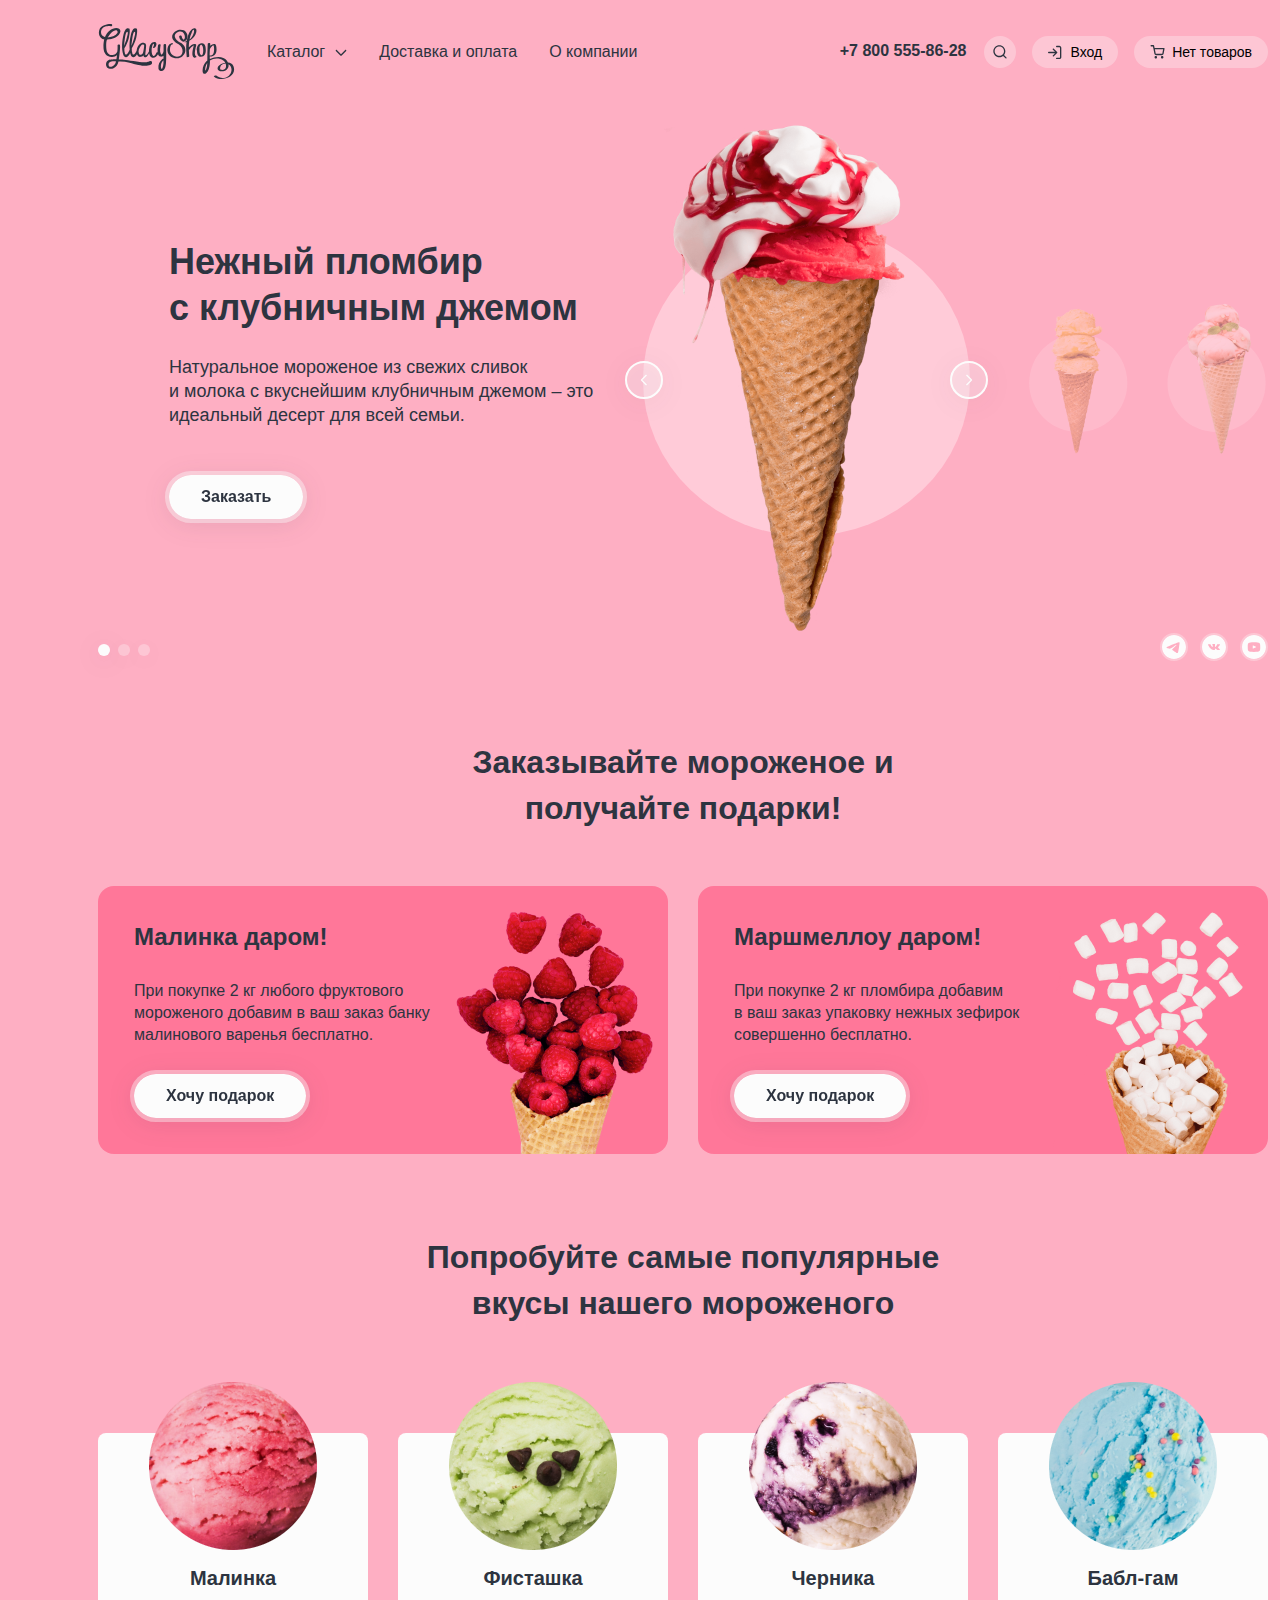
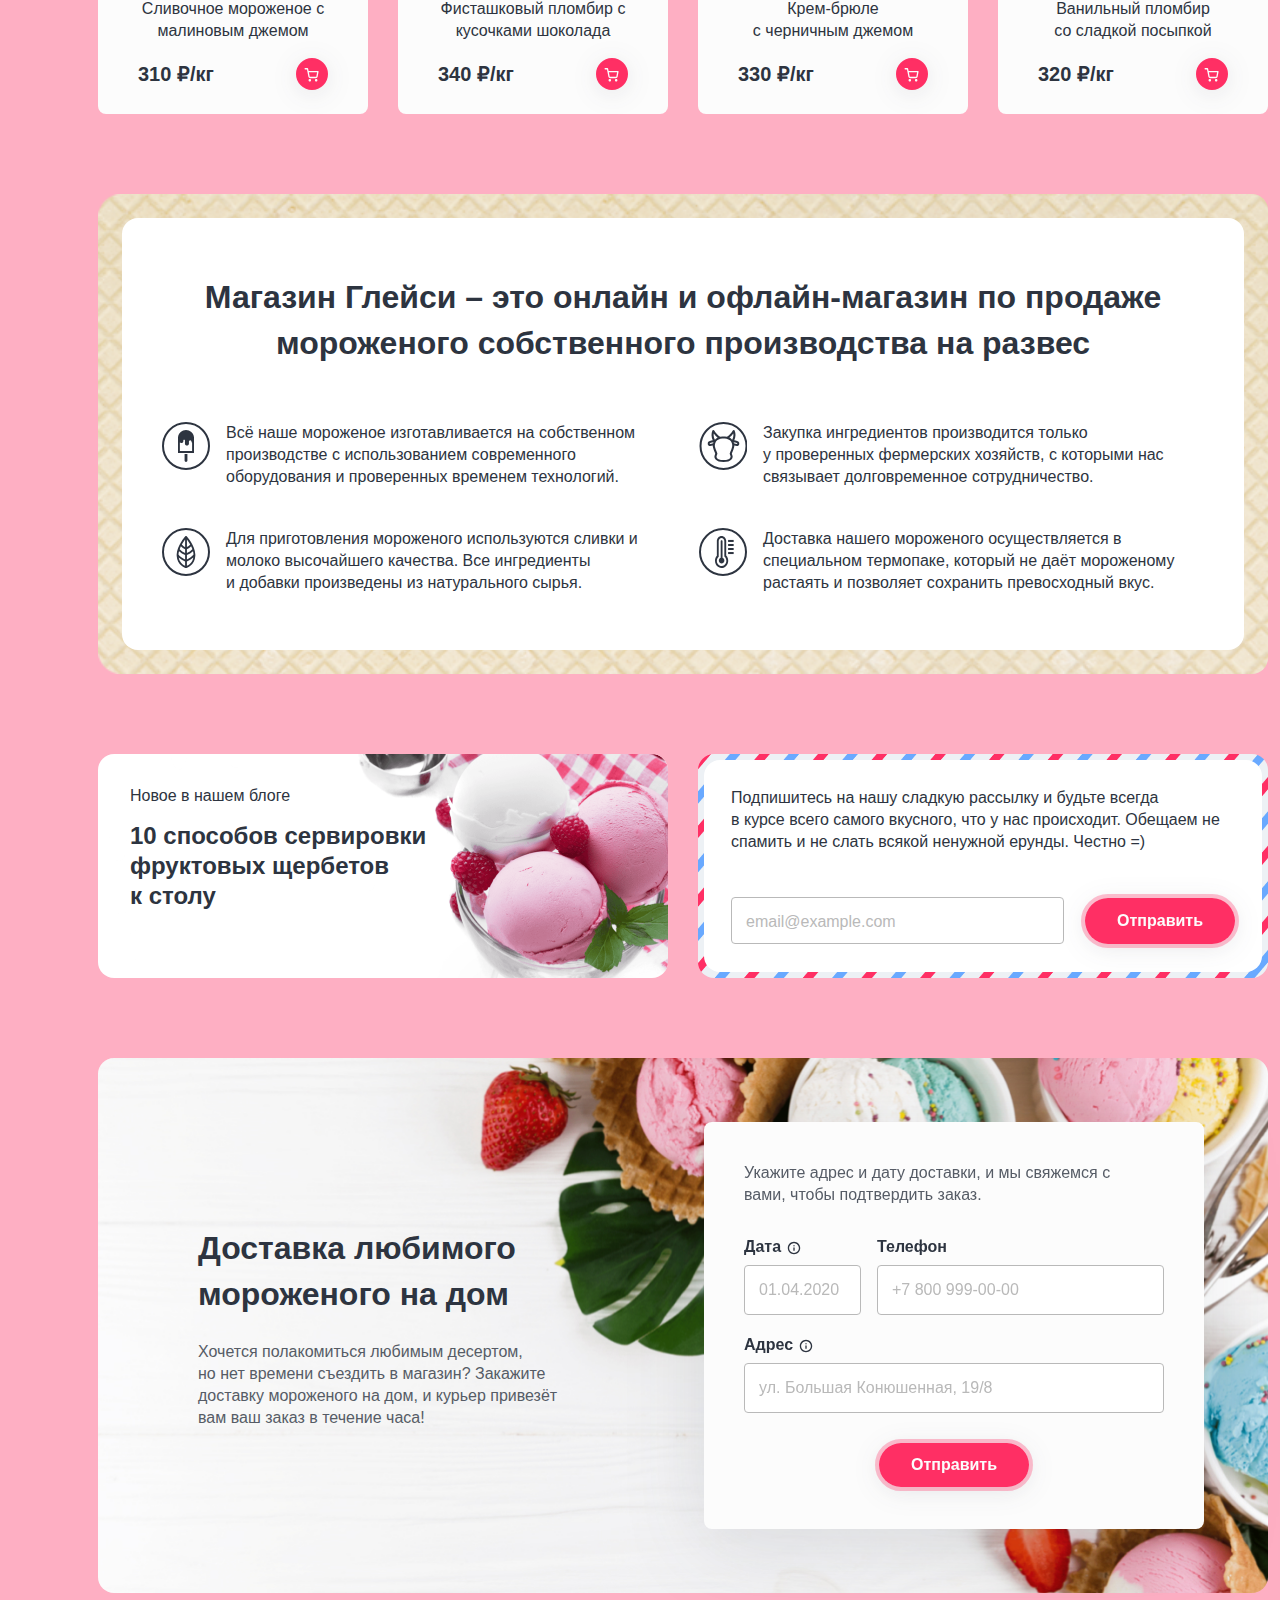
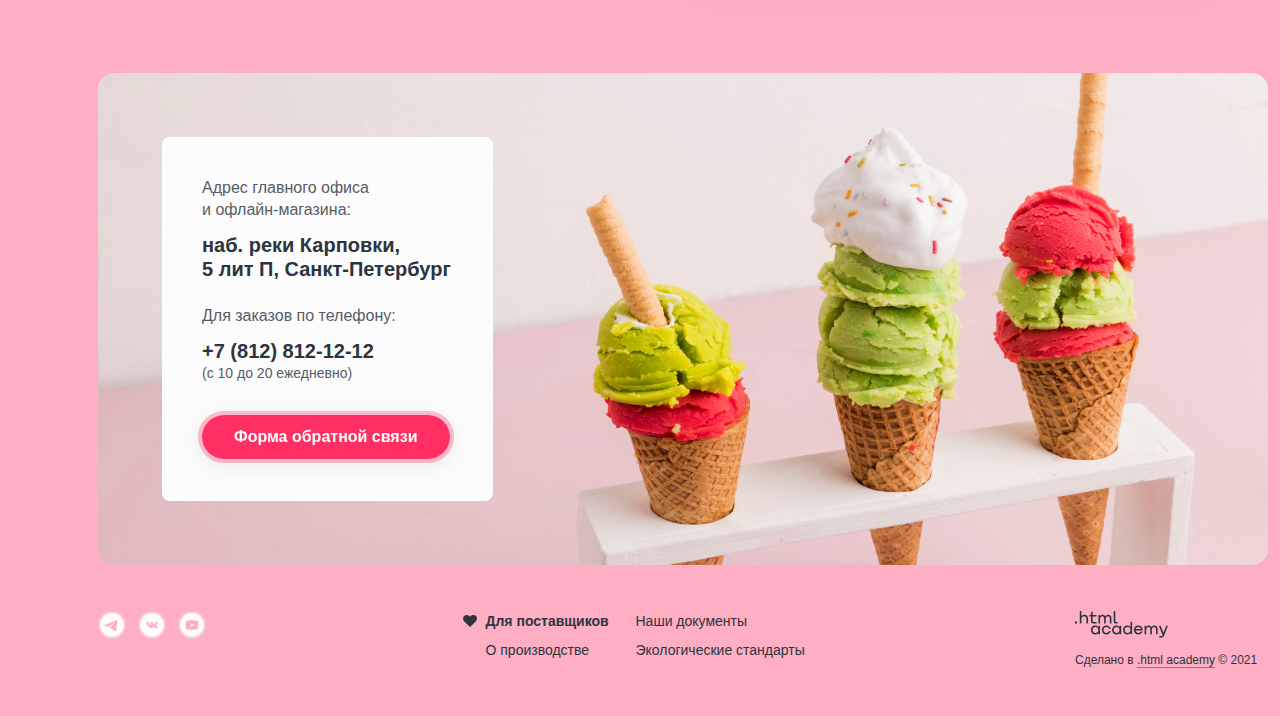
==== commit 0b17dbf8: "уьзен" ====
--- a/index.html
+++ b/index.html
@@ -23,7 +23,8 @@
       <header class="page-header">
         <nav class="header-navigation">
           <a class="logo-gllacy" href="index.html" aria-label="Переход на главную страницу магазина.">
-            <img class="logo-gllacy-picture" width="137" height="55" src="/images/svg/logo-glaccy.svg" alt="Логотип GlaccyShop.">
+            <img class="logo-gllacy-picture" width="137" height="55" src="/images/svg/logo-glaccy.svg"
+              alt="Логотип GlaccyShop.">
           </a>
           <ul class="header-navigation-list">
             <li class="header-navigation-item">
@@ -39,7 +40,7 @@
                   </li>
 
                   <li class="subcatalog-item">
-                    <a class="subcatalog-link" href="catalog.html">
+                    <a class="subcatalog-link subcatalog-link-current" href="catalog.html">
                       Сливочное
                     </a>
                   </li>
@@ -79,133 +80,137 @@
           </ul>
         </nav>
 
-          <ul class="user-list">
-            <li class="user-navigation-item">
-              <a class="user-phone-number" href="tel:+78005558628">
-                +7 800 555-86-28
-              </a>
-            </li>
-
-            <li class="user-navigation-item">
-              <div class="search-item">
-                <button class="user-button search-button" type="button" aria-label="Кнопка поиска."></button>
-                <div class="pop-over-container search-container">
-
-                  <!-- Добавьте для inputs класс error, чтоб увидеть состояние об ошибке -->
-
-                  <form class="search" action="https://echo.htmlacademy.ru/" method="get">
-                    <input class="search-input inputs" type="search" placeholder="Поиск по сайту" aria-label="Поле поиска." required>
-                    <button class="search-text-delete" type="button"></button>
-                  </form>
+        <ul class="user-list">
+          <li class="user-navigation-item">
+            <a class="user-phone-number" href="tel:+78005558628">
+              +7 800 555-86-28
+            </a>
+          </li>
+
+          <li class="user-navigation-item">
+            <div class="search-item">
+              <button class="user-button search-button" type="button" aria-label="Кнопка поиска."></button>
+              <div class="pop-over-container search-container">
+                <form class="search" action="https://echo.htmlacademy.ru/" method="get">
+                  <input class="search-input inputs" type="search" placeholder="Поиск по сайту"
+                    aria-label="Поле поиска." required>
+                </form>
+              </div>
+            </div>
+          </li>
+
+          <li class="user-navigation-item">
+            <div class="login-item">
+              <button class="login-button user-button" type="button">
+                Вход
+              </button>
+              <div class="pop-over-container login-container">
+                <h2 class="login-form-title">
+                  Личный кабинет
+                </h2>
+
+                <!-- Добавьте для inputs класс error, чтоб увидеть состояние об ошибке -->
+
+                <form class="login-form" action="https://echo.htmlacademy.ru/" method="get">
+                  <input class="email-input inputs" type="text" name="email" value="email@example.com"
+                    aria-label="Поле для ввода почты." required>
+                  <input class="password-input inputs" type="password" name="password" value="qwerty"
+                    aria-label="Поле для ввода пароля." required>
+                  <button class="login-submit-button button additional-button" type="submit">
+                    Войти
+                  </button>
+                  <div class="login-links-container">
+                    <a class="forgot-password-link" href="#">
+                      Забыли пароль?
+                    </a>
+                    <a class="sign-up-link" href="#">
+                      Регистрация
+                    </a>
+                  </div>
+                </form>
+              </div>
+            </div>
+          </li>
+
+          <!-- Для показа пустой корзины замените класс not-empty-cart на empty-cart  -->
+          <li class="user-navigation-item">
+            <div class="cart-item empty-cart">
+
+              <!-- Чтобы увидеть кнопку пустой корзины - добавте ей класс empty-cart-button -->
+
+              <button class="cart-button empty-cart-button user-button" type="button">
+                <span class="have-items">
+                  2 товара
+                </span>
+                <span class="have-no-items">
+                  Нет товаров
+                </span>
+              </button>
+
+              <div class="empty-cart-pop-over pop-over-container cart-container">
+                <p class="cart-empty-text">
+                  Ваша корзина пока пуста
+                </p>
+              </div>
+
+              <div class="cart-pop-over pop-over-container cart-container">
+                <h3 class="cart-title">
+                  Корзина
+                </h3>
+                <ul class="cart-product-list">
+                  <li class="cart-product-item">
+                    <a class="cart-product-link" href="#">
+                      <img class="cart-product-pic" src="/images/ice-creams/ice-cream-1.png" width="46" height="46"
+                        alt="Изображение мороженого Малинка.">
+                      <div class="cart-product-container">
+                        <h3 class="cart-product-text">
+                          Малинка
+                        </h3>
+                        <span class="cart-product-details">
+                          1 кг х 310 ₽
+                        </span>
+                      </div>
+                    </a>
+                    <span class="cart-product-price">
+                      310 ₽
+                    </span>
+                    <button class="delete-product-button delete-product-button button" type="button"
+                      aria-label="Удалить продукт из корзины.">
+                    </button>
+                  </li>
+
+                  <li class="cart-product-item">
+                    <a class="cart-product-link" href="#">
+                      <img class="cart-product-pic" src="/images/ice-creams/ice-cream-4.png" width="46" height="46"
+                        alt="Изображение мороженого Бабл-гам.">
+                      <div class="cart-product-container">
+                        <h3 class="cart-product-text">
+                          Бабл-гам
+                        </h3>
+                        <span class="cart-product-details">
+                          1,5 кг х 320 ₽
+                        </span>
+                      </div>
+                    </a>
+                    <span class="cart-product-price">
+                      480 ₽
+                    </span>
+                    <button class="delete-product-button button" type="button" aria-label="Удалить продукт из корзины.">
+                    </button>
+                  </li>
+                </ul>
+                <div class="apply-button-and-price">
+                  <button class="apply-order-button button additional-button" type="button">
+                    Оформить заказ
+                  </button>
+                  <span class="total-price">
+                    Итого: 790 ₽
+                  </span>
                 </div>
               </div>
-            </li>
-
-            <li class="user-navigation-item">
-              <div class="login-item">
-                <button class="login-button user-button" type="button">
-                  Вход
-                </button>
-                <div class="pop-over-container login-container">
-                  <h2 class="login-form-title">
-                    Личный кабинет
-                  </h2>
-
-                  <!-- Добавьте для inputs класс error, чтоб увидеть состояние об ошибке -->
-
-                  <form class="login-form" action="https://echo.htmlacademy.ru/" method="get">
-                    <input class="email-input inputs" type="text" name="email" value="email@example.com" aria-label="Поле для воода почты." required>
-                    <input class="password-input inputs" type="password" name="password" value="qwerty" aria-label="Поле для воода почты." required>
-                    <button class="login-submit-button button additional-button" type="submit">
-                      Войти
-                    </button>
-                    <div class="login-links-container">
-                      <a class="forgot-password-link" href="#">
-                        Забыли пароль?
-                      </a>
-                      <a class="sign-up-link" href="#">
-                        Регистрация
-                      </a>
-                    </div>
-                  </form>
-                </div>
-              </div>
-            </li>
-
-            <!-- Для показа пустой корзины замените класс not-empty-cart на empty-cart  -->
-
-            <li class="user-navigation-item">
-              <div class="cart-item not-empty-cart">
-                <button class="cart-button user-button" type="button">
-                  <span class="have-items">
-                    2 товара
-                  </span>
-                  <span class="have-no-items">
-                    Нет товаров
-                  </span>
-                </button>
-
-                <div class="pop-over-container cart-container">
-                  <div class="empty-cart-pop-over">
-                    <p class="cart-empty-text">
-                      Ваша корзина пока пуста
-                    </p>
-                  </div>
-
-                  <div class="cart-pop-over">
-                    <h3 class="cart-title">
-                      Корзина
-                    </h3>
-                    <ul class="cart-product-list">
-                      <li class="cart-product-item">
-                        <a class="cart-product-link" href="#">
-                          <img class="cart-product-pic" src="/images/ice-creams/ice-cream-1.png" width="46" height="46" alt="Изображение мороженого Малинка.">
-                          <div class="cart-product-container">
-                            <h3 class="cart-product-text">
-                              Малинка
-                            </h3>
-                            <span class="cart-product-details">
-                              1 кг х 310 ₽
-                            </span>
-                          </div>
-                        </a>
-                        <span class="cart-product-price">
-                          310 ₽
-                        </span>
-                        <button class="delete-product-button button" type="button" aria-label="Удалить продукт из корзины."></button>
-                      </li>
-
-                      <li class="cart-product-item">
-                        <a class="cart-product-link" href="#">
-                          <img class="cart-product-pic" src="/images/ice-creams/ice-cream-4.png" width="46" height="46" alt="Изображение мороженого Бабл-гам.">
-                          <div class="cart-product-container">
-                            <h3 class="cart-product-text">
-                              Бабл-гам
-                            </h3>
-                            <span class="cart-product-details">
-                              1,5 кг х 320 ₽
-                            </span>
-                          </div>
-                        </a>
-                        <span class="cart-product-price">
-                          480 ₽
-                        </span>
-                        <button class="delete-product-button button" type="button" aria-label="Удалить продукт из корзины."></button>
-                      </li>
-                    </ul>
-                    <div class="apply-button-and-price">
-                      <button class="apply-order-button button additional-button" type="button">
-                        Оформить заказ
-                      </button>
-                      <span class="total-price">
-                        Итого: 790 ₽
-                      </span>
-                    </div>
-                  </div>
-                </div>
-              </div>
-            </li>
-          </ul>
+            </div>
+          </li>
+        </ul>
       </header>
 
       <main class="page-main">
--- a/styles/style.css
+++ b/styles/style.css
@@ -297,11 +297,8 @@
 /* User Interface */
 
 .user-list {
-  margin: 0;
-  margin-left: auto;
+  margin: auto 0 auto auto;
   padding: 0;
-  align-self: center;
-  align-items: center;
   display: flex;
   flex-wrap: wrap;
   gap: 16px;
@@ -324,9 +321,10 @@
 }
 
 .user-phone-number {
+  display: block;
   max-width: 150px;
   margin-right: 2px;
-  margin-top: 3px;
+  margin-top: 5px;
   flex-shrink: 0;
   color: inherit;
   text-decoration: none;
@@ -733,20 +731,21 @@
   display: block;
 }
 
-.empty-cart .cart-container .empty-cart-pop-over {
+.empty-cart-pop-over {
   width: 288px;
+}
+
+.empty-cart > .have-no-items {
   display: block;
 }
 
-.empty-cart .cart-button .have-no-items {
-  display: block;
-}
-
-.empty-cart .cart-container .cart-pop-over,
-.empty-cart .cart-button .have-items {
+.empty-cart .cart-pop-over.cart-container {
   display: none;
 }
 
+.empty-cart-button .have-items {
+  display: none;
+}
 
 /* Not Empty Cart */
 
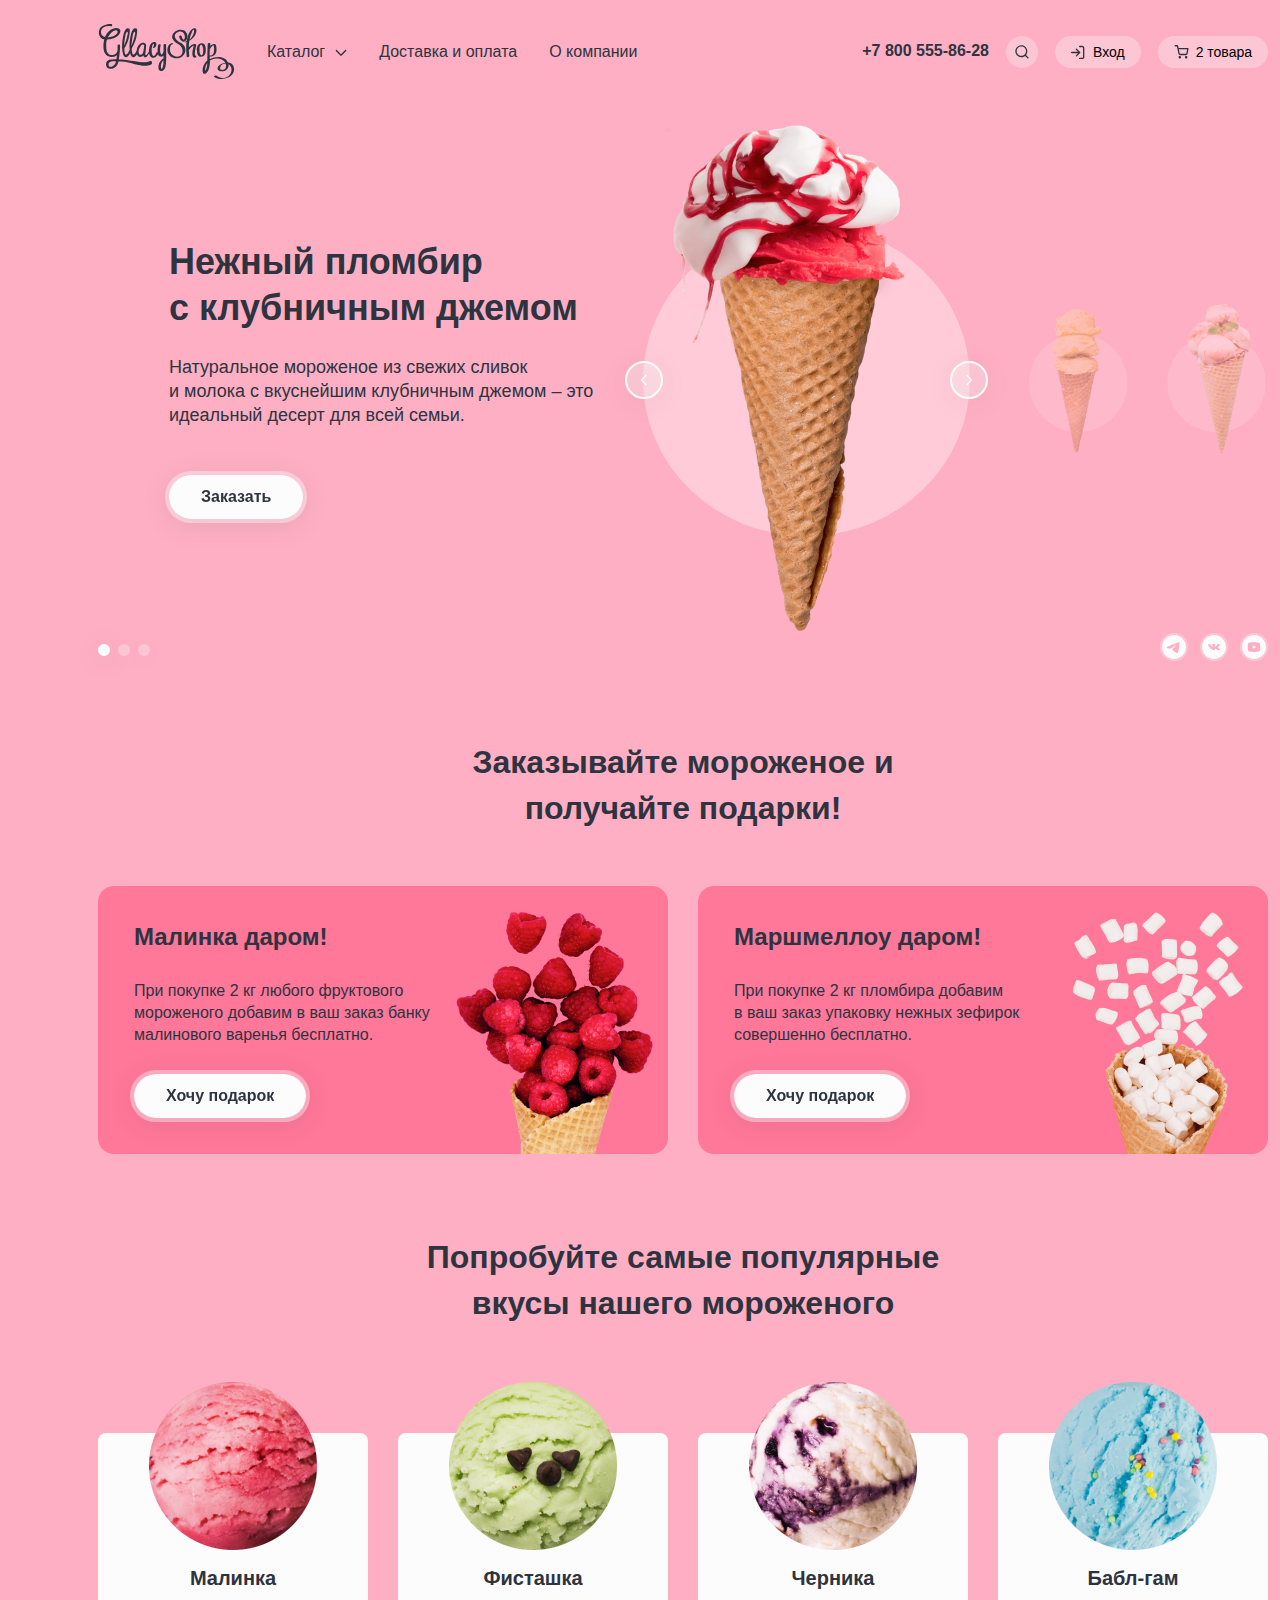
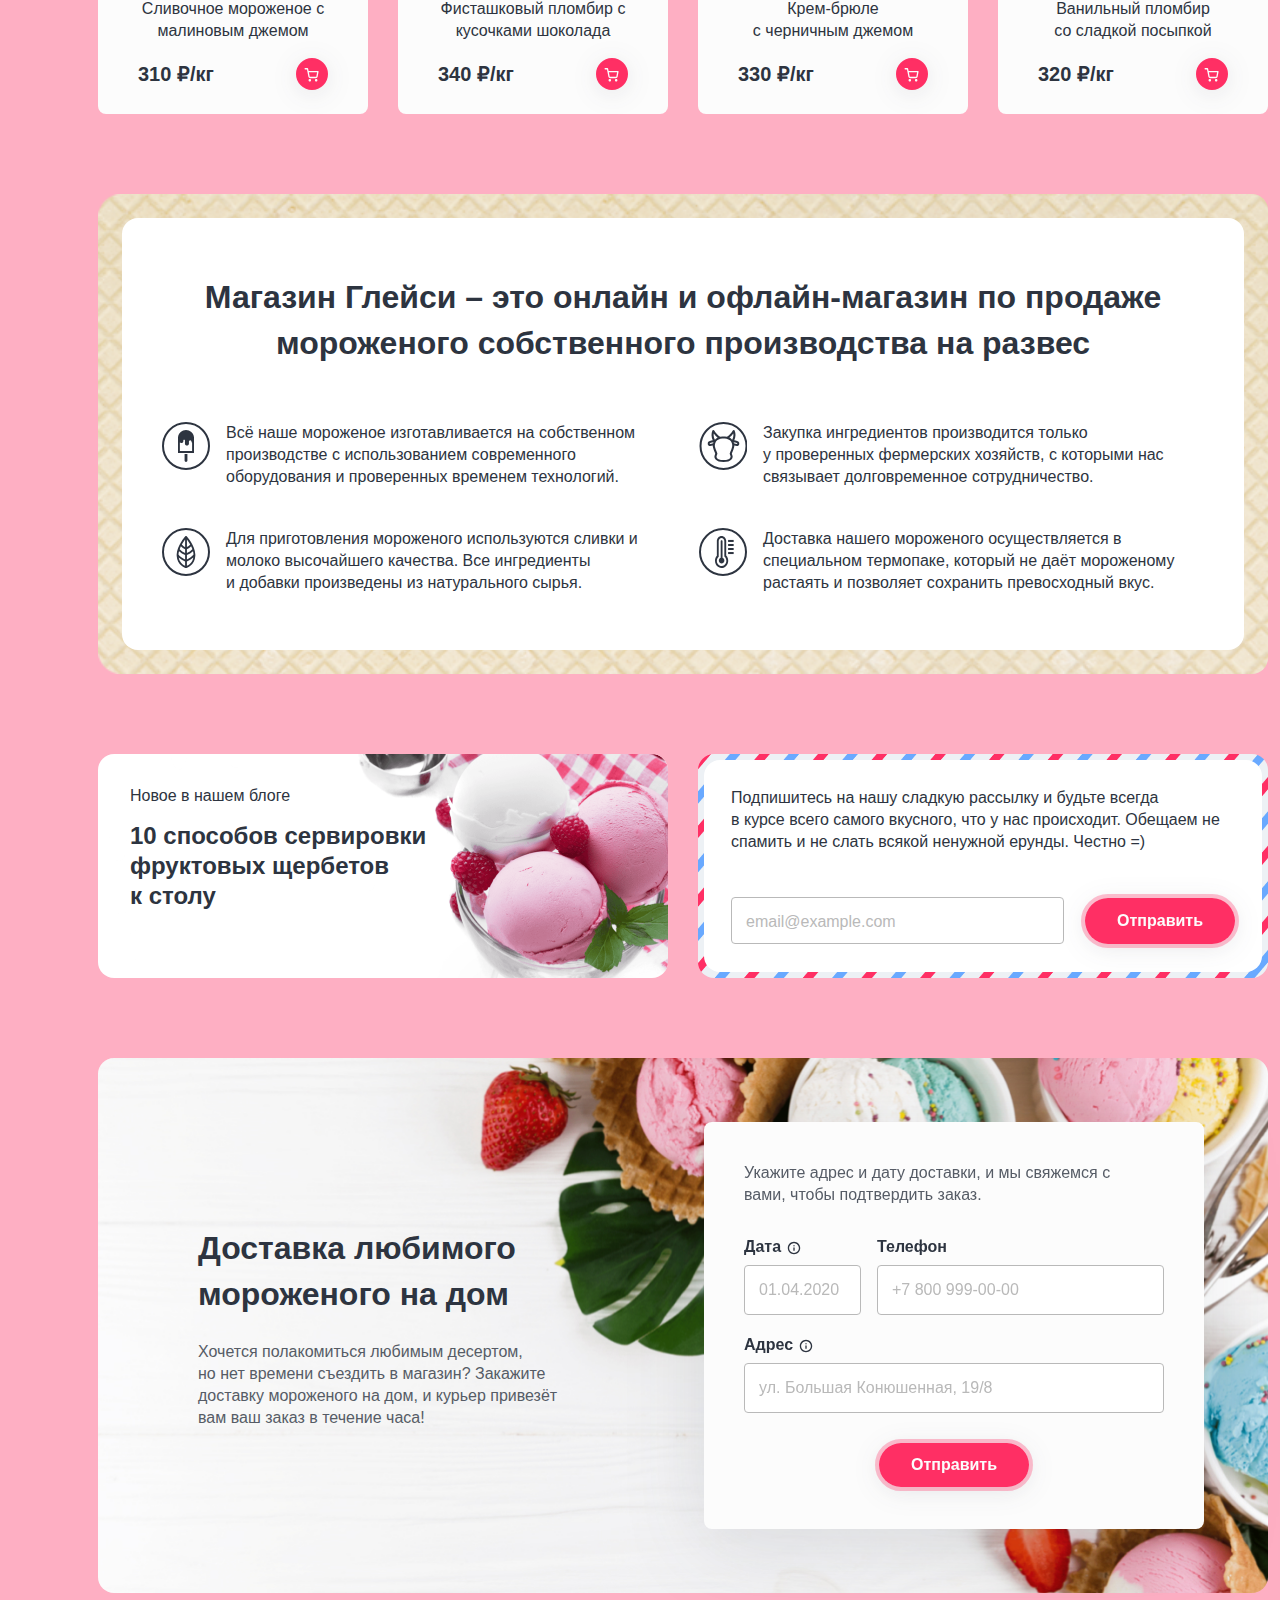
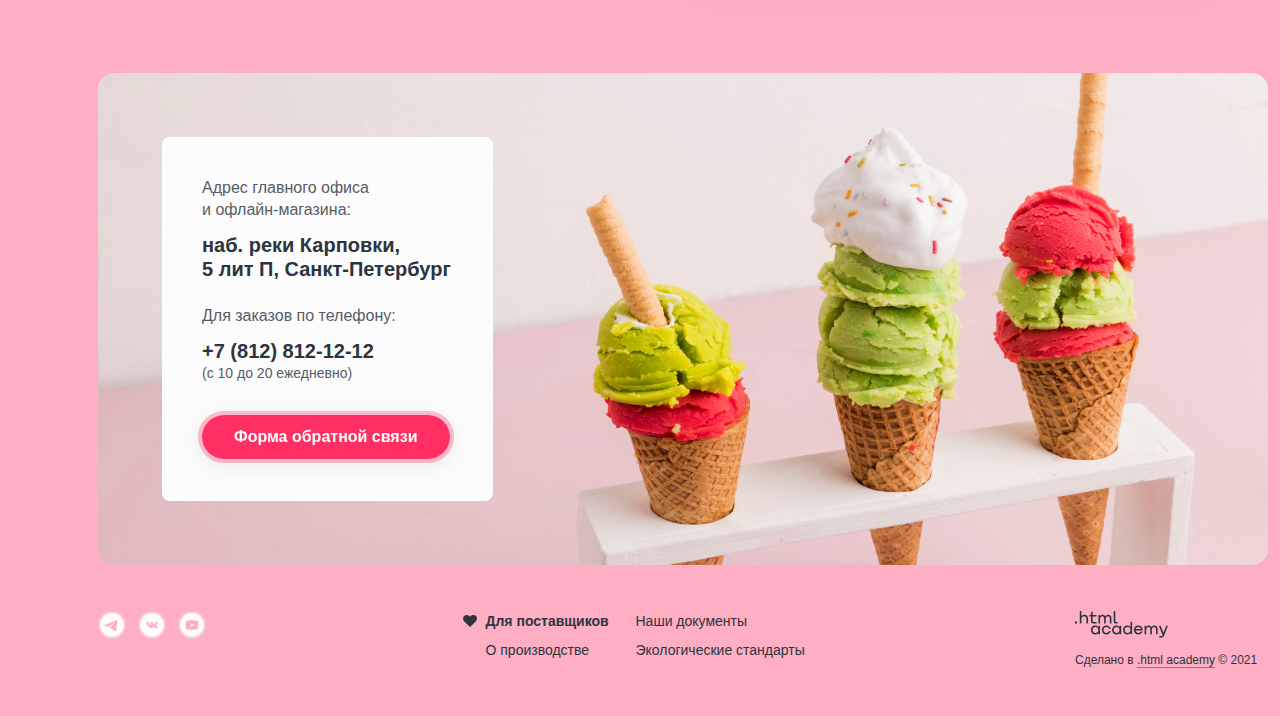
==== commit a7604afa: "Merge pull request #2 from Alexander-Kirichenko/master" ====
--- a/index.html
+++ b/index.html
@@ -134,11 +134,11 @@
 
           <!-- Для показа пустой корзины замените класс not-empty-cart на empty-cart  -->
           <li class="user-navigation-item">
-            <div class="cart-item empty-cart">
+            <div class="cart-item not-empty-cart">
 
               <!-- Чтобы увидеть кнопку пустой корзины - добавте ей класс empty-cart-button -->
 
-              <button class="cart-button empty-cart-button user-button" type="button">
+              <button class="cart-button cart-button user-button" type="button">
                 <span class="have-items">
                   2 товара
                 </span>
--- a/styles/style.css
+++ b/styles/style.css
@@ -297,11 +297,12 @@
 /* User Interface */
 
 .user-list {
+  max-width: 460px;
   margin: auto 0 auto auto;
   padding: 0;
   display: flex;
   flex-wrap: wrap;
-  gap: 16px;
+  gap: 17px;
   list-style: none;
   font-size: 14px;
   line-height: 20px;
@@ -323,7 +324,6 @@
 .user-phone-number {
   display: block;
   max-width: 150px;
-  margin-right: 2px;
   margin-top: 5px;
   flex-shrink: 0;
   color: inherit;
@@ -582,8 +582,7 @@
 .search-container {
   width: 356px;
   min-height: 95px;
-  right: -100px;
-  top: 38px;
+  top: 39px;
   right: 0;
   position: absolute;
   display: none;
@@ -595,7 +594,7 @@
 }
 
 .search {
-  padding: 25px 16px 23px 16px;
+  padding: 24px 16px 23px 16px;
 }
 
 .search-input::-webkit-search-decoration,
@@ -735,12 +734,12 @@
   width: 288px;
 }
 
-.empty-cart > .have-no-items {
-  display: block;
-}
-
 .empty-cart .cart-pop-over.cart-container {
   display: none;
+}
+
+.empty-cart-button .have-no-items {
+  display: block;
 }
 
 .empty-cart-button .have-items {
@@ -2260,6 +2259,7 @@
   display: flex;
   flex-wrap: wrap;
   align-content: flex-start;
+  row-gap: 5px;
   min-width: 168px;
   align-items: center;
   margin: 0;
